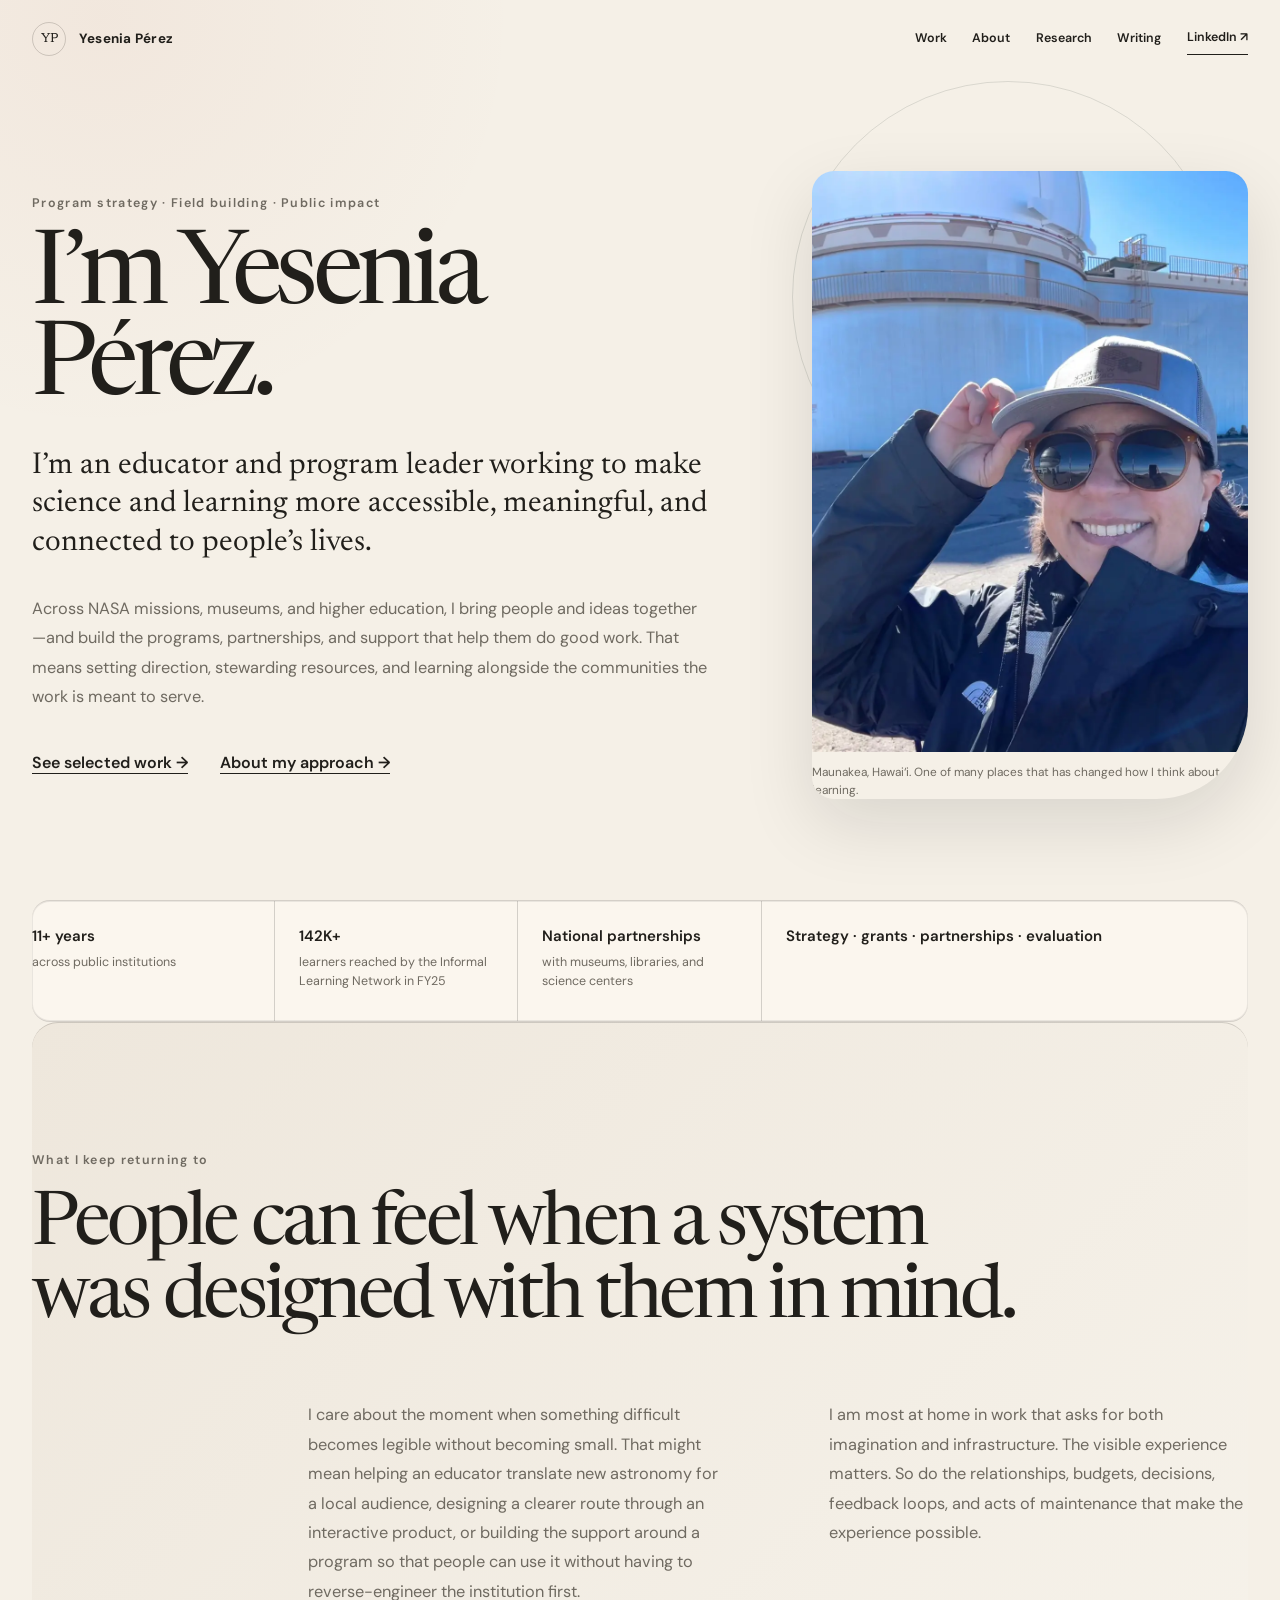
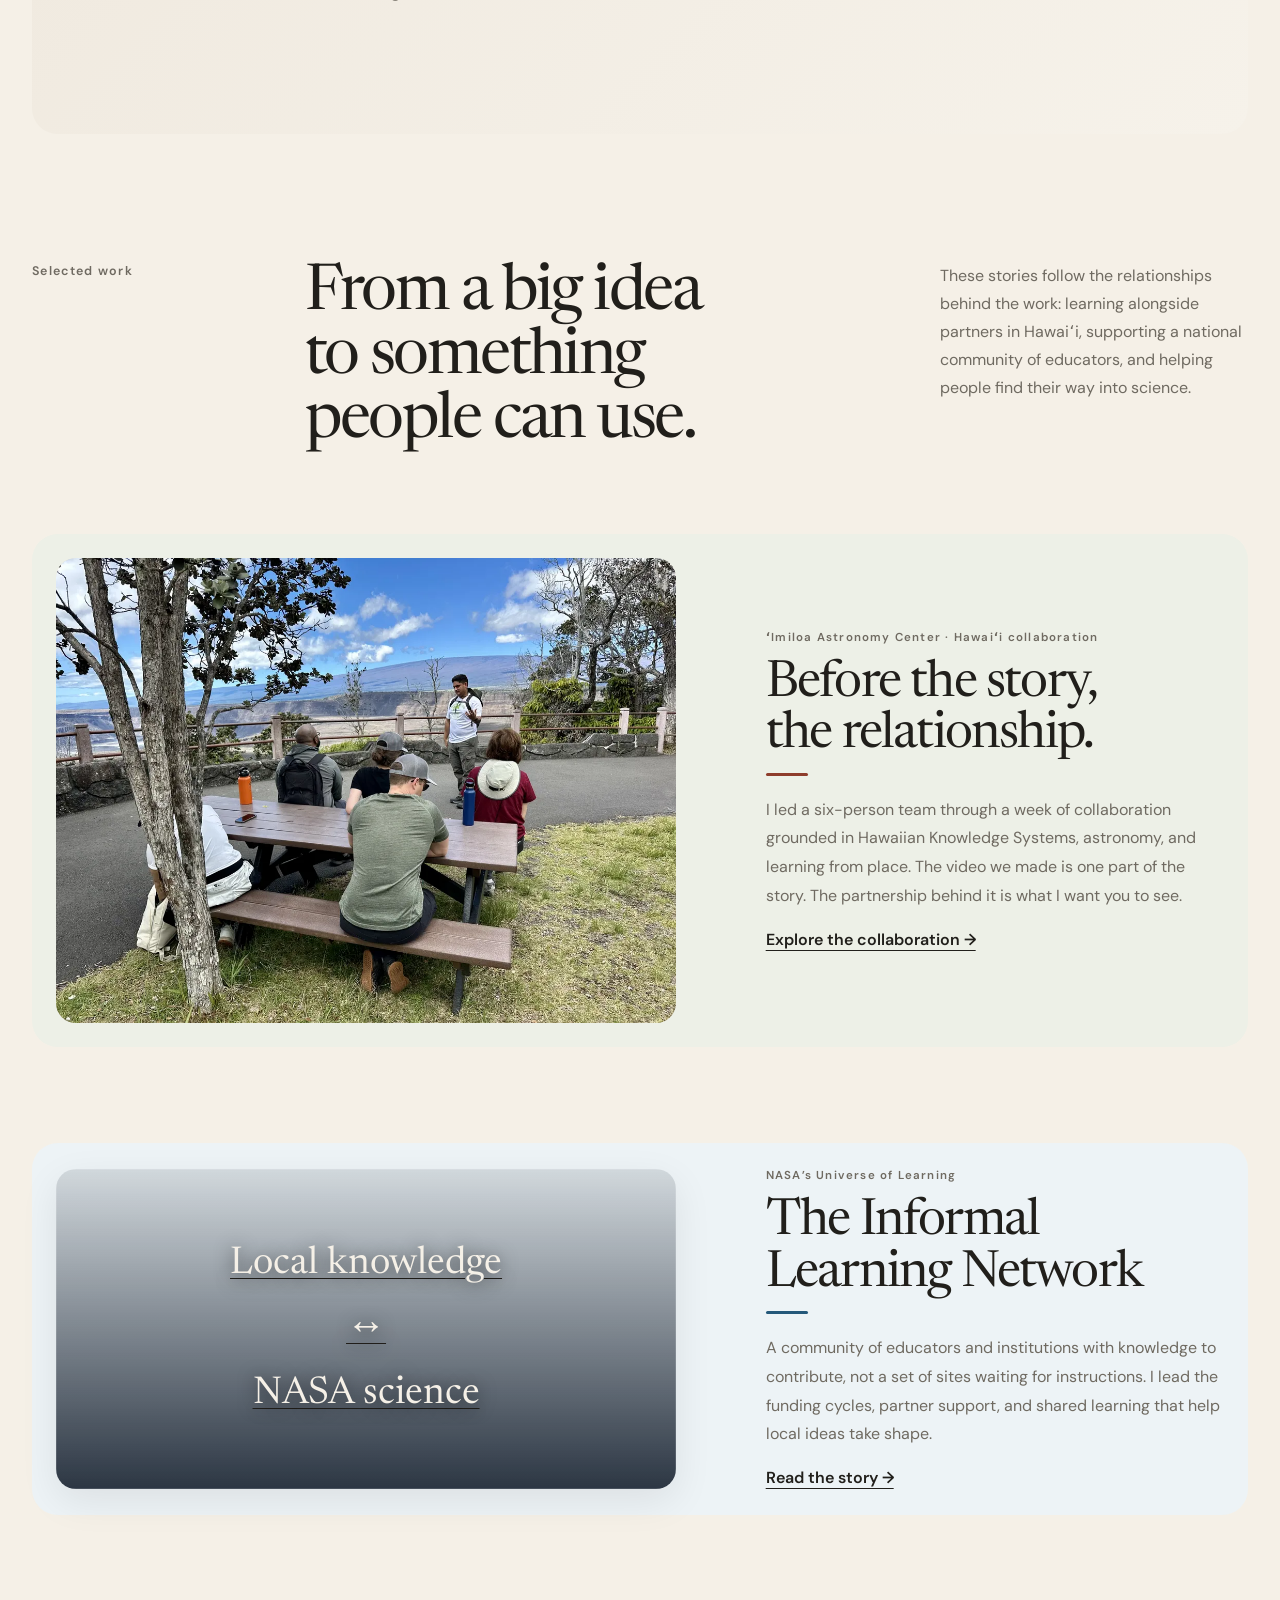
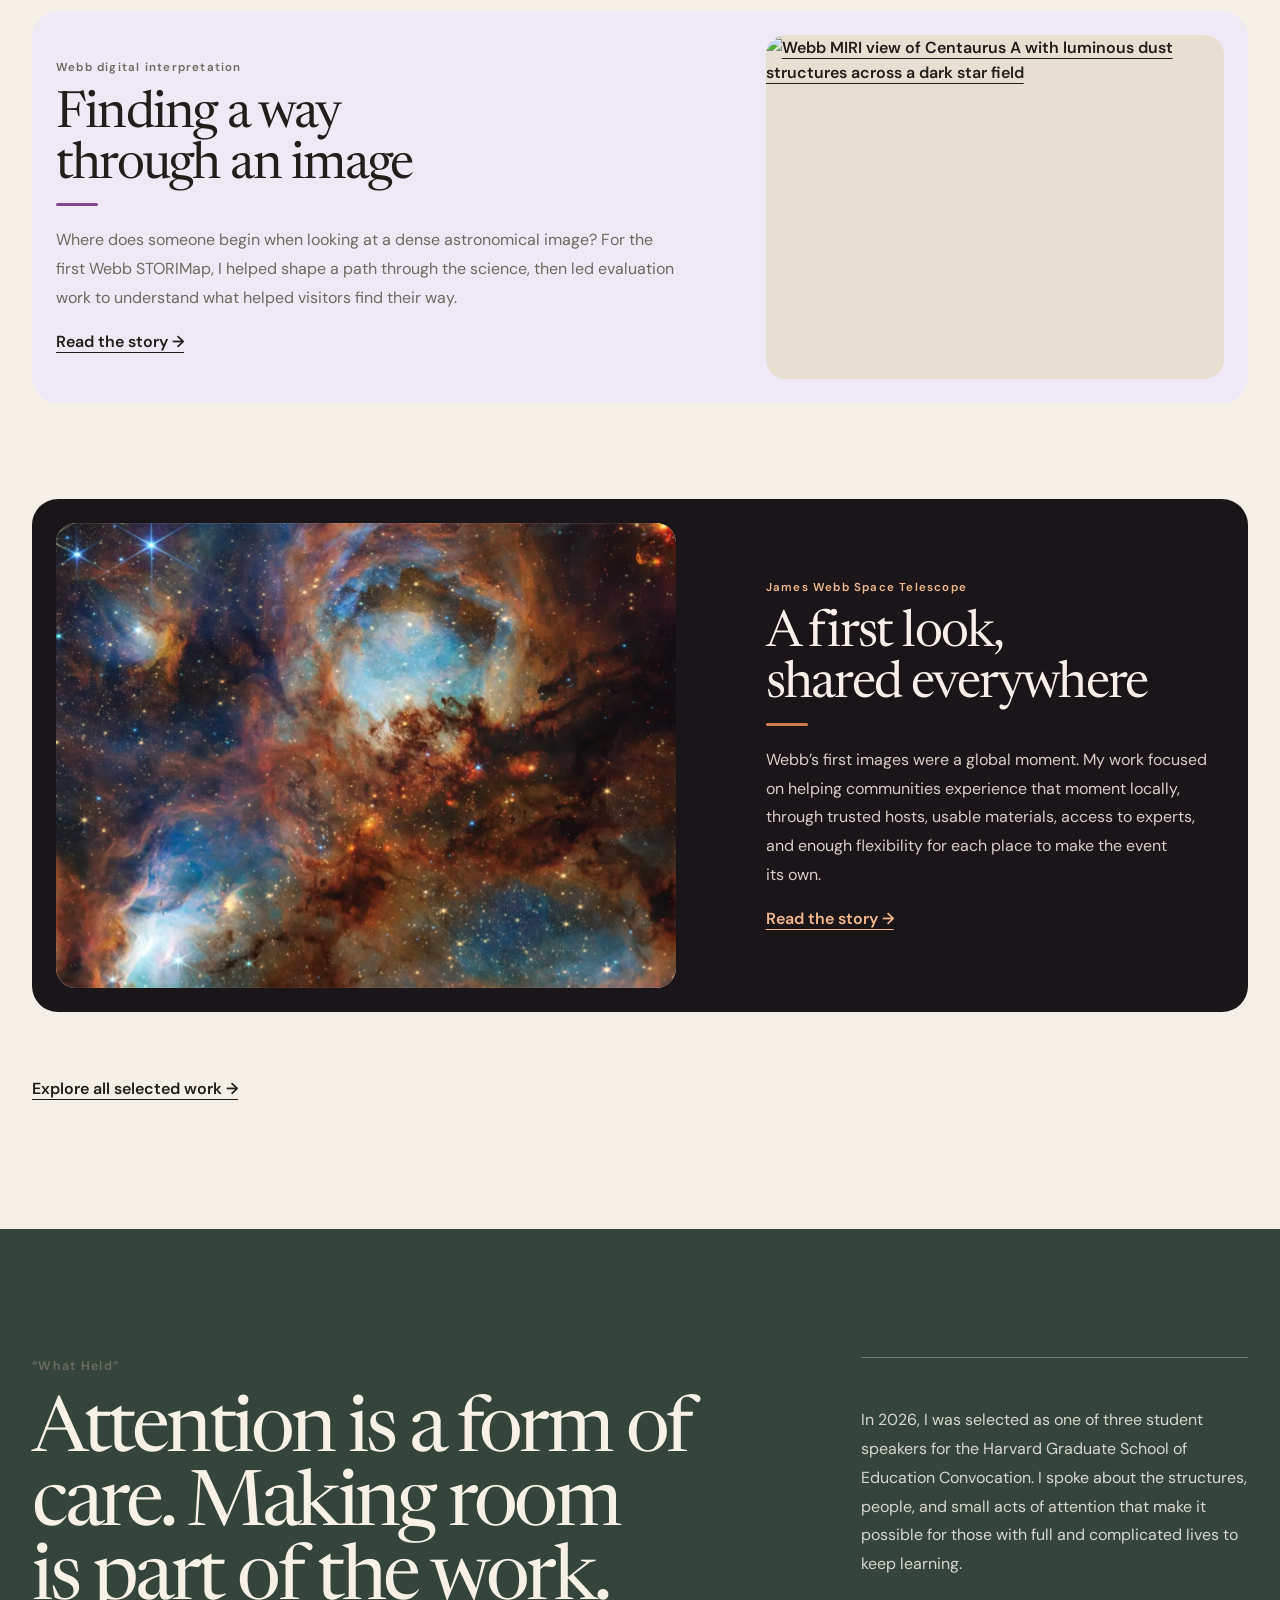
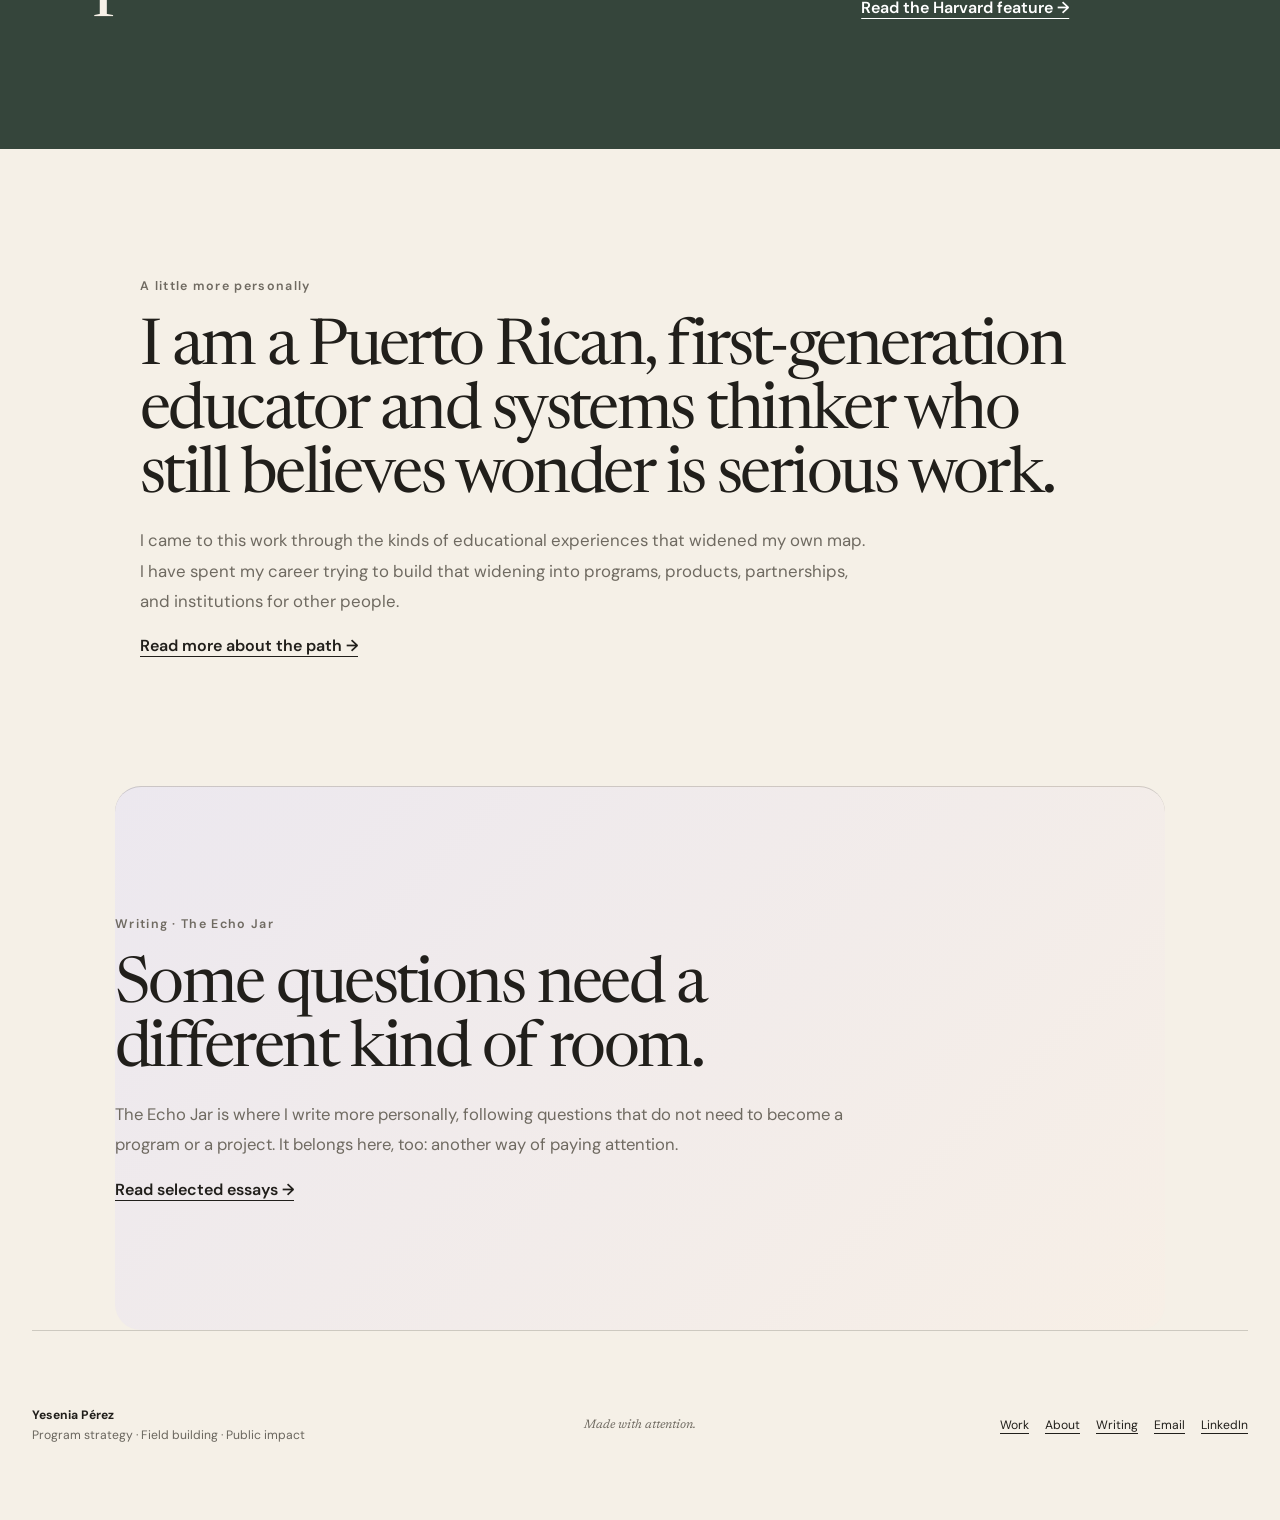
==== index.html @ 5a786170 "Align homepage project imagery with visual story system" ====
<!doctype html>
<html lang="en">
<head>
  <meta charset="utf-8">
  <meta name="viewport" content="width=device-width, initial-scale=1">
  <meta name="description" content="Yesenia Pérez is an educator, program leader, and writer connecting science, learning, and public life through programs and partnerships.">
  <meta name="theme-color" content="#f5f0e7">
  <title>Yesenia Pérez — Program strategy, field building, and public impact</title>
  <link rel="preconnect" href="https://fonts.googleapis.com">
  <link rel="preconnect" href="https://fonts.gstatic.com" crossorigin>
  <link href="https://fonts.googleapis.com/css2?family=DM+Sans:wght@400;500;600&family=Newsreader:opsz,wght@6..72,400;6..72,500&display=swap" rel="stylesheet">
  <link rel="stylesheet" href="assets/css/site.css">
  <link rel="stylesheet" href="assets/css/quiet.css">
  <link rel="stylesheet" href="assets/css/partnerships.css">
  <script src="assets/js/site.js" defer></script>
</head>
<body class="quiet-site">
  <a class="skip-link" href="#main">Skip to content</a>

  <header class="site-header" data-header>
    <a class="wordmark" href="index.html" aria-label="Yesenia Pérez, home">
      <span>YP</span><strong>Yesenia Pérez</strong>
    </a>
    <button class="menu-button" type="button" aria-expanded="false" aria-controls="site-nav">Menu</button>
    <nav id="site-nav" class="site-nav" aria-label="Primary navigation">
      <a href="work.html">Work</a>
      <a href="about.html">About</a>
      <a href="research.html">Research</a>
      <a href="writing.html">Writing</a>
      <a class="nav-cta" href="https://www.linkedin.com/in/yesenia-p%C3%A9rez-fina-xyz1031/">LinkedIn ↗</a>
    </nav>
  </header>

  <main id="main">
    <section class="quiet-hero section-shell">
      <div class="quiet-hero-copy reveal">
        <p class="quiet-kicker">Program strategy · Field building · Public impact</p>
        <h1>I’m Yesenia Pérez.</h1>
        <p class="quiet-intro">I’m an educator and program leader working to make science and learning more accessible, meaningful, and connected to people’s lives.</p>
        <p class="quiet-body">Across NASA missions, museums, and higher education, I bring people and ideas together—and build the programs, partnerships, and support that help them do good work. That means setting direction, stewarding resources, and learning alongside the communities the work is meant to serve.</p>
        <div class="quiet-links">
          <a href="work.html">See selected work →</a>
          <a href="about.html">About my approach →</a>
        </div>
      </div>

      <figure class="quiet-portrait reveal reveal-delay">
        <img src="assets/images/yesenia-maunakea.webp" alt="Yesenia Pérez smiling in front of an observatory on Maunakea" width="960" height="1280">
        <figcaption>Maunakea, Hawai‘i. One of many places that has changed how I think about learning.</figcaption>
      </figure>
    </section>

    <section class="quiet-proof section-shell reveal" aria-label="Selected career evidence">
      <span><strong>11+ years</strong> across public institutions</span>
      <span><strong>142K+</strong> learners reached by the Informal Learning Network in FY25</span>
      <span><strong>National partnerships</strong> with museums, libraries, and science centers</span>
      <span><strong>Strategy · grants · partnerships · evaluation</strong></span>
    </section>

    <section class="quiet-note section-shell section-pad reveal">
      <p class="quiet-kicker">What I keep returning to</p>
      <blockquote>People can feel when a system was designed with them in mind.</blockquote>
      <div class="quiet-columns">
        <p>I care about the moment when something difficult becomes legible without becoming small. That might mean helping an educator translate new astronomy for a local audience, designing a clearer route through an interactive product, or building the support around a program so that people can use it without having to reverse-engineer the institution first.</p>
        <p>I am most at home in work that asks for both imagination and infrastructure. The visible experience matters. So do the relationships, budgets, decisions, feedback loops, and acts of maintenance that make the experience possible.</p>
      </div>
    </section>

    <section class="quiet-selected section-shell section-pad">
      <header class="quiet-section-heading reveal">
        <p class="quiet-kicker">Selected work</p>
        <h2>From a big idea to something people can use.</h2>
        <p>These stories follow the relationships behind the work: learning alongside partners in Hawaiʻi, supporting a national community of educators, and helping people find their way into science.</p>
      </header>

      <div class="quiet-feature-list">
        <article class="quiet-feature reveal">
          <a class="quiet-feature-image" href="case-study-hawaii.html">
            <img src="assets/images/hawaii-conversation.webp" alt="The visiting team listening and learning together in Hawaiʻi" width="1200" height="900" loading="lazy">
          </a>
          <div>
            <p class="quiet-meta">ʻImiloa Astronomy Center · Hawaiʻi collaboration</p>
            <h3>Before the story, the relationship.</h3>
            <p>I led a six-person team through a week of collaboration grounded in Hawaiian Knowledge Systems, astronomy, and learning from place. The video we made is one part of the story. The partnership behind it is what I want you to see.</p>
            <a href="case-study-hawaii.html">Explore the collaboration →</a>
          </div>
        </article>

        <article class="quiet-feature reveal">
          <a href="case-study-iln.html" aria-label="Explore the Informal Learning Network">
            <div class="partnership-thumb" aria-hidden="true"><span>Local knowledge</span><span class="exchange-symbol">↔</span><span>NASA science</span></div>
          </a>
          <div>
            <p class="quiet-meta">NASA’s Universe of Learning</p>
            <h3>The Informal Learning Network</h3>
            <p>A community of educators and institutions with knowledge to contribute, not a set of sites waiting for instructions. I lead the funding cycles, partner support, and shared learning that help local ideas take shape.</p>
            <a href="case-study-iln.html">Read the story →</a>
          </div>
        </article>

        <article class="quiet-feature quiet-feature-reverse reveal">
          <a class="quiet-feature-image" href="case-study-storimap.html">
            <img src="https://cdn.esawebb.org/archives/images/wallpaper_fhd/weic2615a.jpg" alt="Webb MIRI view of Centaurus A with luminous dust structures across a dark star field" width="1920" height="1080" loading="lazy">
          </a>
          <div>
            <p class="quiet-meta">Webb digital interpretation</p>
            <h3>Finding a way through an image</h3>
            <p>Where does someone begin when looking at a dense astronomical image? For the first Webb STORIMap, I helped shape a path through the science, then led evaluation work to understand what helped visitors find their way.</p>
            <a href="case-study-storimap.html">Read the story →</a>
          </div>
        </article>

        <article class="quiet-feature reveal">
          <a class="quiet-feature-image" href="case-study-webb-community-events.html">
            <img src="assets/images/webb-cats-paw-2025.webp" alt="Webb view of the Cat’s Paw Nebula" width="1400" height="1400" loading="lazy">
          </a>
          <div>
            <p class="quiet-meta">James Webb Space Telescope</p>
            <h3>A first look, shared everywhere</h3>
            <p>Webb’s first images were a global moment. My work focused on helping communities experience that moment locally, through trusted hosts, usable materials, access to experts, and enough flexibility for each place to make the event its own.</p>
            <a href="case-study-webb-community-events.html">Read the story →</a>
          </div>
        </article>
      </div>

      <a class="quiet-all-work" href="work.html">Explore all selected work →</a>
    </section>

    <section class="quiet-voice">
      <div class="section-shell quiet-voice-grid">
        <div class="reveal">
          <p class="quiet-kicker">“What Held”</p>
          <blockquote>Attention is a form of care. Making room is part of the work.</blockquote>
        </div>
        <div class="reveal reveal-delay">
          <p>In 2026, I was selected as one of three student speakers for the Harvard Graduate School of Education Convocation. I spoke about the structures, people, and small acts of attention that make it possible for those with full and complicated lives to keep learning.</p>
          <a href="https://www.gse.harvard.edu/ideas/news/26/05/hgse-sets-stage-graduation-convocation">Read the Harvard feature →</a>
        </div>
      </div>
    </section>

    <section class="quiet-closing section-shell section-pad reveal">
      <p class="quiet-kicker">A little more personally</p>
      <h2>I am a Puerto Rican, first-generation educator and systems thinker who still believes wonder is serious work.</h2>
      <p>I came to this work through the kinds of educational experiences that widened my own map. I have spent my career trying to build that widening into programs, products, partnerships, and institutions for other people.</p>
      <a href="about.html">Read more about the path →</a>
    </section>

    <section class="quiet-now section-shell section-pad reveal">
      <p class="quiet-kicker">Writing · The Echo Jar</p>
      <h2>Some questions need a different kind of room.</h2>
      <p>The Echo Jar is where I write more personally, following questions that do not need to become a program or a project. It belongs here, too: another way of paying attention.</p>
      <a href="writing.html">Read selected essays →</a>
    </section>
  </main>

  <footer class="site-footer section-shell">
    <div><strong>Yesenia Pérez</strong><span>Program strategy · Field building · Public impact</span></div>
    <p>Made with attention.</p>
    <div class="footer-links">
      <a href="work.html">Work</a>
      <a href="about.html">About</a>
      <a href="writing.html">Writing</a>
      <a href="mailto:yperez@gse.harvard.edu">Email</a>
      <a href="https://www.linkedin.com/in/yesenia-p%C3%A9rez-fina-xyz1031/">LinkedIn</a>
    </div>
  </footer>
</body>
</html>
---- assets/css/site.css ----
:root{--ink:#171713;--paper:#f3ecdf;--bone:#fffaf1;--orange:#f05a28;--violet:#51458e;--moss:#53634e;--forest:#18231d;--blue:#8da6b5;--brass:#b88a45;--line:rgba(23,23,19,.18);--serif:"Newsreader",Georgia,serif;--sans:"DM Sans",system-ui,sans-serif;--mono:"DM Mono",monospace;--shell:min(1240px,calc(100vw - 64px));--ease:cubic-bezier(.2,.75,.2,1)}
*{box-sizing:border-box}html{scroll-behavior:smooth}body{margin:0;background:var(--paper);color:var(--ink);font-family:var(--sans);font-size:16px;line-height:1.6}img{display:block;width:100%;height:auto}a{color:inherit}.skip-link{position:fixed;left:1rem;top:-5rem;z-index:100;background:var(--bone);padding:.7rem 1rem}.skip-link:focus{top:1rem}.section-shell{width:var(--shell);margin-inline:auto}.section-pad{padding-block:clamp(6rem,10vw,10rem)}
.site-header{position:fixed;inset:0 0 auto;z-index:50;height:78px;display:flex;align-items:center;justify-content:space-between;padding-inline:max(32px,calc((100vw - 1240px)/2));border-bottom:1px solid transparent;transition:background .3s,border-color .3s,color .3s}.site-header.is-scrolled{background:rgba(243,236,223,.94);border-color:var(--line);backdrop-filter:blur(18px)}.wordmark{display:flex;align-items:center;gap:.8rem;text-decoration:none}.wordmark span{display:grid;place-items:center;width:34px;height:34px;border:1px solid currentColor;border-radius:50%;font-family:var(--serif);font-size:.82rem}.wordmark strong{font-size:.78rem;text-transform:uppercase;letter-spacing:.12em}.site-nav{display:flex;align-items:center;gap:2rem}.site-nav a{text-decoration:none;font-size:.78rem;font-weight:600}.site-nav a:not(.nav-cta):hover{text-decoration:underline;text-underline-offset:5px}.nav-cta{padding:.65rem 1rem;border:1px solid currentColor}.menu-button{display:none;background:none;border:0;font:600 .75rem var(--sans);color:inherit}.dark-header{color:var(--bone)}.dark-header.is-scrolled{color:var(--ink)}
.eyebrow{margin:0 0 1.4rem;font:500 .68rem/1.4 var(--mono);text-transform:uppercase;letter-spacing:.13em}.eyebrow.light{color:#d8cbb8}.signal-dot{display:inline-block;width:8px;height:8px;margin-right:.55rem;border-radius:50%;background:var(--orange);box-shadow:0 0 0 5px rgba(240,90,40,.14)}.hero{min-height:100svh;padding-top:130px;padding-bottom:60px;display:grid;grid-template-columns:1.15fr .85fr;gap:clamp(3rem,7vw,8rem);align-items:center;position:relative}.hero-copy h1{max-width:800px;margin:0;font:400 clamp(5rem,9vw,9.5rem)/.76 var(--serif);letter-spacing:-.065em}.hero-copy h1 em{color:var(--orange);font-style:italic}.hero-role{max-width:610px;margin:2.3rem 0 0;font:400 clamp(1.35rem,2vw,2rem)/1.35 var(--serif)}.button-row{display:flex;align-items:center;gap:2rem;margin-top:2.5rem}.button{display:inline-flex;align-items:center;justify-content:center;gap:1rem;padding:1rem 1.2rem;text-decoration:none;font-size:.75rem;font-weight:600;text-transform:uppercase;letter-spacing:.07em}.button-primary{background:var(--ink);color:var(--bone)}.button-primary:hover{background:var(--orange)}.text-link{font-weight:600;text-underline-offset:5px}.hero-visual{position:relative;margin:0;padding:0 0 2.5rem 2.5rem}.image-frame{overflow:hidden}.hero-image{height:min(68vh,760px);border-radius:50% 50% 6px 6px}.hero-image img{height:100%;object-fit:cover;object-position:52% 36%}.hero-visual figcaption{position:absolute;left:0;bottom:0;width:245px;padding:1.1rem;background:var(--violet);color:white}.hero-visual figcaption span,.hero-visual figcaption small{display:block;font:400 .62rem/1.5 var(--mono);text-transform:uppercase;letter-spacing:.08em;opacity:.76}.hero-visual figcaption strong{display:block;margin:.4rem 0;font-family:var(--serif);font-size:1.3rem;font-weight:400}.orbit-mark{position:absolute;right:-24px;top:16%;width:90px;height:90px;border:1px solid var(--orange);border-radius:50%}.orbit-mark::before,.orbit-mark::after{content:"";position:absolute;inset:11px;border:1px solid var(--orange);border-radius:50%}.orbit-mark::after{inset:27px;background:var(--orange)}.side-note{position:absolute;right:-3.5rem;bottom:8rem;transform:rotate(90deg);font:400 .6rem var(--mono);text-transform:uppercase;letter-spacing:.12em}.home-pullquote{padding-block:clamp(7rem,11vw,11rem);background:var(--violet);color:var(--bone)}.home-pullquote>div{display:grid;grid-template-columns:.35fr 1.25fr .55fr;gap:clamp(2rem,6vw,6rem);align-items:start}.home-pullquote blockquote{margin:0;font:400 clamp(3.8rem,6.5vw,7.2rem)/.9 var(--serif);letter-spacing:-.05em}.home-pullquote blockquote em{color:#f3a988;font-style:italic}.home-pullquote>div>p:last-child{margin:0;padding-top:1rem;border-top:1px solid rgba(255,255,255,.45);color:#ddd8ef}
.impact-band{display:grid;grid-template-columns:repeat(4,1fr);background:var(--ink);color:var(--bone);padding-inline:max(32px,calc((100vw - 1240px)/2))}.impact-band div{min-height:180px;padding:2.5rem 2rem;border-left:1px solid rgba(255,255,255,.16);display:flex;flex-direction:column;justify-content:center}.impact-band div:last-child{border-right:1px solid rgba(255,255,255,.16)}.impact-band strong{font:400 clamp(2.3rem,4vw,4.5rem)/1 var(--serif);color:#f3a988}.impact-band span{max-width:180px;margin-top:.75rem;font-size:.75rem;line-height:1.45;color:#d8cbb8}
.section-heading{display:grid;grid-template-columns:.55fr 1.5fr .7fr;gap:3rem;align-items:start;margin-bottom:5rem}.section-heading h2{margin:0;font:400 clamp(3rem,5vw,5.3rem)/.98 var(--serif);letter-spacing:-.04em}.section-heading>p:last-child{margin:0;border-top:1px solid var(--ink);padding-top:1rem}.feature-card{display:grid;grid-template-columns:1.25fr .75fr;background:var(--bone);border:1px solid var(--line)}.feature-image{position:relative;min-height:660px;overflow:hidden}.feature-image img{width:100%;height:100%;object-fit:cover;transition:transform .8s var(--ease)}.feature-image:hover img{transform:scale(1.025)}.image-index{position:absolute;top:1.5rem;left:1.5rem;background:var(--paper);padding:.5rem .7rem;font:500 .62rem var(--mono);text-transform:uppercase;letter-spacing:.1em}.feature-copy{padding:clamp(2rem,5vw,5.5rem);display:flex;flex-direction:column;justify-content:center}.case-meta{font:500 .64rem var(--mono);text-transform:uppercase;letter-spacing:.09em;color:var(--moss)}.feature-copy h3,.project-card h3{font:400 clamp(2.4rem,4vw,4.7rem)/.95 var(--serif);letter-spacing:-.035em;margin:1rem 0}.feature-lede{font-size:1.08rem;line-height:1.7}.tag-list{display:flex;flex-wrap:wrap;gap:.5rem;padding:0;margin:1.5rem 0 3rem;list-style:none}.tag-list li{border:1px solid var(--line);border-radius:999px;padding:.45rem .65rem;font-size:.67rem}.arrow-link{display:flex;justify-content:space-between;align-items:center;padding:1rem 0;border-top:1px solid var(--ink);text-decoration:none;font-weight:600}.arrow-link b{font-size:1.4rem;font-weight:400;transition:transform .2s}.arrow-link:hover b{transform:translate(4px,-4px)}.project-grid{display:grid;grid-template-columns:1fr 1fr;gap:2rem;margin-top:2rem}.project-card{display:grid;grid-template-columns:.9fr 1.1fr;min-height:420px;background:var(--bone);border:1px solid var(--line)}.project-image{overflow:hidden}.project-image img{height:100%;object-fit:cover}.project-card>div:last-child{padding:2rem;display:flex;flex-direction:column;justify-content:center}.project-card h3{font-size:2.2rem}.project-card p{font-size:.87rem}.project-status{margin-top:auto;padding-top:1rem;border-top:1px solid var(--line);font:500 .6rem var(--mono);text-transform:uppercase;letter-spacing:.09em;color:var(--moss)}
.approach{background:var(--forest);color:var(--bone)}.approach-grid{display:grid;grid-template-columns:.8fr 1.2fr;gap:clamp(4rem,10vw,10rem)}.approach-intro{position:sticky;top:130px;height:max-content}.approach-intro h2{font:400 clamp(3rem,5vw,5.4rem)/.95 var(--serif);letter-spacing:-.04em;margin:0}.approach-intro>p:last-child{max-width:480px;color:#cbbfad}.principles{list-style:none;margin:0;padding:0}.principles li{display:grid;grid-template-columns:60px 1fr;gap:1.5rem;padding:2rem 0;border-top:1px solid rgba(255,255,255,.2)}.principles li>span{font:400 .65rem var(--mono);color:#f3a988}.principles h3{margin:0;font:400 2.3rem var(--serif)}.principles p{margin:.5rem 0 0;color:#cbbfad}.voice{display:grid;grid-template-columns:.8fr 1.2fr;gap:clamp(4rem,9vw,10rem);align-items:center}.voice-photo{position:relative}.voice-photo img{aspect-ratio:4/4.6;object-fit:cover}.voice-photo span{position:absolute;right:-3rem;bottom:6rem;transform:rotate(90deg);font:500 .58rem var(--mono);text-transform:uppercase;letter-spacing:.1em}.voice-copy blockquote{margin:0;font:400 clamp(3rem,5.3vw,5.8rem)/.98 var(--serif);letter-spacing:-.035em}.voice-copy>p:not(.eyebrow){max-width:650px;margin:2rem 0}.about-strip{border-top:1px solid var(--line);background:#e6d8c4}.about-grid{display:grid;grid-template-columns:.45fr 1.15fr .65fr;gap:4rem}.about-grid h2{margin:0;font:400 clamp(2.7rem,4.5vw,5rem)/1 var(--serif);letter-spacing:-.035em}.about-copy p:first-child{margin-top:0}.site-footer{min-height:230px;display:grid;grid-template-columns:1fr 1fr 1fr;align-items:center;border-top:1px solid var(--line);font-size:.76rem}.site-footer>div:first-child{display:flex;flex-direction:column}.site-footer span{color:#6a665e}.site-footer>p{text-align:center;font-family:var(--serif);font-style:italic}.footer-links{display:flex;gap:1rem;justify-content:flex-end}.footer-links a{text-underline-offset:4px}
/* Case study */
.case-hero{height:100svh;position:relative;display:flex;align-items:flex-end;color:var(--bone);overflow:hidden}.case-hero-image,.case-hero-shade{position:absolute;inset:0}.case-hero-image img{height:100%;object-fit:cover;object-position:center 47%}.case-hero-shade{background:linear-gradient(90deg,rgba(10,17,13,.82),rgba(10,17,13,.18) 72%),linear-gradient(0deg,rgba(10,17,13,.66),transparent 65%)}.case-hero-copy{position:relative;padding-bottom:10vh}.case-hero-copy h1{max-width:960px;margin:0;font:400 clamp(4.3rem,8.4vw,9rem)/.86 var(--serif);letter-spacing:-.055em}.case-hero-copy>p:last-child{max-width:660px;margin:2rem 0 0;font-size:1.16rem}.case-scroll{position:absolute;right:4rem;bottom:3rem;font:500 .62rem var(--mono);text-transform:uppercase;letter-spacing:.1em}.case-scroll span{margin-left:1rem}.case-facts{background:var(--orange);color:var(--ink)}.facts-grid{display:grid;grid-template-columns:repeat(4,1fr)}.facts-grid div{padding:2rem;border-left:1px solid rgba(23,23,19,.25)}.facts-grid div:last-child{border-right:1px solid rgba(23,23,19,.25)}.facts-grid span,.facts-grid strong{display:block}.facts-grid span{font:500 .6rem var(--mono);text-transform:uppercase;letter-spacing:.1em}.facts-grid strong{margin-top:.6rem;font:400 1.45rem var(--serif)}.case-section{display:grid;grid-template-columns:.42fr 1.3fr;gap:clamp(3rem,8vw,8rem);padding-block:clamp(7rem,12vw,12rem)}.case-label{display:flex;gap:1rem;align-items:flex-start;font:500 .64rem var(--mono);text-transform:uppercase;letter-spacing:.1em}.case-label span{display:grid;place-items:center;width:32px;height:32px;border:1px solid var(--ink);border-radius:50%}.case-label p{margin:.45rem 0}.case-narrative{max-width:860px}.case-narrative h2{margin:0;font:400 clamp(3.4rem,6vw,6.4rem)/.94 var(--serif);letter-spacing:-.045em}.case-narrative>p{max-width:720px}.large-copy{font:400 clamp(1.5rem,2.3vw,2.3rem)/1.35 var(--serif)}.system-map-section{padding-block:8rem;background:var(--forest);color:var(--bone)}.map-heading{display:grid;grid-template-columns:.6fr 1.4fr;margin-bottom:6rem}.map-heading h2{margin:0;font:400 clamp(3rem,5vw,5.4rem)/.95 var(--serif)}.system-map{display:flex;align-items:center}.map-node{width:21%;min-height:230px;padding:1.4rem;border:1px solid rgba(255,255,255,.25);display:flex;flex-direction:column}.map-node.active{background:var(--orange);color:var(--ink);border-color:var(--orange)}.map-node span{font:.65rem var(--mono)}.map-node strong{margin-top:auto;font:400 1.45rem/1.05 var(--serif)}.map-node small{margin-top:.8rem;font:.55rem/1.5 var(--mono);text-transform:uppercase;letter-spacing:.06em}.map-route{flex:1;height:1px;background:rgba(255,255,255,.4);position:relative}.map-route::after{content:"";position:absolute;right:0;top:-3px;border-left:6px solid rgba(255,255,255,.5);border-top:3px solid transparent;border-bottom:3px solid transparent}.contribution-grid{display:grid;grid-template-columns:1fr 1fr;margin-top:4rem;border-top:1px solid var(--ink);border-left:1px solid var(--ink)}.contribution-grid article{padding:2rem;border-right:1px solid var(--ink);border-bottom:1px solid var(--ink)}.contribution-grid span{font:.62rem var(--mono);color:var(--orange)}.contribution-grid h3{font:400 2rem var(--serif);margin:.8rem 0}.contribution-grid p{font-size:.87rem}.field-note-section{display:grid;grid-template-columns:1fr 1fr;align-items:stretch;background:#d8c4a6}.field-note-image{max-height:820px;overflow:hidden}.field-note-image img{height:100%;object-fit:cover;object-position:center}.field-note-copy{padding:clamp(3rem,8vw,9rem);display:flex;flex-direction:column;justify-content:center}.field-note-copy blockquote{font:400 clamp(3rem,5vw,5.4rem)/.98 var(--serif);letter-spacing:-.04em;margin:0}.outcome-list{margin-top:4rem;border-top:1px solid var(--ink)}.outcome-list>div{display:grid;grid-template-columns:.7fr 1.3fr;gap:2rem;padding:1.7rem 0;border-bottom:1px solid var(--ink)}.outcome-list strong{font:400 1.8rem var(--serif)}.outcome-list p{margin:0}.case-impact{padding-block:9rem;background:var(--violet);color:var(--bone)}.impact-layout{display:grid;grid-template-columns:1fr .65fr;gap:7rem;align-items:end}.impact-layout h2{margin:0;font:400 clamp(5rem,10vw,10rem)/.78 var(--serif);letter-spacing:-.06em}.impact-layout>p{font:400 1.4rem/1.5 var(--serif);border-top:1px solid rgba(255,255,255,.5);padding-top:1.5rem}.case-reflection{max-width:950px;text-align:center}.case-reflection blockquote{margin:0;font:400 clamp(3.4rem,6vw,6.2rem)/.95 var(--serif);letter-spacing:-.045em}.case-reflection>p:not(.eyebrow){max-width:700px;margin:2rem auto}.case-reflection .button{margin-top:1rem}
.reveal{opacity:0;transform:translateY(24px);transition:opacity .8s var(--ease),transform .8s var(--ease)}.reveal-delay{transition-delay:.12s}.reveal.is-visible{opacity:1;transform:none}
@media(max-width:900px){:root{--shell:min(100% - 36px,1240px)}.site-header{height:64px;padding-inline:18px}.menu-button{display:block}.site-nav{display:none;position:absolute;top:64px;left:0;right:0;padding:1.5rem;background:var(--paper);color:var(--ink);border-bottom:1px solid var(--line);flex-direction:column;align-items:stretch}.site-nav.is-open{display:flex}.hero{grid-template-columns:1fr;padding-top:110px}.hero-copy h1{font-size:clamp(5rem,20vw,8rem)}.hero-visual{margin-left:10vw}.hero-image{height:70svh}.side-note,.orbit-mark{display:none}.home-pullquote>div{grid-template-columns:1fr}.home-pullquote blockquote{max-width:900px}.home-pullquote>div>p:last-child{max-width:620px}.impact-band{grid-template-columns:1fr 1fr;padding-inline:18px}.section-heading,.about-grid{grid-template-columns:1fr;gap:2rem}.feature-card,.project-card,.voice,.approach-grid,.field-note-section{grid-template-columns:1fr}.feature-image{min-height:55svh}.project-grid{grid-template-columns:1fr}.approach-intro{position:static}.voice-photo{max-width:72vw}.site-footer{grid-template-columns:1fr;gap:1rem;padding-block:3rem}.site-footer>p{text-align:left}.footer-links{justify-content:flex-start}.facts-grid{grid-template-columns:1fr 1fr}.case-section{grid-template-columns:1fr;gap:2rem}.case-hero-copy h1{font-size:clamp(4rem,14vw,7rem)}.case-scroll{display:none}.map-heading{grid-template-columns:1fr}.system-map{display:grid;grid-template-columns:1fr}.map-node{width:100%;min-height:160px}.map-route{height:50px;width:1px;margin-left:50%;background:rgba(255,255,255,.4)}.map-route::after{bottom:0;top:auto;right:-3px;border-left:3px solid transparent;border-right:3px solid transparent;border-top:6px solid rgba(255,255,255,.5)}.impact-layout{grid-template-columns:1fr;gap:4rem}.impact-layout h2{font-size:clamp(4.5rem,18vw,8rem)}}
@media(max-width:560px){.hero-visual{margin-left:0;padding-left:1.5rem}.hero-image{height:58svh}.button-row{align-items:flex-start;flex-direction:column}.impact-band{grid-template-columns:1fr}.impact-band div{min-height:130px;border-right:1px solid rgba(255,255,255,.16);border-bottom:1px solid rgba(255,255,255,.16)}.feature-card{grid-template-columns:1fr}.feature-copy{padding:2rem}.project-card{grid-template-columns:1fr}.project-image{height:350px}.about-grid{gap:1.5rem}.facts-grid{grid-template-columns:1fr}.contribution-grid{grid-template-columns:1fr}.outcome-list>div{grid-template-columns:1fr;gap:.5rem}.field-note-image{height:70svh}.case-hero-image img{object-position:63% center}.voice-photo{max-width:none}}
@media(prefers-reduced-motion:reduce){html{scroll-behavior:auto}.reveal{opacity:1;transform:none;transition:none}.feature-image img{transition:none}}

/* 2026 experience and evidence layer */
.experience{border-top:1px solid var(--line)}
.experience-heading{display:grid;grid-template-columns:.45fr 1.2fr .65fr;gap:3rem;margin-bottom:6rem}
.experience-heading h2{margin:0;font:400 clamp(3.2rem,5.5vw,5.8rem)/.95 var(--serif);letter-spacing:-.045em}
.experience-heading>p:last-child{margin:0;border-top:1px solid var(--ink);padding-top:1rem}
.experience-current{display:grid;grid-template-columns:.7fr 1.3fr;border-top:1px solid var(--ink);border-bottom:1px solid var(--ink)}
.experience-role{padding:3rem 4rem 3rem 0;border-right:1px solid var(--ink)}
.experience-role h3{margin:1rem 0;font:400 clamp(2.8rem,4vw,4.8rem)/.95 var(--serif)}
.role-thesis{font:400 1.25rem/1.5 var(--serif)}
.experience-scope article{display:grid;grid-template-columns:52px 1fr;gap:1.5rem;padding:2rem;border-bottom:1px solid var(--ink)}
.experience-scope article:last-child{border-bottom:0}
.experience-scope span{font:.62rem var(--mono);color:var(--orange)}
.experience-scope h4{margin:0;font:400 1.85rem var(--serif)}
.experience-scope p{margin:.5rem 0 0;font-size:.88rem}
.trajectory{display:grid;grid-template-columns:repeat(4,1fr);margin-top:4rem;border-top:1px solid var(--line);border-left:1px solid var(--line)}
.trajectory>div{min-height:210px;padding:1.5rem;border-right:1px solid var(--line);border-bottom:1px solid var(--line);display:flex;flex-direction:column}
.trajectory time{font:.62rem var(--mono);color:var(--orange)}
.trajectory strong{margin-top:auto;font:400 1.35rem/1.1 var(--serif)}
.trajectory span{margin-top:.75rem;font-size:.72rem;line-height:1.45;color:#625f57}
.recognition{display:flex;flex-wrap:wrap;align-items:center;gap:1rem 2rem;margin-top:2rem;padding:1.4rem 0;border-block:1px solid var(--line)}
.recognition p{margin:0 auto 0 0;font:500 .62rem var(--mono);text-transform:uppercase;letter-spacing:.1em}
.recognition span{font-size:.72rem}
.evidence-section{padding-block:9rem;background:#24352a;color:var(--bone)}
.evidence-grid{display:grid;grid-template-columns:.8fr 1.2fr;gap:clamp(4rem,9vw,9rem)}
.evidence-grid header h2{margin:0;font:400 clamp(3.4rem,5.4vw,5.8rem)/.95 var(--serif);letter-spacing:-.045em}
.evidence-grid header>p:last-child{max-width:520px;color:#cbbfad}
.evidence-metrics{display:grid;grid-template-columns:1fr 1fr;border-top:1px solid rgba(255,255,255,.28);border-left:1px solid rgba(255,255,255,.28)}
.evidence-metrics article{min-height:240px;padding:2rem;border-right:1px solid rgba(255,255,255,.28);border-bottom:1px solid rgba(255,255,255,.28);display:flex;flex-direction:column}
.evidence-metrics strong{font:400 clamp(3.2rem,5vw,5.4rem)/1 var(--serif);color:#f3a988}
.evidence-metrics p{margin-top:auto;font-size:.8rem;color:#d8cbb8}
@media(max-width:900px){.experience-heading,.experience-current,.evidence-grid{grid-template-columns:1fr}.experience-role{padding:2rem 0;border-right:0;border-bottom:1px solid var(--ink)}.trajectory{grid-template-columns:1fr 1fr}.recognition{align-items:flex-start;flex-direction:column}.recognition p{margin-right:0}}
@media(max-width:560px){.trajectory,.evidence-metrics{grid-template-columns:1fr}.experience-scope article{grid-template-columns:38px 1fr;padding:1.5rem 0}.evidence-metrics article{min-height:190px}}

/* Webb Community Events */
.webb-hero .case-hero-image img{object-position:center}.webb-hero .case-hero-shade{background:linear-gradient(90deg,rgba(3,3,3,.88),rgba(3,3,3,.08) 75%),linear-gradient(0deg,rgba(3,3,3,.7),transparent 60%)}
.webb-facts{background:#f0a12f}.webb-system-section{padding-block:9rem;background:#080808;color:var(--bone)}
.webb-system-grid{display:grid;grid-template-columns:repeat(4,1fr);border-top:1px solid rgba(255,255,255,.25);border-left:1px solid rgba(255,255,255,.25)}
.webb-system-grid article{min-height:320px;padding:2rem;border-right:1px solid rgba(255,255,255,.25);border-bottom:1px solid rgba(255,255,255,.25);display:flex;flex-direction:column}
.webb-system-grid span{font:.62rem var(--mono);color:#f3a988}.webb-system-grid h3{margin:auto 0 .6rem;font:400 2.4rem var(--serif)}.webb-system-grid p{font-size:.82rem;color:#cbbfad}
.webb-contributions article:nth-child(2),.webb-contributions article:nth-child(3){background:rgba(240,161,47,.1)}
.attribution-note{margin-top:2rem;padding-left:1rem;border-left:3px solid var(--orange);font:.72rem/1.6 var(--mono)!important;color:#5e5a52}
.webb-image-break{min-height:80svh;position:relative;overflow:hidden;background:#080808}.webb-image-break>img{position:absolute;inset:0;width:100%;height:100%;object-fit:cover}.webb-image-break::after{content:"";position:absolute;inset:0;background:linear-gradient(90deg,transparent 40%,rgba(0,0,0,.82))}.webb-image-caption{position:absolute;right:max(5vw,calc((100vw - 1240px)/2));top:50%;z-index:2;width:min(420px,38vw);transform:translateY(-50%);color:var(--bone)}.webb-image-caption span{font:.62rem var(--mono);text-transform:uppercase;letter-spacing:.1em;color:#f3a988}.webb-image-caption p{font:400 clamp(1.8rem,3vw,3.2rem)/1.08 var(--serif)}
.webb-evidence{padding-block:9rem;background:#18130d;color:var(--bone)}.webb-evidence header{display:grid;grid-template-columns:.5fr 1.5fr;gap:3rem}.webb-evidence h2{margin:0;font:400 clamp(4rem,7vw,7.5rem)/.86 var(--serif);letter-spacing:-.05em}.webb-metrics{display:grid;grid-template-columns:repeat(4,1fr);margin-top:6rem;border-top:1px solid rgba(255,255,255,.25);border-left:1px solid rgba(255,255,255,.25)}.webb-metrics article{min-height:250px;padding:1.7rem;border-right:1px solid rgba(255,255,255,.25);border-bottom:1px solid rgba(255,255,255,.25);display:flex;flex-direction:column}.webb-metrics strong{font:400 clamp(3.3rem,5vw,5.8rem)/1 var(--serif);color:#f3a988}.webb-metrics p{margin-top:auto;font-size:.78rem;color:#d8cbb8}.evidence-source{margin:1.5rem 0 0;font:.6rem/1.6 var(--mono);color:#a9a095}.webb-impact{background:#9b3d26}.webb-impact .impact-layout{align-items:center}.webb-impact h2{font-size:clamp(3.7rem,6vw,6.7rem);line-height:.9}.case-buttons{justify-content:center}

/* About */
.about-hero{min-height:100svh;padding-top:130px;padding-bottom:70px;display:grid;grid-template-columns:1.15fr .65fr;gap:clamp(4rem,10vw,10rem);align-items:center}.about-hero-copy h1{margin:0;font:400 clamp(4rem,7.5vw,8rem)/.89 var(--serif);letter-spacing:-.055em}.about-hero-copy>p:last-child{max-width:680px;font-size:1.15rem;margin-top:2rem}.about-portrait{margin:0;position:relative}.about-portrait img{height:min(70svh,760px);object-fit:cover;border-radius:50% 50% 0 0}.about-portrait figcaption{padding:.7rem 0;border-bottom:1px solid var(--ink);font:.6rem var(--mono);text-transform:uppercase;letter-spacing:.1em}
.origin-section{padding-block:10rem;background:var(--forest);color:var(--bone)}.origin-grid{display:grid;grid-template-columns:.45fr 1.3fr;gap:clamp(4rem,10vw,10rem)}.origin-grid h2{margin:0;font:400 clamp(3.7rem,6vw,6.6rem)/.94 var(--serif);letter-spacing:-.045em}.origin-grid>div>p:not(.large-copy){max-width:760px;color:#cbbfad}
.about-practice>header{display:grid;grid-template-columns:.4fr 1.4fr;gap:3rem;margin-bottom:5rem}.about-practice h2{margin:0;font:400 clamp(3.5rem,6vw,6.5rem)/.94 var(--serif)}.practice-grid{display:grid;grid-template-columns:repeat(4,1fr);border-top:1px solid var(--ink);border-left:1px solid var(--ink)}.practice-grid article{min-height:310px;padding:1.7rem;border-right:1px solid var(--ink);border-bottom:1px solid var(--ink);display:flex;flex-direction:column}.practice-grid span{font:.62rem var(--mono);color:var(--orange)}.practice-grid h3{margin:auto 0 .5rem;font:400 2.3rem var(--serif)}.practice-grid p{font-size:.8rem}
.education-spread{display:grid;grid-template-columns:1fr 1fr;background:#e6d8c4}.education-photo{max-height:900px;overflow:hidden}.education-photo img{height:100%;object-fit:cover}.education-copy{padding:clamp(3rem,8vw,9rem);display:flex;flex-direction:column;justify-content:center}.education-copy h2{margin:0;font:400 clamp(3rem,5vw,5.4rem)/.98 var(--serif);letter-spacing:-.04em}.education-copy p{font-size:.9rem}.education-copy .arrow-link{margin-top:2rem}
.values-section>header{display:grid;grid-template-columns:.45fr 1.2fr;gap:3rem;margin-bottom:5rem}.values-section h2{margin:0;font:400 clamp(3.5rem,6vw,6.5rem)/.94 var(--serif)}.values-list{border-top:1px solid var(--ink)}.values-list>div{display:grid;grid-template-columns:.6fr 1.4fr;padding:2rem 0;border-bottom:1px solid var(--ink)}.values-list strong{font:400 2rem var(--serif)}.values-list p{margin:0;max-width:620px}
.about-landscape{min-height:80svh;display:grid;grid-template-columns:1fr 1fr;background:#252c20;color:var(--bone)}.about-landscape>img{width:100%;height:100%;object-fit:cover}.about-landscape>div{padding:clamp(3rem,8vw,9rem);display:flex;flex-direction:column;justify-content:center}.about-landscape blockquote{margin:0;font:400 clamp(3rem,5vw,5.4rem)/.98 var(--serif)}.about-landscape>div>p:last-child{color:#cbbfad}.about-closing{max-width:1000px;text-align:center}.about-closing h2{margin:0;font:400 clamp(3.8rem,6vw,6.6rem)/.94 var(--serif);letter-spacing:-.045em}.about-closing>p:not(.eyebrow){max-width:720px;margin:2rem auto}.compact-link{margin-top:auto}.project-card-linked>div:last-child{justify-content:flex-start}.project-card-linked h3{margin-top:auto}
@media(max-width:900px){.webb-system-grid,.webb-metrics,.practice-grid{grid-template-columns:1fr 1fr}.webb-evidence header,.about-hero,.origin-grid,.about-practice>header,.education-spread,.values-section>header,.about-landscape{grid-template-columns:1fr}.webb-image-caption{right:2rem;width:min(440px,70vw)}.about-hero{padding-top:100px}.about-portrait{max-width:70vw;margin-left:auto}.education-photo{height:70svh}.about-landscape>img{height:70svh}}
@media(max-width:560px){.webb-system-grid,.webb-metrics,.practice-grid{grid-template-columns:1fr}.webb-image-break::after{background:linear-gradient(0deg,rgba(0,0,0,.9),transparent)}.webb-image-caption{left:1.2rem;right:1.2rem;top:auto;bottom:2rem;width:auto;transform:none}.about-portrait{max-width:none}.values-list>div{grid-template-columns:1fr;gap:.7rem}.about-landscape>img{height:55svh}}

/* Complete Work index */
.work-index-hero{min-height:86svh;padding-top:150px;padding-bottom:8rem;display:grid;grid-template-columns:1.25fr .65fr;gap:clamp(4rem,10vw,10rem);align-items:end}.work-index-hero h1{margin:0;font:400 clamp(4.5rem,8vw,8.6rem)/.86 var(--serif);letter-spacing:-.06em}.work-index-intro{border-top:1px solid var(--ink);padding-top:1.2rem}.work-index-intro p{font-size:.95rem}.value-map{padding-bottom:2rem}.value-map header{display:grid;grid-template-columns:.45fr 1.2fr;gap:3rem;margin-bottom:3rem}.value-map h2{margin:0;font:400 clamp(3.3rem,5vw,5.4rem)/.95 var(--serif)}
.work-filters{display:grid;grid-template-columns:repeat(4,1fr);border-top:1px solid var(--ink);border-left:1px solid var(--ink)}.work-filter{min-height:115px;padding:1rem;border:0;border-right:1px solid var(--ink);border-bottom:1px solid var(--ink);background:transparent;color:var(--ink);text-align:left;font:500 .72rem/1.35 var(--sans);cursor:pointer;transition:background .2s,color .2s}.work-filter span{display:block;margin-bottom:1rem;font:.58rem var(--mono);color:var(--orange)}.work-filter:hover,.work-filter:focus-visible{background:var(--bone)}.work-filter.is-active{background:var(--ink);color:var(--bone)}.work-filter.is-active span{color:#f3a988}
.work-catalog{padding-top:5rem}.catalog-card{background:var(--bone);border:1px solid var(--line)}.catalog-card[hidden]{display:none}.catalog-feature{display:grid;grid-template-columns:1.05fr .95fr;min-height:600px;margin-bottom:2rem}.catalog-reverse .catalog-visual{order:2}.catalog-visual,.catalog-graphic{position:relative;min-height:420px;overflow:hidden}.catalog-visual img{width:100%;height:100%;object-fit:cover;transition:transform .7s var(--ease)}a.catalog-visual:hover img{transform:scale(1.025)}.catalog-visual>span,.catalog-graphic>span{position:absolute;top:1rem;left:1rem;z-index:2;display:grid;place-items:center;width:34px;height:34px;border-radius:50%;background:var(--paper);color:var(--ink);font:.6rem var(--mono)}.catalog-copy{padding:clamp(2rem,4vw,4.5rem);display:flex;flex-direction:column}.catalog-copy h2{margin:.7rem 0 1rem;font:400 clamp(2.6rem,4vw,4.8rem)/.94 var(--serif);letter-spacing:-.04em}.catalog-copy>p:not(.case-meta){font-size:.9rem}.catalog-copy .arrow-link{margin-top:auto}.value-tags{display:flex;flex-wrap:wrap;gap:.4rem;margin:1.5rem 0;padding:0;list-style:none}.value-tags li{padding:.35rem .55rem;border:1px solid var(--line);border-radius:999px;font-size:.6rem}.catalog-grid{display:grid;grid-template-columns:1fr 1fr;gap:2rem}.catalog-grid .catalog-card{display:grid;grid-template-rows:400px 1fr}.catalog-grid .catalog-copy{min-height:420px;padding:2rem}.catalog-grid .catalog-copy h2{font-size:2.7rem}.catalog-wide{grid-column:1/-1;grid-template-columns:1fr 1fr!important;grid-template-rows:none!important}.catalog-next{margin-top:auto;padding-top:1rem;border-top:1px solid var(--line);font:.58rem var(--mono);text-transform:uppercase;letter-spacing:.08em;color:var(--moss)}
.catalog-graphic{background:var(--ink);color:var(--bone)}.catalog-graphic b,.catalog-graphic>i{position:absolute;font:400 .6rem var(--mono);text-transform:uppercase;letter-spacing:.12em}.graphic-roman{background:radial-gradient(circle at 68% 38%,rgba(141,166,181,.8),transparent 6%),radial-gradient(circle at 68% 38%,transparent 0 21%,rgba(141,166,181,.45) 21.3% 21.7%,transparent 22%),linear-gradient(135deg,#171713,#273c47)}.graphic-roman strong{position:absolute;right:8%;bottom:-12%;font:400 25rem/.8 var(--serif);color:rgba(255,255,255,.08)}.graphic-roman>i{left:2rem;bottom:2rem;color:#aac3cf}.graphic-storimap{background:linear-gradient(145deg,#272033,#10100f)}.map-rings{position:absolute;inset:50% auto auto 50%;width:230px;height:230px;transform:translate(-50%,-50%)}.map-rings i{position:absolute;inset:0;border:1px solid rgba(240,90,40,.7);border-radius:48% 52% 43% 57%;transform:rotate(18deg)}.map-rings i:nth-child(2){inset:34px;transform:rotate(78deg);border-color:rgba(141,166,181,.8)}.map-rings i:nth-child(3){inset:78px;background:var(--orange);border:0}.graphic-storimap b{left:2rem;bottom:2rem;color:#c9badf}.graphic-blackhole{background:radial-gradient(circle at center,#f05a28 0 2%,#f1b16c 3%,rgba(240,90,40,.3) 5%,transparent 20%),radial-gradient(ellipse at center,transparent 0 22%,rgba(81,69,142,.5) 22.5% 23%,transparent 24%),#070707}.blackhole-mark{position:absolute;inset:50% auto auto 50%;width:170px;height:170px;border:1px solid rgba(255,255,255,.25);border-radius:50%;transform:translate(-50%,-50%)}.graphic-blackhole b{left:2rem;bottom:2rem;color:#d7c7ba}.graphic-research{background:#e5d7c5;color:var(--ink)}.recognition-chain{position:absolute;inset:50% 8% auto;display:flex;align-items:center;transform:translateY(-50%)}.recognition-chain i{flex:1;padding:1.4rem .4rem;border:1px solid var(--ink);font:500 .58rem var(--mono);text-align:center;text-transform:uppercase}.recognition-chain i+ i{border-left:0}.recognition-chain i:last-child{background:var(--orange)}
.work-thesis{padding-block:10rem;background:var(--violet);color:var(--bone);text-align:center}.work-thesis>div{max-width:1040px}.work-thesis blockquote{margin:0;font:400 clamp(4rem,7vw,7.6rem)/.9 var(--serif);letter-spacing:-.05em}.work-thesis p:not(.eyebrow){max-width:700px;margin:2rem auto}.light-button{background:var(--bone);color:var(--ink)}.all-work-cta{margin-top:4rem;padding:2rem 0;border-block:1px solid var(--ink);display:flex;align-items:center;justify-content:space-between;gap:2rem}.all-work-cta p{font:400 1.5rem var(--serif)}.empty-state{text-align:center;font:400 2rem var(--serif)}
@media(max-width:900px){.work-index-hero,.value-map header,.catalog-feature{grid-template-columns:1fr}.work-index-hero{padding-top:110px}.work-filters{grid-template-columns:1fr 1fr}.catalog-reverse .catalog-visual{order:0}.catalog-grid{grid-template-columns:1fr}.catalog-wide{grid-column:auto;grid-template-columns:1fr!important;grid-template-rows:400px 1fr!important}.all-work-cta{align-items:flex-start;flex-direction:column}}
@media(max-width:560px){.work-filters{grid-template-columns:1fr}.catalog-grid .catalog-card{grid-template-rows:320px 1fr}.catalog-feature{min-height:0}.catalog-visual,.catalog-graphic{min-height:320px}.catalog-grid .catalog-copy{min-height:380px}.recognition-chain{inset:50% 5% auto;flex-direction:column}.recognition-chain i{width:100%;padding:.6rem}.recognition-chain i+i{border-left:1px solid var(--ink);border-top:0}}

/* STORIMap + Roman paired case studies */
.storimap-hero .case-hero-image img{object-position:center}.storimap-hero .case-hero-shade{background:linear-gradient(90deg,rgba(5,3,10,.9),rgba(5,3,10,.18) 76%),linear-gradient(0deg,rgba(5,3,10,.72),transparent 62%)}.storimap-facts{background:#b7a3d4}.storimap-principles{padding-block:9rem;background:#08060d;color:var(--bone)}.storimap-principle-grid{display:grid;grid-template-columns:repeat(4,1fr);border-top:1px solid rgba(255,255,255,.25);border-left:1px solid rgba(255,255,255,.25)}.storimap-principle-grid article{min-height:300px;padding:2rem;border-right:1px solid rgba(255,255,255,.25);border-bottom:1px solid rgba(255,255,255,.25);display:flex;flex-direction:column}.storimap-principle-grid span{font:.62rem var(--mono);color:#f0a12f}.storimap-principle-grid h3{margin:auto 0 .6rem;font:400 2.5rem var(--serif)}.storimap-principle-grid p{font-size:.82rem;color:#cbbfad}.storimap-contributions article:nth-child(1),.storimap-contributions article:nth-child(4){background:rgba(183,163,212,.16)}.storimap-architecture{padding-block:9rem;background:#251d32;color:var(--bone)}.storimap-arc{display:grid;grid-template-columns:1fr 1fr;margin-top:3rem;border-top:1px solid rgba(255,255,255,.3);border-left:1px solid rgba(255,255,255,.3)}.storimap-arc>div{padding:clamp(2rem,5vw,5rem);border-right:1px solid rgba(255,255,255,.3);border-bottom:1px solid rgba(255,255,255,.3)}.storimap-arc span{font:.62rem var(--mono);text-transform:uppercase;letter-spacing:.1em;color:#f3a988}.storimap-arc h2{font:400 clamp(2.6rem,4.7vw,5rem)/.95 var(--serif);letter-spacing:-.04em}.storimap-arc li{padding:.75rem 0;border-bottom:1px solid rgba(255,255,255,.2)}.storimap-arc blockquote{margin:3rem 0 0;font:400 2rem/1.2 var(--serif)}.storimap-evaluation{padding-block:9rem;background:#6d4a86;color:var(--bone)}.storimap-evaluation h2{font-size:clamp(3.6rem,6vw,6.7rem);line-height:.9}.storimap-evaluation dl{border-top:1px solid rgba(255,255,255,.35)}.storimap-evaluation dt{margin-top:1.4rem;font:.62rem var(--mono);text-transform:uppercase;letter-spacing:.1em;color:#f3c184}.storimap-evaluation dd{margin:.5rem 0 1.4rem;font-size:.86rem}
.roman-hero .case-hero-image img{object-position:center}.roman-hero .case-hero-shade{background:linear-gradient(90deg,rgba(3,19,31,.9),rgba(3,19,31,.14) 75%),linear-gradient(0deg,rgba(3,19,31,.7),transparent 60%)}.roman-facts{background:#8bc6d8}.roman-mission-spread{display:grid;grid-template-columns:1fr 1fr;min-height:80svh;background:#0b2436;color:var(--bone)}.roman-mission-spread>img{width:100%;height:100%;object-fit:cover}.roman-mission-spread>div{padding:clamp(3rem,8vw,9rem);display:flex;flex-direction:column;justify-content:center}.roman-mission-spread h2{margin:0;font:400 clamp(3rem,5.2vw,5.7rem)/.95 var(--serif);letter-spacing:-.045em}.roman-mission-spread p:not(.eyebrow){color:#c4d9e1}.roman-contributions article:nth-child(2),.roman-contributions article:nth-child(3){background:rgba(139,198,216,.15)}.roman-pathways{padding-block:9rem;background:#081a27;color:var(--bone)}.roman-pathway-grid{display:grid;grid-template-columns:repeat(3,1fr);border-top:1px solid rgba(255,255,255,.25);border-left:1px solid rgba(255,255,255,.25)}.roman-pathway-grid article{min-height:350px;padding:2rem;border-right:1px solid rgba(255,255,255,.25);border-bottom:1px solid rgba(255,255,255,.25);display:flex;flex-direction:column}.roman-pathway-grid span{font:.62rem var(--mono);color:#8bc6d8}.roman-pathway-grid h3{margin:auto 0 .7rem;font:400 2.7rem var(--serif)}.roman-pathway-grid p{font-size:.84rem;color:#c4d9e1}.roman-hardware-grid{display:grid;grid-template-columns:1fr 1fr;background:#091c2b}.roman-hardware-grid figure{margin:0;position:relative;min-height:70svh;overflow:hidden}.roman-hardware-grid img{width:100%;height:100%;object-fit:cover}.roman-hardware-grid figcaption{position:absolute;left:1.5rem;right:1.5rem;bottom:1.5rem;padding:1rem;background:rgba(7,20,31,.84);color:var(--bone);font:.65rem var(--mono);text-transform:uppercase;letter-spacing:.08em}.roman-impact{background:#17647a}.roman-impact h2{font-size:clamp(3.7rem,6vw,6.8rem);line-height:.9}
@media(max-width:900px){.storimap-principle-grid{grid-template-columns:1fr 1fr}.storimap-arc,.roman-mission-spread{grid-template-columns:1fr}.roman-mission-spread>img{height:70svh}.roman-pathway-grid{grid-template-columns:1fr}.roman-hardware-grid figure{min-height:55svh}}
@media(max-width:560px){.storimap-principle-grid,.roman-hardware-grid{grid-template-columns:1fr}.storimap-arc{grid-template-columns:1fr}.roman-mission-spread>img{height:55svh}.roman-hardware-grid figure{min-height:60svh}.storimap-case .case-hero-image img{object-position:55% center}.roman-case .case-hero-image img{object-position:62% center}}

/* Harvard Research & Ideas */
.research-hero{min-height:100svh;padding-top:150px;padding-bottom:8rem;display:grid;grid-template-columns:1.25fr .65fr;gap:clamp(4rem,10vw,10rem);align-items:end}.research-hero h1{margin:0;font:400 clamp(5rem,9vw,9.7rem)/.84 var(--serif);letter-spacing:-.065em}.research-hero-note{border-top:1px solid var(--ink);padding-top:1.2rem}.research-hero-note>p{font:400 1.25rem/1.5 var(--serif)}.research-hero-note dl{display:grid;grid-template-columns:auto 1fr;gap:.5rem 1rem;margin-top:2rem}.research-hero-note dt{font:.58rem var(--mono);text-transform:uppercase;letter-spacing:.08em}.research-hero-note dd{margin:0;font-size:.75rem}.research-thesis{padding-block:10rem;background:#171713;color:var(--bone)}.research-thesis-grid{display:grid;grid-template-columns:1.2fr .65fr;gap:clamp(4rem,9vw,9rem);margin-top:3rem}.research-thesis h2{margin:0;font:400 clamp(4rem,7vw,7.4rem)/.88 var(--serif);letter-spacing:-.055em}.research-thesis h2 em{color:#f3a988}.research-thesis-grid>div:last-child>p{color:#d8cbb8}.research-thesis blockquote{margin:3rem 0 0;padding-top:1.5rem;border-top:1px solid rgba(255,255,255,.35);font:400 2rem/1.2 var(--serif)}.research-chain>header{display:grid;grid-template-columns:.4fr 1.1fr .55fr;gap:3rem;margin-bottom:5rem}.research-chain h2{margin:0;font:400 clamp(3.4rem,5.5vw,5.9rem)/.94 var(--serif)}.recognition-path{display:grid;grid-template-columns:repeat(7,1fr);padding:0;margin:0;list-style:none;border-top:1px solid var(--ink);border-left:1px solid var(--ink)}.recognition-path li{min-height:200px;padding:1rem;border-right:1px solid var(--ink);border-bottom:1px solid var(--ink);display:flex;flex-direction:column}.recognition-path span{font:.58rem var(--mono);color:var(--orange)}.recognition-path strong{margin-top:auto;font:400 1.25rem var(--serif)}.recognition-path small{margin-top:.5rem;font-size:.6rem}.research-rule{display:flex;align-items:center;gap:1.5rem;margin-top:3rem;padding:2rem;border:1px solid var(--ink)}.research-rule span{font:.58rem var(--mono);text-transform:uppercase;letter-spacing:.08em;color:var(--orange)}.research-rule p{margin:0;font:400 1.35rem var(--serif)}.research-rule b{font-weight:400}.research-cases{padding-block:10rem;background:#343a2c;color:var(--bone)}.research-case-grid{display:grid;grid-template-columns:1fr 1fr;border-top:1px solid rgba(255,255,255,.3);border-left:1px solid rgba(255,255,255,.3)}.research-case-grid article{padding:clamp(2rem,5vw,5rem);border-right:1px solid rgba(255,255,255,.3);border-bottom:1px solid rgba(255,255,255,.3)}.research-case-grid span,.research-case-grid strong{display:block;font:.6rem var(--mono);text-transform:uppercase;letter-spacing:.09em;color:#f3a988}.research-case-grid h3{margin:1rem 0 2rem;font:400 clamp(3rem,5vw,5.2rem)/.92 var(--serif)}.research-case-grid strong{margin-top:2rem;color:#c8dbc0}.research-case-grid p{color:#d5d5ca}.ideas-constellation{padding-block:10rem;background:#171713;color:var(--bone)}.ideas-constellation header{display:grid;grid-template-columns:.4fr 1.3fr;gap:3rem;margin-bottom:5rem}.ideas-constellation h2{margin:0;font:400 clamp(4rem,7vw,7.4rem)/.88 var(--serif)}.ideas-grid{display:grid;grid-template-columns:repeat(3,1fr);border-top:1px solid rgba(255,255,255,.27);border-left:1px solid rgba(255,255,255,.27)}.ideas-grid article{min-height:350px;padding:2rem;border-right:1px solid rgba(255,255,255,.27);border-bottom:1px solid rgba(255,255,255,.27);display:flex;flex-direction:column}.ideas-grid span{font:.6rem var(--mono);text-transform:uppercase;letter-spacing:.08em;color:#f3a988}.ideas-grid h3{margin:auto 0 .8rem;font:400 2.4rem/1 var(--serif)}.ideas-grid p{font-size:.82rem;color:#d5cdbf}.ideas-grid small{margin-top:1rem;font:.55rem/1.5 var(--mono);color:#9f988c}.career-map-spread{display:grid;grid-template-columns:1.35fr .65fr;min-height:80svh;background:#0d1016;color:var(--bone)}.career-map-spread img{width:100%;height:100%;object-fit:cover}.career-map-spread>div{padding:clamp(3rem,7vw,8rem);display:flex;flex-direction:column;justify-content:center}.career-map-spread h2{margin:0;font:400 clamp(3.5rem,5.6vw,6rem)/.94 var(--serif)}.career-map-spread p:not(.eyebrow){color:#d7caba}.research-principles>header{display:grid;grid-template-columns:.4fr 1.2fr;gap:3rem;margin-bottom:5rem}.research-principles h2{margin:0;font:400 clamp(3.5rem,6vw,6.4rem)/.94 var(--serif)}.research-close{padding-block:11rem;background:#7d2136;color:var(--bone);text-align:center}.research-close>div{max-width:1000px}.research-close blockquote{margin:0;font:400 clamp(3.8rem,6.5vw,7rem)/.92 var(--serif);letter-spacing:-.045em}.research-close p:not(.eyebrow){max-width:700px;margin:2rem auto;color:#f0d8d8}.light-link{color:var(--bone);border-color:var(--bone)}
@media(max-width:900px){.research-hero,.research-thesis-grid,.research-chain>header,.research-cases .map-heading,.ideas-constellation header,.career-map-spread,.research-principles>header{grid-template-columns:1fr}.recognition-path{grid-template-columns:repeat(2,1fr)}.research-rule{align-items:flex-start;flex-direction:column}.ideas-grid{grid-template-columns:1fr 1fr}.career-map-spread img{min-height:60svh}.research-case-grid{grid-template-columns:1fr}}
@media(max-width:560px){.research-hero{padding-top:110px}.recognition-path,.ideas-grid{grid-template-columns:1fr}.career-map-spread img{min-height:0}.research-rule b{transform:rotate(90deg)}}

/* Expanded Harvard scholarship collection */
.ideas-intro{max-width:780px;margin:-2rem 0 4rem auto;color:#d5cdbf;font:400 1.2rem/1.6 var(--serif)}
.ideas-grid .idea-feature{grid-column:span 2;background:#24241f}
@media(max-width:900px){.ideas-intro{margin:0 0 4rem}}
@media(max-width:560px){.ideas-grid .idea-feature{grid-column:span 1}}

/* Curated Webb imagery */
.project-image,.catalog-visual{position:relative}.visual-credit{position:absolute;right:.75rem;bottom:.75rem;z-index:2;max-width:calc(100% - 1.5rem);padding:.4rem .55rem;background:rgba(8,8,8,.72);color:#fffaf1;font:400 .5rem/1.35 var(--mono);letter-spacing:.03em;text-transform:none}.webb-thumbnail img{object-position:center}.case-image-credit{position:absolute;left:max(32px,calc((100vw - 1240px)/2));bottom:2rem;z-index:2;margin:0;max-width:52vw;color:rgba(255,250,241,.72);font:400 .52rem/1.5 var(--mono);letter-spacing:.035em}.webb-image-caption small{display:block;margin-top:1.5rem;padding-top:.8rem;border-top:1px solid rgba(255,255,255,.35);font:400 .54rem/1.5 var(--mono);color:#cbbfad}
@media(max-width:900px){.case-image-credit{left:18px;bottom:1rem;max-width:72vw}}
@media(max-width:560px){.case-image-credit{max-width:calc(100vw - 36px)}.webb-case .case-hero-image img{object-position:58% center}.visual-credit{font-size:.46rem}}
---- assets/css/quiet.css ----
/* A quieter, more personal layer for the portfolio.
   Loaded after site.css so existing case studies remain untouched. */

.quiet-site{
  --quiet-paper:#f5f0e7;
  --quiet-ink:#211f1b;
  --quiet-muted:#6f6a61;
  --quiet-line:rgba(33,31,27,.18);
  --quiet-warm:#b44f35;
  --quiet-green:#35453b;
  background:var(--quiet-paper);
  color:var(--quiet-ink);
}

.quiet-site .site-header.is-scrolled{
  background:rgba(245,240,231,.94);
}

.quiet-site .site-nav{gap:1.6rem}
.quiet-site .nav-cta{border:0;padding:.35rem 0;border-bottom:1px solid currentColor}
.quiet-site .wordmark span{border-color:var(--quiet-line)}
.quiet-site .wordmark strong{text-transform:none;letter-spacing:.02em;font-size:.84rem}

.quiet-kicker{
  margin:0 0 1.25rem;
  color:var(--quiet-muted);
  font-size:.78rem;
  font-weight:600;
  letter-spacing:.02em;
}

.quiet-hero{
  min-height:100svh;
  padding-top:150px;
  padding-bottom:80px;
  display:grid;
  grid-template-columns:1.12fr .72fr;
  gap:clamp(3rem,8vw,9rem);
  align-items:center;
}

.quiet-hero h1,
.quiet-page-hero h1,
.quiet-about-hero h1{
  margin:0;
  font:400 clamp(4.8rem,8vw,8.5rem)/.88 var(--serif);
  letter-spacing:-.055em;
}

.quiet-intro{
  max-width:760px;
  margin:2rem 0 0;
  font:400 clamp(1.55rem,2.35vw,2.35rem)/1.28 var(--serif);
}

.quiet-body{
  max-width:690px;
  margin:2rem 0 0;
  color:var(--quiet-muted);
  font-size:1.02rem;
  line-height:1.8;
}

.quiet-links{display:flex;gap:2rem;margin-top:2.4rem;flex-wrap:wrap}
.quiet-links a,
.quiet-site main a:not(.button){
  text-underline-offset:5px;
  text-decoration-thickness:1px;
  font-weight:600;
}

.quiet-portrait{margin:0}
.quiet-portrait img{
  aspect-ratio:3/4;
  object-fit:cover;
  object-position:52% 36%;
  border-radius:2px;
}
.quiet-portrait figcaption,
.quiet-about-hero figcaption{
  margin-top:.75rem;
  color:var(--quiet-muted);
  font-size:.74rem;
  line-height:1.5;
}

.quiet-proof{
  display:grid;
  grid-template-columns:.8fr .8fr .8fr 1.6fr;
  border-top:1px solid var(--quiet-line);
  border-bottom:1px solid var(--quiet-line);
}
.quiet-proof span{
  display:flex;
  flex-direction:column;
  gap:.35rem;
  min-height:120px;
  padding:1.5rem;
  border-right:1px solid var(--quiet-line);
  color:var(--quiet-muted);
  font-size:.78rem;
  line-height:1.5;
}
.quiet-proof span:first-child{padding-left:0}
.quiet-proof span:last-child{border-right:0}
.quiet-proof strong{color:var(--quiet-ink);font-size:.94rem;font-weight:600}

.quiet-note{
  border-top:1px solid var(--quiet-line);
}
.quiet-note blockquote,
.quiet-work-note blockquote{
  max-width:1050px;
  margin:0;
  font:400 clamp(3.1rem,5.8vw,6.2rem)/.98 var(--serif);
  letter-spacing:-.045em;
}
.quiet-columns{
  display:grid;
  grid-template-columns:1fr 1fr;
  gap:clamp(3rem,8vw,8rem);
  max-width:940px;
  margin:4rem 0 0 auto;
}
.quiet-columns p{margin:0;color:var(--quiet-muted);font-size:1.02rem;line-height:1.8}

.quiet-section-heading{
  display:grid;
  grid-template-columns:.35fr 1fr .55fr;
  gap:clamp(2rem,6vw,6rem);
  align-items:start;
  margin-bottom:5rem;
}
.quiet-section-heading h2,
.quiet-closing h2,
.quiet-beliefs h2,
.quiet-now h2{
  margin:0;
  font:400 clamp(2.8rem,5vw,5.2rem)/1 var(--serif);
  letter-spacing:-.04em;
}
.quiet-section-heading>p:last-child{margin:0;color:var(--quiet-muted);line-height:1.75}

.quiet-feature-list{display:grid;gap:6rem}
.quiet-feature{
  display:grid;
  grid-template-columns:1.15fr .85fr;
  gap:clamp(2.5rem,7vw,7rem);
  align-items:center;
}
.quiet-feature-reverse .quiet-feature-image{order:2}
.quiet-feature-reverse>div{order:1}
.quiet-feature-image{display:block;overflow:hidden;background:#e7dfd2}
.quiet-feature-image img{aspect-ratio:4/3;object-fit:cover;transition:transform .7s var(--ease)}
.quiet-feature-image:hover img{transform:scale(1.018)}
.quiet-feature h3{
  margin:.75rem 0 1.25rem;
  font:400 clamp(2.5rem,4vw,4.4rem)/1 var(--serif);
  letter-spacing:-.035em;
}
.quiet-feature p:not(.quiet-meta){color:var(--quiet-muted);line-height:1.8}
.quiet-meta{margin:0;color:var(--quiet-muted);font-size:.72rem;font-weight:600}
.quiet-all-work{display:inline-block;margin-top:4rem}

.quiet-voice{background:var(--quiet-green);color:#f7f1e8;padding-block:clamp(6rem,10vw,10rem)}
.quiet-voice-grid{display:grid;grid-template-columns:1.2fr .65fr;gap:clamp(3rem,9vw,9rem);align-items:start}
.quiet-voice blockquote{
  margin:0;
  font:400 clamp(3.2rem,6vw,6.4rem)/.96 var(--serif);
  letter-spacing:-.045em;
}
.quiet-voice-grid>div:last-child{padding-top:2rem;border-top:1px solid rgba(255,255,255,.3)}
.quiet-voice-grid>div:last-child p{color:#d8d5ce;line-height:1.8}
.quiet-voice a{color:#fff}

.quiet-closing{max-width:1000px}
.quiet-closing p:not(.quiet-kicker){max-width:730px;color:var(--quiet-muted);font-size:1.05rem;line-height:1.8}

.quiet-page-hero{
  padding-top:180px;
  padding-bottom:70px;
  display:grid;
  grid-template-columns:.35fr 1.1fr .55fr;
  gap:clamp(2rem,6vw,6rem);
  align-items:start;
  border-bottom:1px solid var(--quiet-line);
}
.quiet-page-hero h1{grid-column:2}
.quiet-page-hero>p:last-child{grid-column:3;margin:0;color:var(--quiet-muted);line-height:1.8}

.quiet-capabilities{padding-block:clamp(5rem,8vw,8rem);border-bottom:1px solid var(--quiet-line)}
.quiet-capabilities>h2{max-width:980px;margin:0 0 3.5rem;font:400 clamp(2.6rem,4.7vw,4.8rem)/1 var(--serif);letter-spacing:-.04em}
.quiet-capability-grid{display:grid;grid-template-columns:repeat(4,1fr);border-top:1px solid var(--quiet-line)}
.quiet-capability-grid article{padding:1.7rem 1.4rem 0;border-right:1px solid var(--quiet-line)}
.quiet-capability-grid article:first-child{padding-left:0}
.quiet-capability-grid article:last-child{border-right:0}
.quiet-capability-grid span{color:var(--quiet-warm);font-size:.72rem;font-weight:600}
.quiet-capability-grid h3{min-height:4.3rem;margin:1rem 0;font:400 1.55rem/1.15 var(--serif)}
.quiet-capability-grid p{min-height:8rem;color:var(--quiet-muted);font-size:.9rem;line-height:1.7}
.quiet-capability-grid a{font-size:.8rem}

.quiet-projects{display:grid;gap:8rem}
.quiet-project{
  display:grid;
  grid-template-columns:.95fr 1.05fr;
  gap:clamp(2.5rem,7vw,7rem);
  align-items:center;
  padding-bottom:6rem;
  border-bottom:1px solid var(--quiet-line);
}
.quiet-project:nth-child(even)>:first-child{order:2}
.quiet-project img,
.quiet-project-placeholder{width:100%;aspect-ratio:4/3;object-fit:cover;background:#e6ded1}
.quiet-project h2{
  margin:.75rem 0 1.2rem;
  font:400 clamp(2.7rem,4.5vw,4.8rem)/.98 var(--serif);
  letter-spacing:-.04em;
}
.quiet-project p:not(.quiet-meta){color:var(--quiet-muted);line-height:1.8}
.quiet-status{display:block;margin-top:1.4rem;color:var(--quiet-muted);font-size:.75rem;font-weight:600}
.quiet-project-placeholder{display:grid;place-items:center;padding:2rem;text-align:center}
.quiet-project-placeholder span{max-width:420px;font:400 clamp(2rem,4vw,4rem)/1.05 var(--serif)}
.quiet-space-art{background:#1f2321;color:#eee7dc}
.quiet-paper-art{background:#dfd3c3;color:#2b2823}

.quiet-work-note{padding-block:clamp(7rem,12vw,12rem);background:#ded4c5}
.quiet-work-note>div{display:grid;grid-template-columns:.35fr 1fr .5fr;gap:clamp(2rem,6vw,6rem);align-items:start}
.quiet-work-note blockquote{font-size:clamp(3rem,5vw,5.4rem)}
.quiet-work-note>div>p:last-child{margin:0;color:var(--quiet-muted);line-height:1.8}

.quiet-about-hero{
  min-height:100svh;
  padding-top:150px;
  padding-bottom:80px;
  display:grid;
  grid-template-columns:1.15fr .65fr;
  gap:clamp(3rem,8vw,9rem);
  align-items:center;
}
.quiet-about-hero h1{font-size:clamp(4rem,7vw,7.4rem)}
.quiet-about-hero figure{margin:0}
.quiet-about-hero img{aspect-ratio:3/4;object-fit:cover;object-position:52% 36%}

.quiet-story{display:grid;grid-template-columns:.35fr 1fr;gap:clamp(3rem,8vw,8rem);border-top:1px solid var(--quiet-line)}
.quiet-story-copy{max-width:800px}
.quiet-story-copy p{margin:0 0 1.6rem;color:var(--quiet-muted);font-size:1.04rem;line-height:1.85}
.quiet-story-copy .quiet-lede{color:var(--quiet-ink);font:400 clamp(1.7rem,2.8vw,2.8rem)/1.35 var(--serif)}

.quiet-beliefs{padding-block:clamp(7rem,12vw,12rem);background:#dcd1c1}
.quiet-beliefs>div{display:grid;grid-template-columns:1.05fr .75fr;gap:clamp(3rem,9vw,9rem)}
.quiet-beliefs-copy{padding-top:1rem}
.quiet-beliefs-copy p{margin:0;padding:1.25rem 0;border-top:1px solid var(--quiet-line);color:#504b44;line-height:1.7}

.quiet-education{display:grid;grid-template-columns:.8fr 1.05fr;gap:clamp(3rem,8vw,8rem);align-items:center}
.quiet-education-image img{aspect-ratio:4/4.4;object-fit:cover}
.quiet-education h2{margin:0;font:400 clamp(3.3rem,5.5vw,5.8rem)/1 var(--serif)}
.quiet-education p{color:var(--quiet-muted);line-height:1.8}
.quiet-education blockquote{margin:2rem 0;font:400 clamp(1.7rem,2.8vw,2.8rem)/1.35 var(--serif)}

.quiet-now{max-width:1050px;border-top:1px solid var(--quiet-line)}
.quiet-now>p:not(.quiet-kicker){max-width:760px;color:var(--quiet-muted);line-height:1.8;font-size:1.04rem}

.quiet-writing-hero{padding-top:clamp(8rem,14vw,12rem);padding-bottom:4rem}
.quiet-writing-hero h1{margin:1rem 0 2rem;font:400 clamp(3.6rem,9vw,8rem)/1 var(--serif);letter-spacing:-.04em}
.quiet-writing-hero .quiet-intro{max-width:850px}
.quiet-writing-hero .quiet-body{max-width:740px}
.quiet-writing-hero>a{display:inline-block;margin-top:1rem}
.quiet-essays{border-top:1px solid var(--quiet-line)}
.quiet-essays h2{font:400 clamp(2.5rem,5vw,4rem)/1.1 var(--serif);margin:1rem 0}
.quiet-essays header>p:last-child{color:var(--quiet-muted);font-size:1rem}
.quiet-essay-list{list-style:none;margin:2.5rem 0;padding:0}
.quiet-essay-list li{border-top:1px solid var(--quiet-line)}
.quiet-essay-list li:last-child{border-bottom:1px solid var(--quiet-line)}
.quiet-essay-list h3{margin:0;font:400 clamp(1.8rem,3.5vw,3rem)/1.25 var(--serif)}
.quiet-essay-list a{display:block;padding:1.8rem 0;text-decoration:none}
.quiet-essay-list a:hover{text-decoration:underline;text-underline-offset:.15em}
.quiet-essay-list a:focus-visible{outline:2px solid currentColor;outline-offset:5px}

.quiet-site .site-footer{min-height:190px}
.quiet-site .site-footer>p{color:var(--quiet-muted)}

@media (max-width:900px){
  .quiet-hero,
  .quiet-feature,
  .quiet-page-hero,
  .quiet-project,
  .quiet-about-hero,
  .quiet-story,
  .quiet-beliefs>div,
  .quiet-education,
  .quiet-work-note>div,
  .quiet-voice-grid,
  .quiet-section-heading{
    grid-template-columns:1fr;
  }
  .quiet-proof{grid-template-columns:1fr 1fr}
  .quiet-proof span:nth-child(2){border-right:0}
  .quiet-capability-grid{grid-template-columns:1fr 1fr}
  .quiet-capability-grid article:nth-child(2){border-right:0}
  .quiet-capability-grid article:nth-child(n+3){border-top:1px solid var(--quiet-line)}
  .quiet-capability-grid h3,.quiet-capability-grid p{min-height:auto}
  .quiet-hero{padding-top:120px;min-height:auto}
  .quiet-page-hero{padding-top:140px}
  .quiet-page-hero h1,
  .quiet-page-hero>p:last-child{grid-column:auto}
  .quiet-feature-reverse .quiet-feature-image,
  .quiet-feature-reverse>div,
  .quiet-project:nth-child(even)>:first-child{order:initial}
  .quiet-columns{grid-template-columns:1fr;margin-left:0}
  .quiet-project{gap:2rem;padding-bottom:4rem}
  .quiet-feature-list,.quiet-projects{gap:5rem}
}

@media (max-width:620px){
  .quiet-hero h1,
  .quiet-page-hero h1,
  .quiet-about-hero h1{font-size:clamp(3.6rem,18vw,5.2rem)}
  .quiet-links{flex-direction:column;gap:1rem}
  .quiet-site .site-footer{grid-template-columns:1fr;gap:1.5rem;padding-block:3rem}
  .quiet-site .site-footer>p{text-align:left}
  .quiet-site .footer-links{justify-content:flex-start;flex-wrap:wrap}
  .quiet-proof,.quiet-capability-grid{grid-template-columns:1fr}
  .quiet-proof span,.quiet-proof span:nth-child(2),.quiet-capability-grid article,.quiet-capability-grid article:nth-child(2){border-right:0}
  .quiet-proof span,.quiet-capability-grid article{padding-left:0;border-top:1px solid var(--quiet-line)}
  .quiet-proof span:first-child,.quiet-capability-grid article:first-child{border-top:0}
}
---- assets/css/partnerships.css ----
/* Documentary case studies: photographs retain their full frame. */
.partnership-hero{padding-top:clamp(8rem,13vw,12rem);padding-bottom:4rem}
.partnership-hero h1{max-width:1100px;margin:0;font:400 clamp(3rem,7vw,7rem)/1.04 var(--serif);letter-spacing:-.035em;overflow-wrap:break-word}
.partnership-hero>p:not(.quiet-kicker){max-width:780px;line-height:1.8}
.partnership-hero .partnership-lede{font:400 clamp(1.5rem,2.5vw,2.4rem)/1.35 var(--serif);margin:2rem 0}
.partnership-hero>a{display:inline-block;margin-top:1rem}
.partnership-cover{margin:0 auto;padding-block:1rem 4rem}
.partnership-cover img{display:block;width:100%;height:auto;max-height:850px;object-fit:contain;background:#e4e2dc}
.partnership-cover figcaption,.partnership-caption{font-size:.875rem;line-height:1.6;color:var(--quiet-muted)}
.partnership-cover figcaption{margin-top:1rem}
.partnership-portrait-frame{max-width:760px;padding-top:4rem}
.partnership-facts{display:grid;grid-template-columns:repeat(3,minmax(0,1fr));gap:2rem;margin:0 auto;padding-block:2rem;border-block:1px solid var(--quiet-line)}
.partnership-facts dt,.partnership-section>.quiet-kicker,.partnership-band .quiet-kicker,.partnership-film .quiet-kicker{font-size:.875rem}
.partnership-facts dt{color:var(--quiet-muted);margin-bottom:.6rem}
.partnership-facts dd{margin:0;font-size:1rem;line-height:1.6}
.partnership-section{display:grid;grid-template-columns:1fr 3fr;gap:3rem;padding-block:clamp(3.5rem,7vw,7rem)}
.partnership-section>div{max-width:800px;min-width:0}
.partnership-section h2,.partnership-band h2,.partnership-film h2{margin:0 0 1.8rem;font:400 clamp(2.1rem,4vw,4rem)/1.13 var(--serif);letter-spacing:-.02em}
.partnership-section p,.partnership-band p,.partnership-film p{font-size:1.04rem;line-height:1.85}
.partnership-section h3{font-size:1.15rem;margin-top:2rem}
.partnership-band,.partnership-film{background:#172c34;color:#f5f0e7;padding-block:clamp(3.5rem,7vw,6rem)}
.partnership-band .quiet-kicker,.partnership-film .quiet-kicker,.partnership-film .partnership-caption{color:#cfdbde}
.partnership-journey{display:grid;grid-template-columns:repeat(2,minmax(0,1fr));gap:2rem 4rem;list-style:none;padding:0;margin:3rem 0 0}
.partnership-journey li{border-top:1px solid #718289;padding-top:1rem}
.partnership-journey h3{font-size:1.2rem;line-height:1.5}
.partnership-exchange{display:grid;grid-template-columns:repeat(3,minmax(0,1fr));gap:2rem;margin-top:3rem;border-block:1px solid #718289;padding-block:1.5rem}
.partnership-exchange h3{font-size:1.15rem}
.exchange-center span{font-size:2rem}
.partnership-band-note,.partnership-result>p{max-width:760px}
.partnership-film-grid{display:grid;grid-template-columns:1.2fr 1fr;gap:3rem;align-items:start}
.partnership-film img{width:100%;height:auto}
.partnership-film a{color:inherit}
.partnership-result h2{font-size:clamp(3.5rem,8vw,7rem)}
.partnership-sources{border-top:1px solid var(--quiet-line);padding-block:2rem 4rem}
.partnership-sources h2{font-size:1rem}
.partnership-sources p{max-width:850px;font-size:.875rem;line-height:1.8;color:var(--quiet-muted)}
.partnership-thumb{display:flex;flex-direction:column;justify-content:center;gap:1rem;min-height:300px;padding:2rem;background:#172c34;color:#f5f0e7;text-align:center}
.partnership-thumb span{font:400 clamp(1.7rem,3vw,2.6rem)/1.25 var(--serif)}
.partnership-thumb .exchange-symbol{font-size:2.5rem}
.partnership-gallery,.partnership-map{padding-block:clamp(3rem,6vw,6rem)}
.partnership-gallery header,.partnership-map header{max-width:760px;margin-bottom:2.5rem}
.partnership-gallery h2,.partnership-map h2{font:400 clamp(2.1rem,4vw,4rem)/1.13 var(--serif);margin:0 0 1.5rem;letter-spacing:-.02em}
.partnership-gallery header>p:last-child,.partnership-map header>p:last-child{font-size:1.04rem;line-height:1.85}
.partnership-photo-grid{display:grid;grid-template-columns:repeat(2,minmax(0,1fr));gap:2.5rem 2rem;align-items:start}
.partnership-photo-grid figure{margin:0;min-width:0}
.partnership-photo-grid a{display:block;background:#172c34}
.partnership-photo-grid a:focus-visible{outline:3px solid var(--quiet-warm);outline-offset:5px}
.partnership-photo-grid img{display:block;width:100%;height:auto;max-height:640px;object-fit:contain}
.partnership-photo-grid figcaption{margin-top:.8rem;font-size:.875rem;line-height:1.6;color:var(--quiet-muted)}
.partnership-map iframe{display:block;width:100%;height:clamp(420px,55vw,640px);border:1px solid var(--quiet-line);background:#e4e2dc}
.partnership-map>p{margin-top:1.3rem;font-size:1rem;line-height:1.7}
@media(max-width:600px){.partnership-photo-grid{grid-template-columns:1fr;gap:2rem}.partnership-photo-grid img{max-height:none}}
@media(max-width:800px){.partnership-section,.partnership-film-grid{grid-template-columns:1fr;gap:1.5rem}.partnership-facts{grid-template-columns:1fr;gap:1.5rem}.partnership-exchange,.partnership-journey{grid-template-columns:1fr}.partnership-hero h1{font-size:clamp(2.8rem,10vw,5rem)}.partnership-cover{padding-bottom:2rem}}
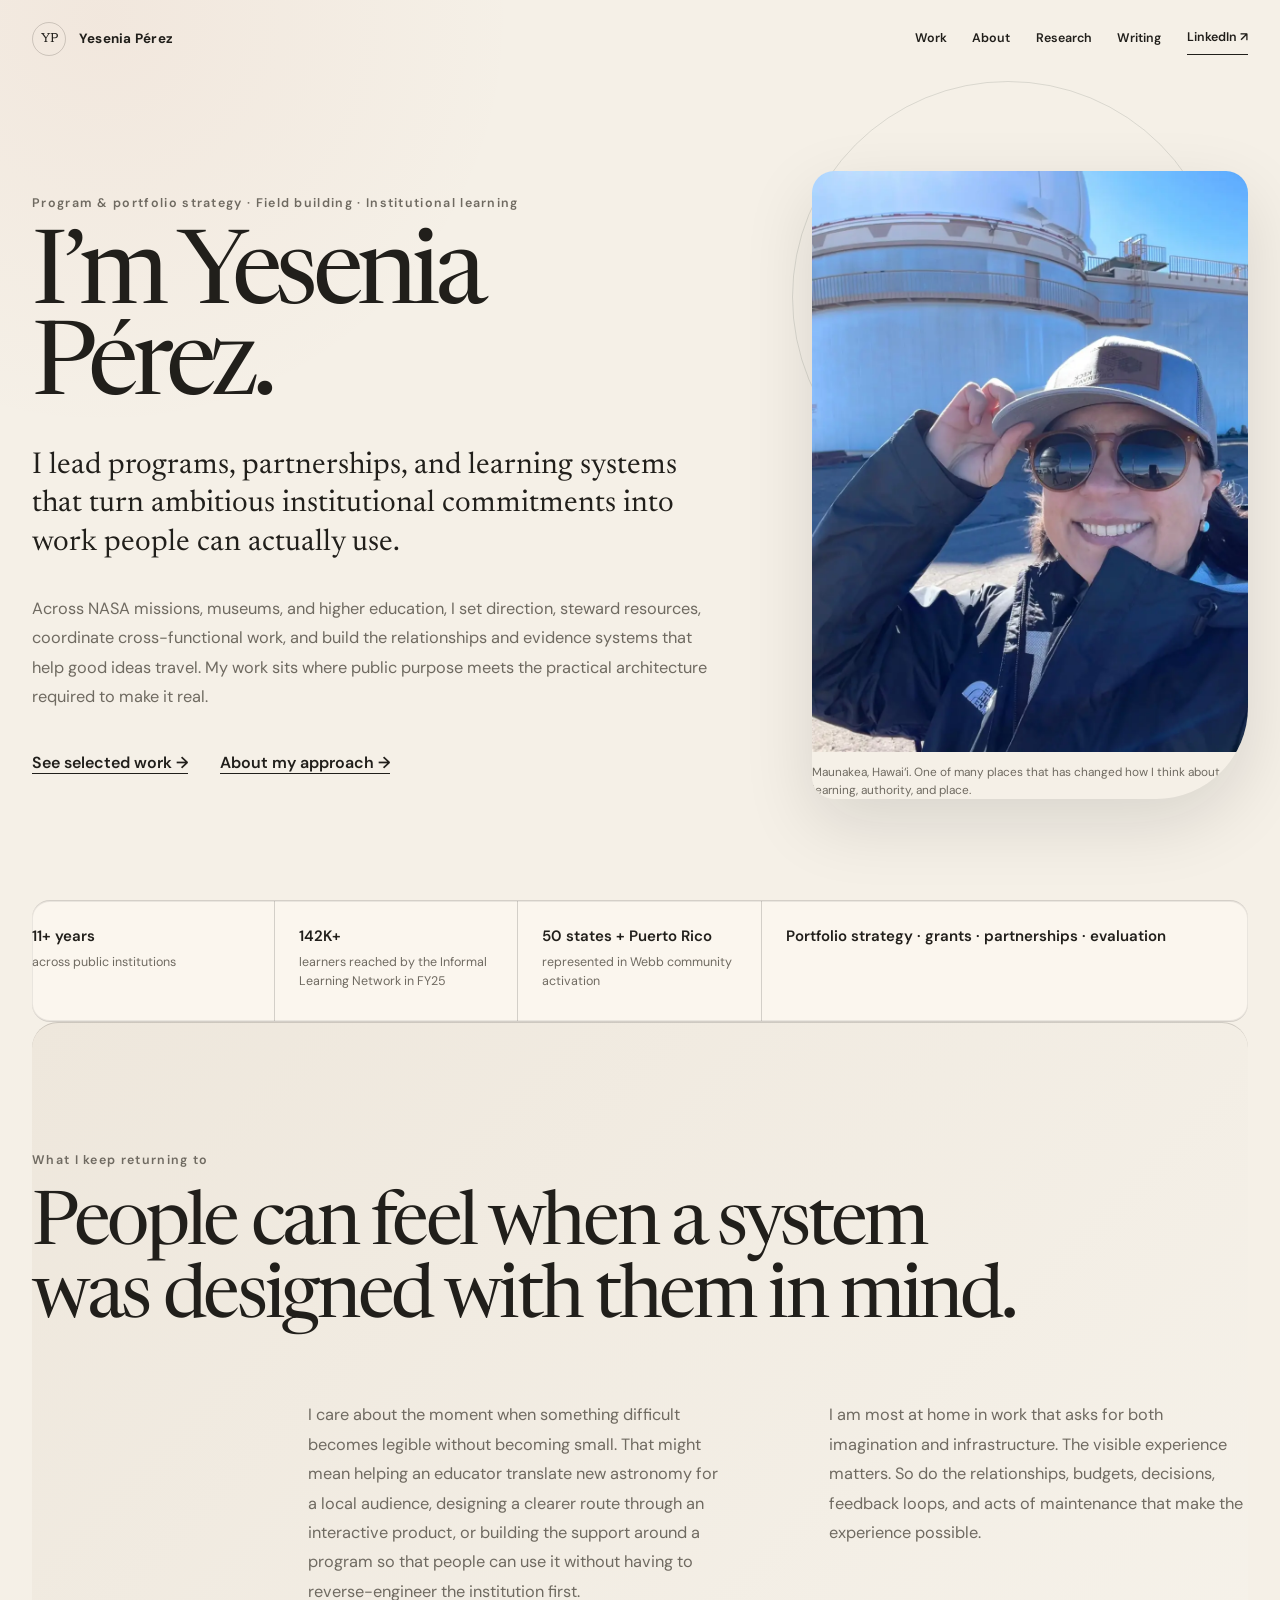
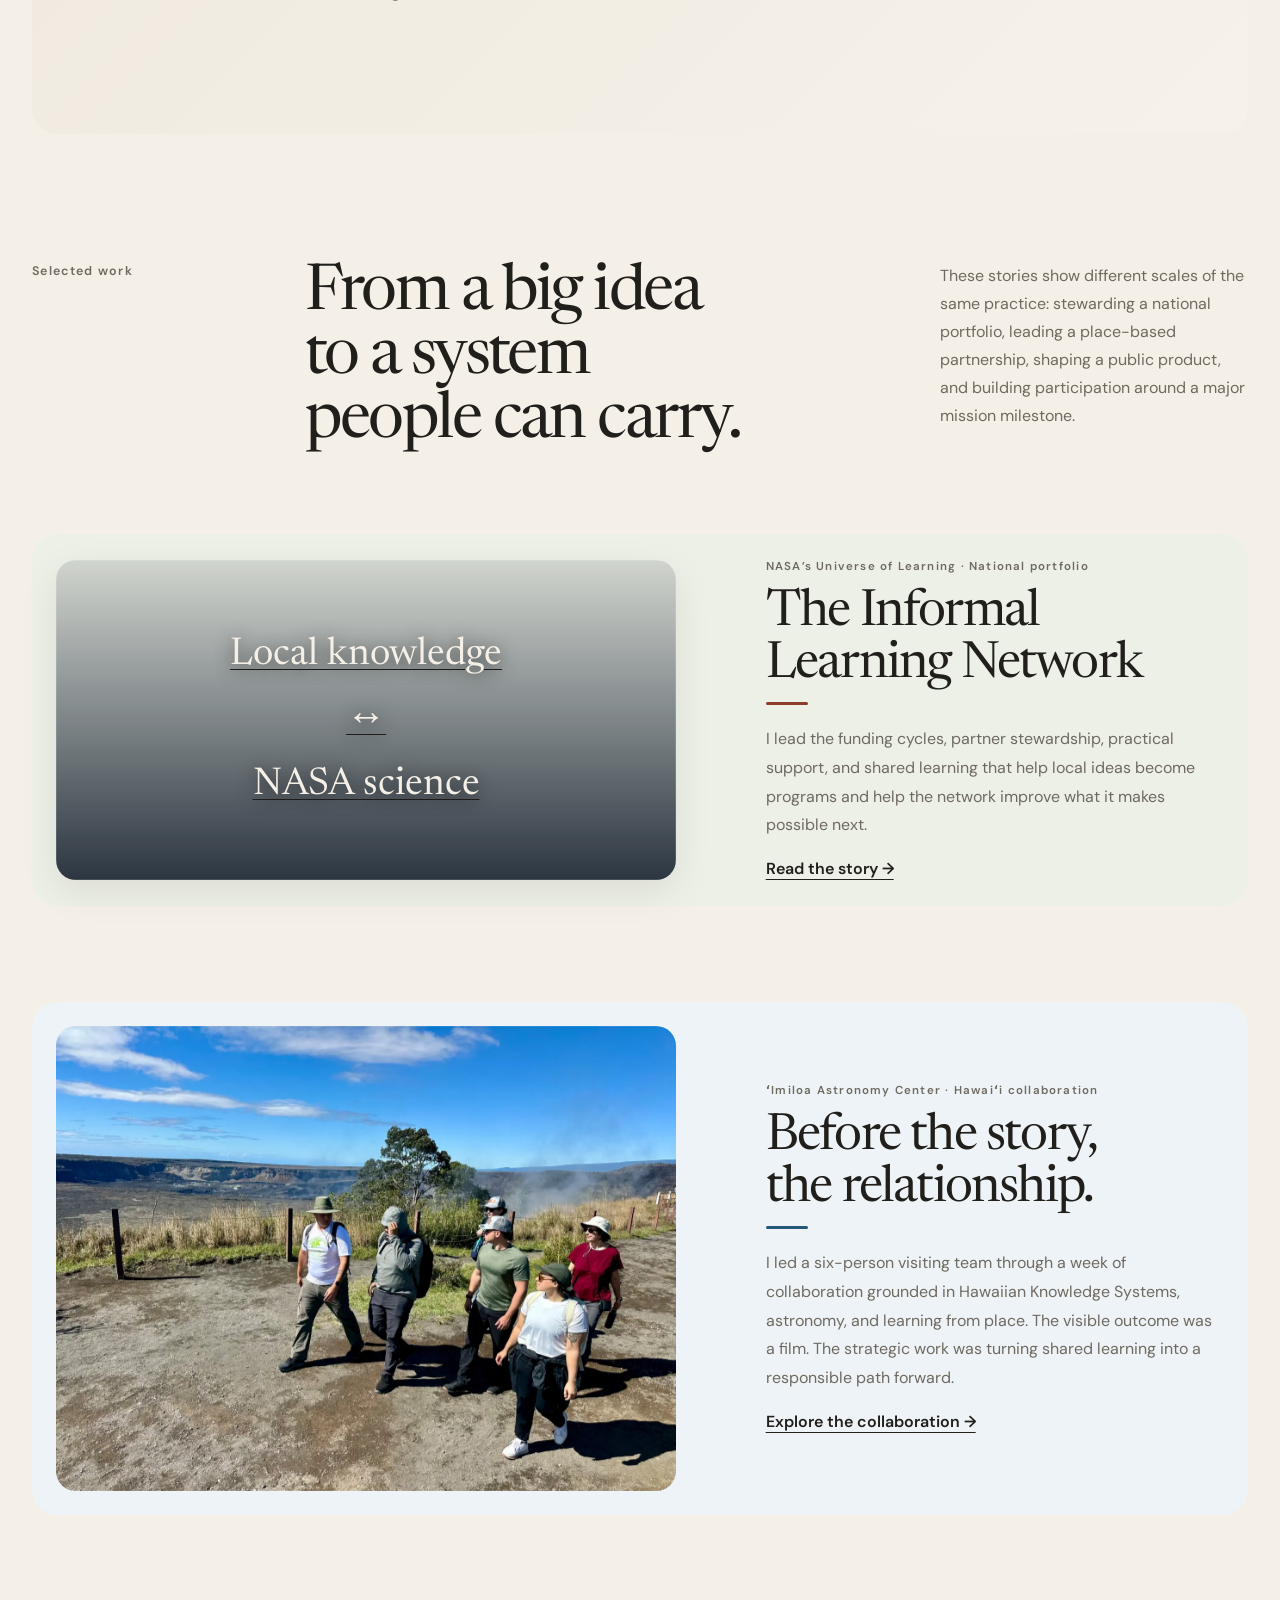
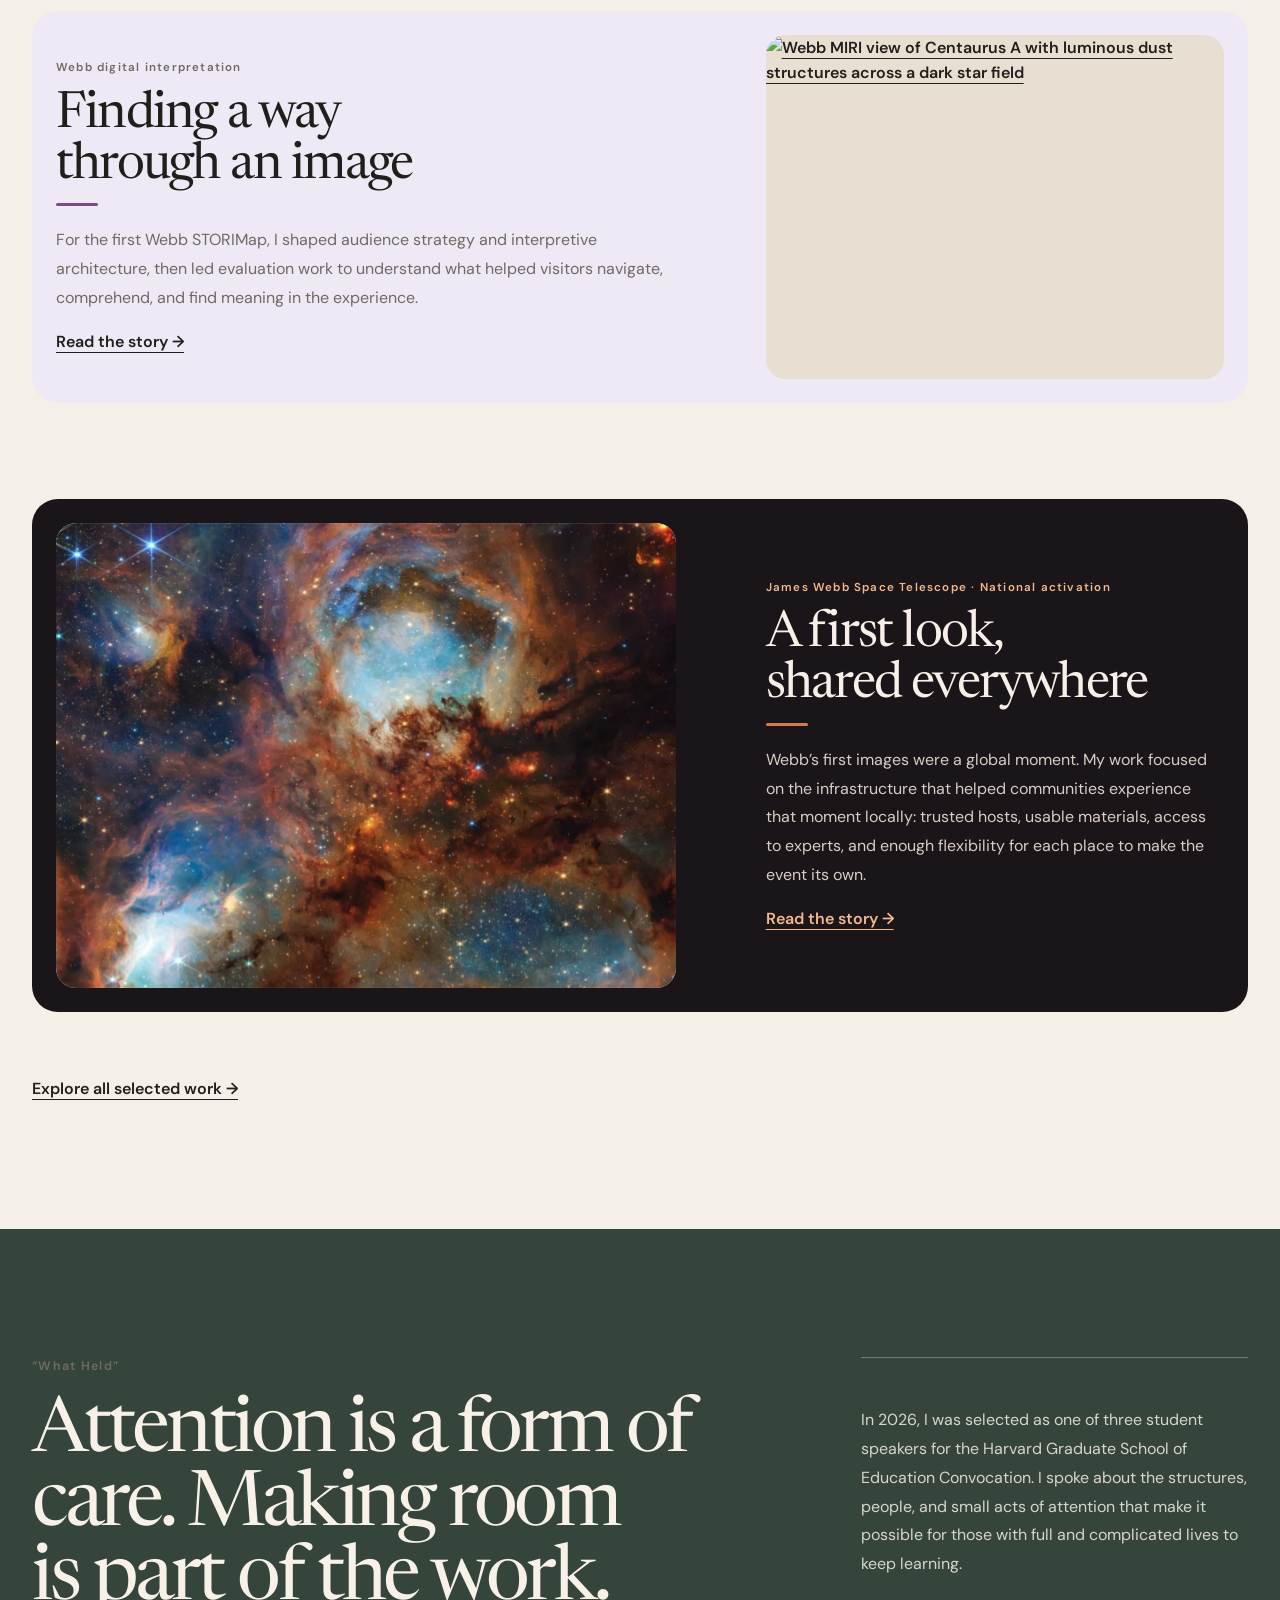
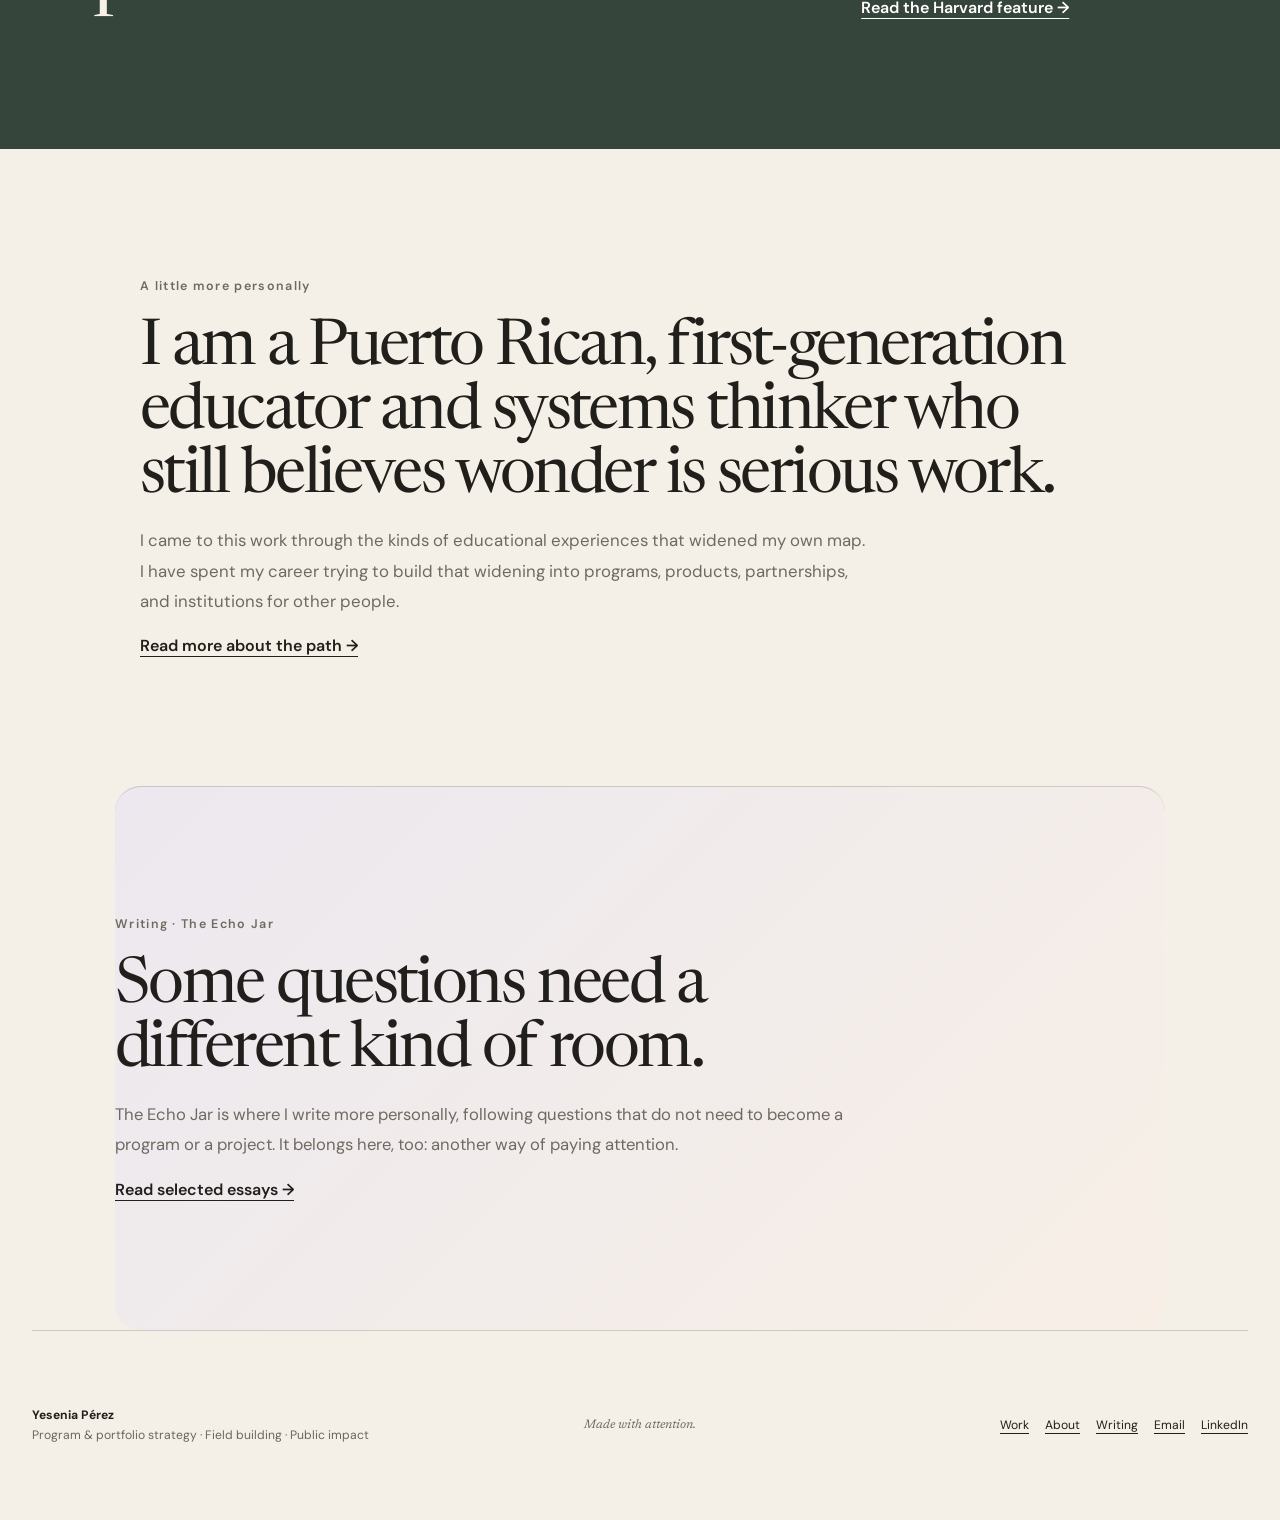
==== commit 15340b49: "Sharpen homepage senior strategy positioning" ====
--- a/index.html
+++ b/index.html
@@ -3,9 +3,9 @@
 <head>
   <meta charset="utf-8">
   <meta name="viewport" content="width=device-width, initial-scale=1">
-  <meta name="description" content="Yesenia Pérez is an educator, program leader, and writer connecting science, learning, and public life through programs and partnerships.">
+  <meta name="description" content="Yesenia Pérez is a program and portfolio strategist working across science, learning, public institutions, and cross-sector partnerships.">
   <meta name="theme-color" content="#f5f0e7">
-  <title>Yesenia Pérez — Program strategy, field building, and public impact</title>
+  <title>Yesenia Pérez — Program and portfolio strategy, field building, and public impact</title>
   <link rel="preconnect" href="https://fonts.googleapis.com">
   <link rel="preconnect" href="https://fonts.gstatic.com" crossorigin>
   <link href="https://fonts.googleapis.com/css2?family=DM+Sans:wght@400;500;600&family=Newsreader:opsz,wght@6..72,400;6..72,500&display=swap" rel="stylesheet">
@@ -34,10 +34,10 @@
   <main id="main">
     <section class="quiet-hero section-shell">
       <div class="quiet-hero-copy reveal">
-        <p class="quiet-kicker">Program strategy · Field building · Public impact</p>
+        <p class="quiet-kicker">Program &amp; portfolio strategy · Field building · Institutional learning</p>
         <h1>I’m Yesenia Pérez.</h1>
-        <p class="quiet-intro">I’m an educator and program leader working to make science and learning more accessible, meaningful, and connected to people’s lives.</p>
-        <p class="quiet-body">Across NASA missions, museums, and higher education, I bring people and ideas together—and build the programs, partnerships, and support that help them do good work. That means setting direction, stewarding resources, and learning alongside the communities the work is meant to serve.</p>
+        <p class="quiet-intro">I lead programs, partnerships, and learning systems that turn ambitious institutional commitments into work people can actually use.</p>
+        <p class="quiet-body">Across NASA missions, museums, and higher education, I set direction, steward resources, coordinate cross-functional work, and build the relationships and evidence systems that help good ideas travel. My work sits where public purpose meets the practical architecture required to make it real.</p>
         <div class="quiet-links">
           <a href="work.html">See selected work →</a>
           <a href="about.html">About my approach →</a>
@@ -45,16 +45,16 @@
       </div>
 
       <figure class="quiet-portrait reveal reveal-delay">
-        <img src="assets/images/yesenia-maunakea.webp" alt="Yesenia Pérez smiling in front of an observatory on Maunakea" width="960" height="1280">
-        <figcaption>Maunakea, Hawai‘i. One of many places that has changed how I think about learning.</figcaption>
+        <img src="assets/images/yesenia-maunakea.webp" alt="Yesenia Pérez in front of an observatory on Maunakea" width="960" height="1280">
+        <figcaption>Maunakea, Hawai‘i. One of many places that has changed how I think about learning, authority, and place.</figcaption>
       </figure>
     </section>
 
     <section class="quiet-proof section-shell reveal" aria-label="Selected career evidence">
       <span><strong>11+ years</strong> across public institutions</span>
       <span><strong>142K+</strong> learners reached by the Informal Learning Network in FY25</span>
-      <span><strong>National partnerships</strong> with museums, libraries, and science centers</span>
-      <span><strong>Strategy · grants · partnerships · evaluation</strong></span>
+      <span><strong>50 states + Puerto Rico</strong> represented in Webb community activation</span>
+      <span><strong>Portfolio strategy · grants · partnerships · evaluation</strong></span>
     </section>
 
     <section class="quiet-note section-shell section-pad reveal">
@@ -69,32 +69,32 @@
     <section class="quiet-selected section-shell section-pad">
       <header class="quiet-section-heading reveal">
         <p class="quiet-kicker">Selected work</p>
-        <h2>From a big idea to something people can use.</h2>
-        <p>These stories follow the relationships behind the work: learning alongside partners in Hawaiʻi, supporting a national community of educators, and helping people find their way into science.</p>
+        <h2>From a big idea to a system people can carry.</h2>
+        <p>These stories show different scales of the same practice: stewarding a national portfolio, leading a place-based partnership, shaping a public product, and building participation around a major mission milestone.</p>
       </header>
 
       <div class="quiet-feature-list">
-        <article class="quiet-feature reveal">
-          <a class="quiet-feature-image" href="case-study-hawaii.html">
-            <img src="assets/images/hawaii-conversation.webp" alt="The visiting team listening and learning together in Hawaiʻi" width="1200" height="900" loading="lazy">
-          </a>
-          <div>
-            <p class="quiet-meta">ʻImiloa Astronomy Center · Hawaiʻi collaboration</p>
-            <h3>Before the story, the relationship.</h3>
-            <p>I led a six-person team through a week of collaboration grounded in Hawaiian Knowledge Systems, astronomy, and learning from place. The video we made is one part of the story. The partnership behind it is what I want you to see.</p>
-            <a href="case-study-hawaii.html">Explore the collaboration →</a>
-          </div>
-        </article>
-
         <article class="quiet-feature reveal">
           <a href="case-study-iln.html" aria-label="Explore the Informal Learning Network">
             <div class="partnership-thumb" aria-hidden="true"><span>Local knowledge</span><span class="exchange-symbol">↔</span><span>NASA science</span></div>
           </a>
           <div>
-            <p class="quiet-meta">NASA’s Universe of Learning</p>
+            <p class="quiet-meta">NASA’s Universe of Learning · National portfolio</p>
             <h3>The Informal Learning Network</h3>
-            <p>A community of educators and institutions with knowledge to contribute, not a set of sites waiting for instructions. I lead the funding cycles, partner support, and shared learning that help local ideas take shape.</p>
+            <p>I lead the funding cycles, partner stewardship, practical support, and shared learning that help local ideas become programs and help the network improve what it makes possible next.</p>
             <a href="case-study-iln.html">Read the story →</a>
+          </div>
+        </article>
+
+        <article class="quiet-feature reveal">
+          <a class="quiet-feature-image" href="case-study-hawaii.html">
+            <img src="assets/images/maunakea-field-team.webp" alt="A field team walking near a volcanic crater in Hawaiʻi" width="1440" height="1080" loading="lazy">
+          </a>
+          <div>
+            <p class="quiet-meta">ʻImiloa Astronomy Center · Hawaiʻi collaboration</p>
+            <h3>Before the story, the relationship.</h3>
+            <p>I led a six-person visiting team through a week of collaboration grounded in Hawaiian Knowledge Systems, astronomy, and learning from place. The visible outcome was a film. The strategic work was turning shared learning into a responsible path forward.</p>
+            <a href="case-study-hawaii.html">Explore the collaboration →</a>
           </div>
         </article>
 
@@ -105,7 +105,7 @@
           <div>
             <p class="quiet-meta">Webb digital interpretation</p>
             <h3>Finding a way through an image</h3>
-            <p>Where does someone begin when looking at a dense astronomical image? For the first Webb STORIMap, I helped shape a path through the science, then led evaluation work to understand what helped visitors find their way.</p>
+            <p>For the first Webb STORIMap, I shaped audience strategy and interpretive architecture, then led evaluation work to understand what helped visitors navigate, comprehend, and find meaning in the experience.</p>
             <a href="case-study-storimap.html">Read the story →</a>
           </div>
         </article>
@@ -115,9 +115,9 @@
             <img src="assets/images/webb-cats-paw-2025.webp" alt="Webb view of the Cat’s Paw Nebula" width="1400" height="1400" loading="lazy">
           </a>
           <div>
-            <p class="quiet-meta">James Webb Space Telescope</p>
+            <p class="quiet-meta">James Webb Space Telescope · National activation</p>
             <h3>A first look, shared everywhere</h3>
-            <p>Webb’s first images were a global moment. My work focused on helping communities experience that moment locally, through trusted hosts, usable materials, access to experts, and enough flexibility for each place to make the event its own.</p>
+            <p>Webb’s first images were a global moment. My work focused on the infrastructure that helped communities experience that moment locally: trusted hosts, usable materials, access to experts, and enough flexibility for each place to make the event its own.</p>
             <a href="case-study-webb-community-events.html">Read the story →</a>
           </div>
         </article>
@@ -155,7 +155,7 @@
   </main>
 
   <footer class="site-footer section-shell">
-    <div><strong>Yesenia Pérez</strong><span>Program strategy · Field building · Public impact</span></div>
+    <div><strong>Yesenia Pérez</strong><span>Program &amp; portfolio strategy · Field building · Public impact</span></div>
     <p>Made with attention.</p>
     <div class="footer-links">
       <a href="work.html">Work</a>
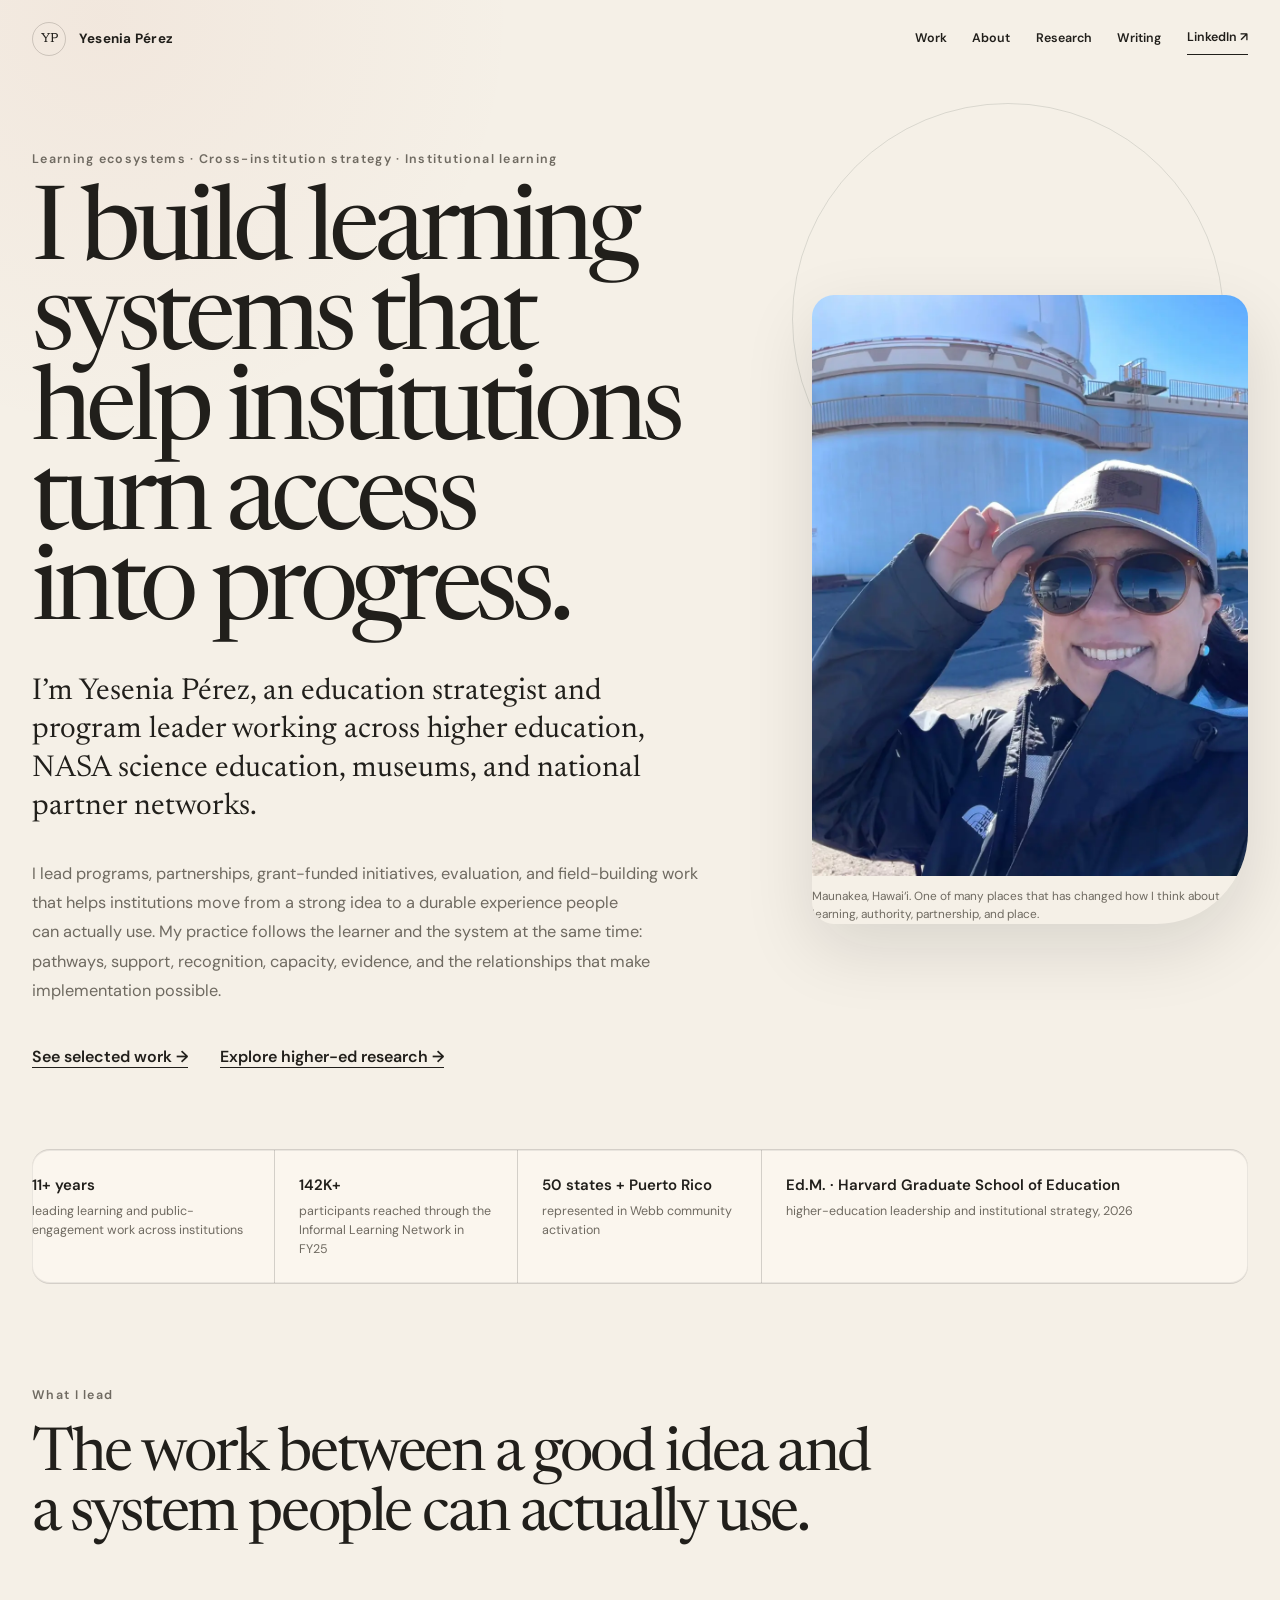
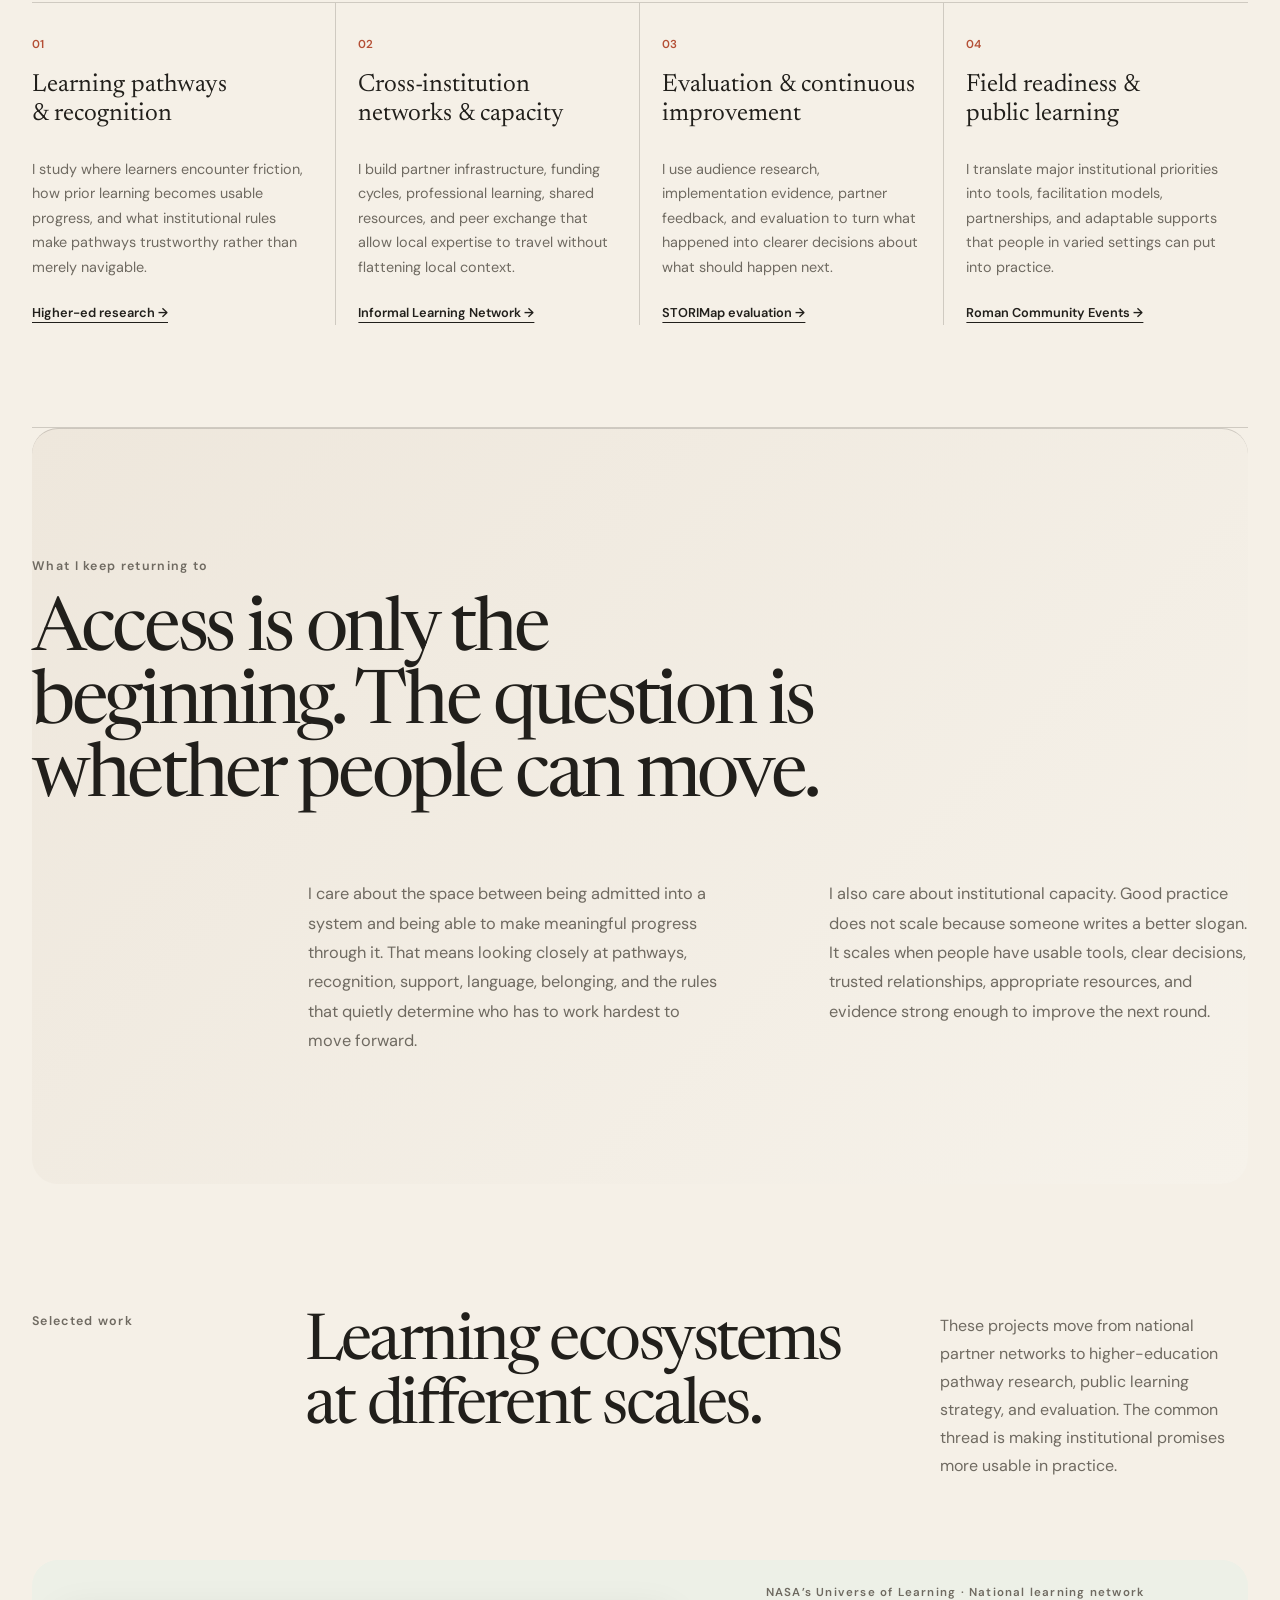
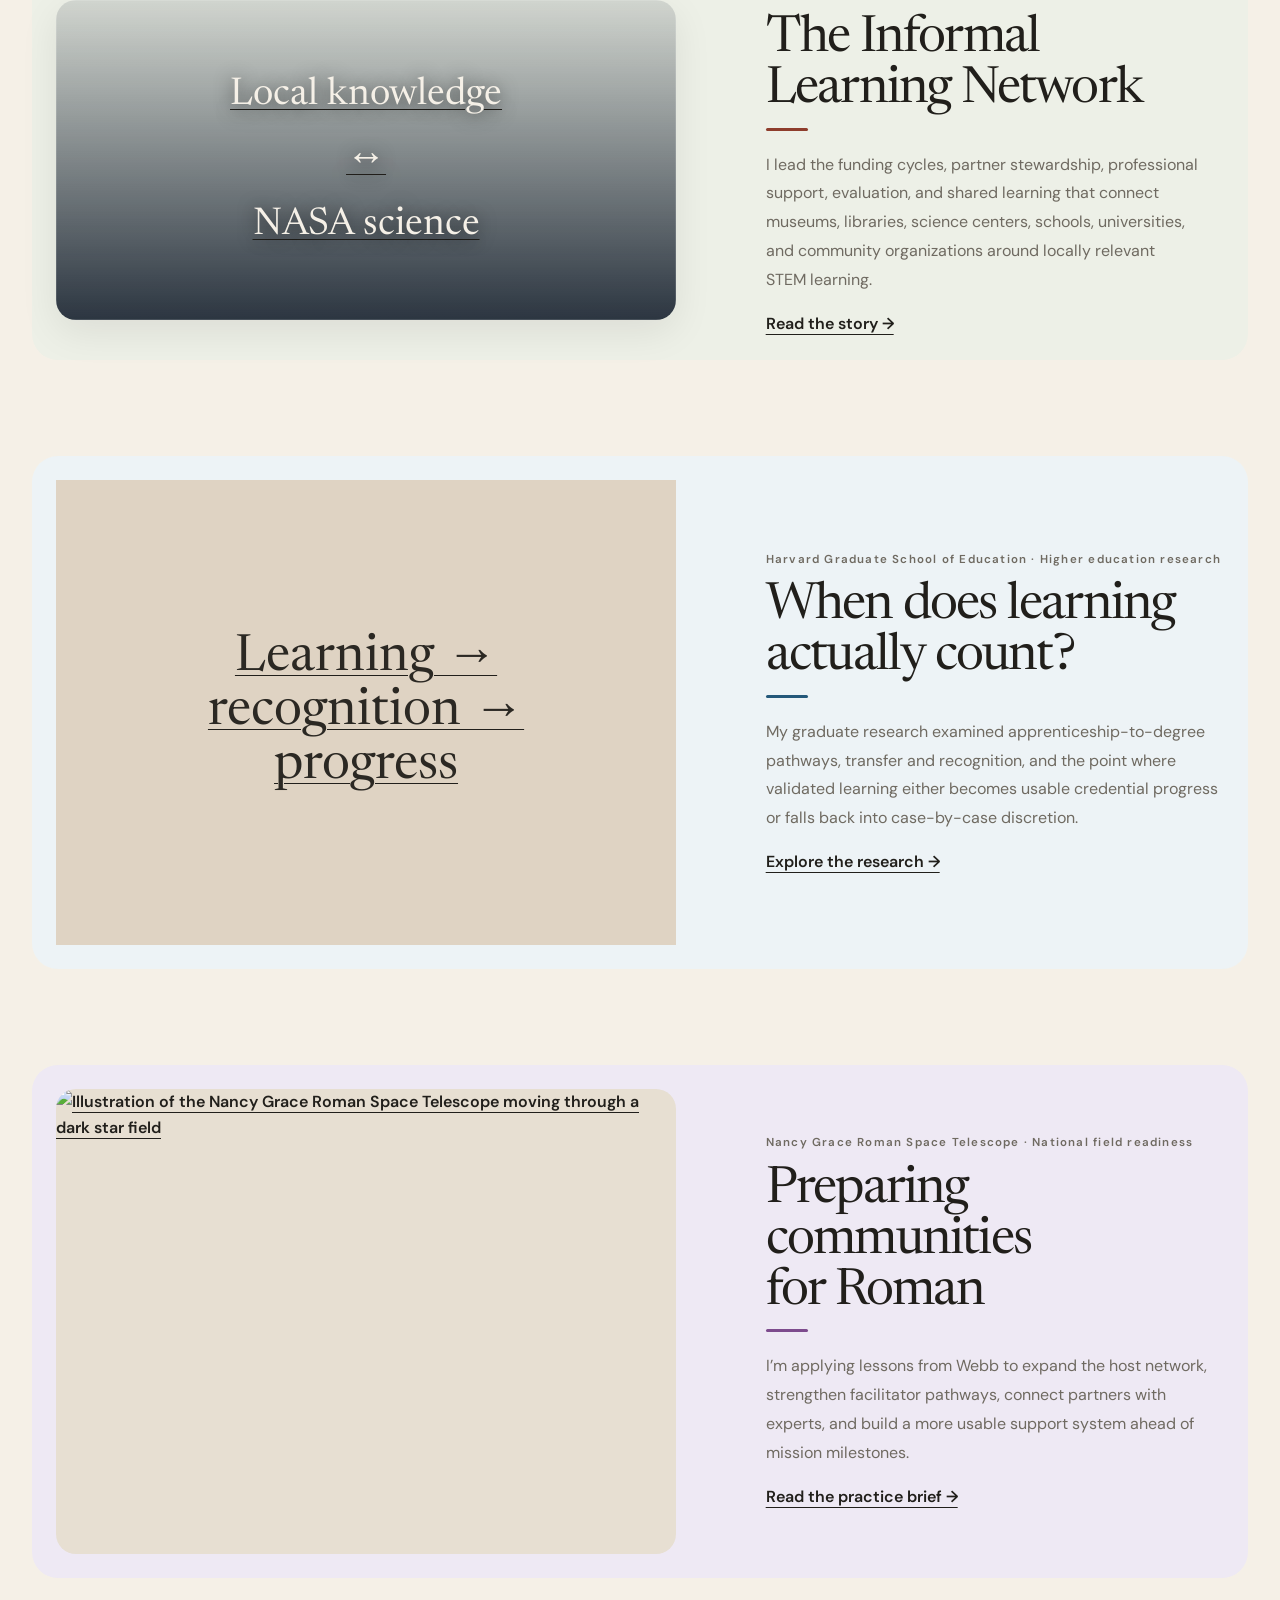
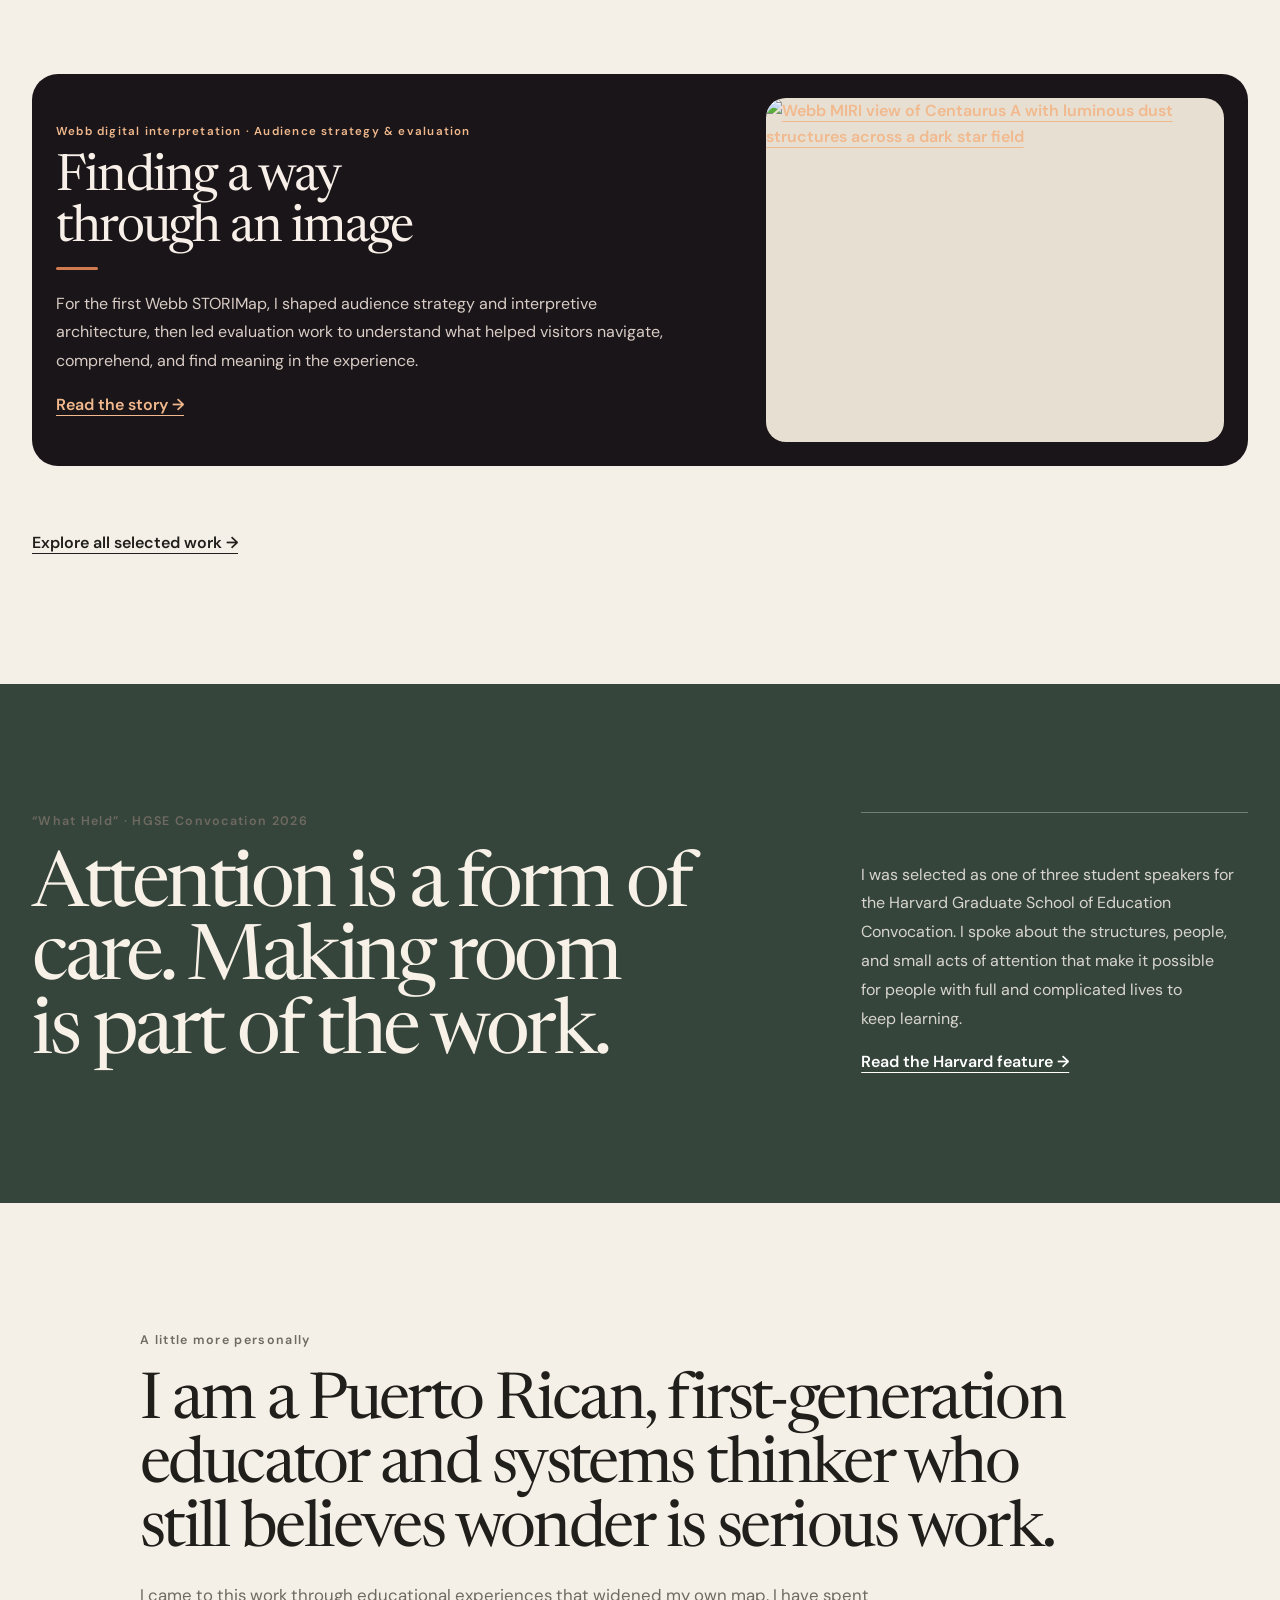
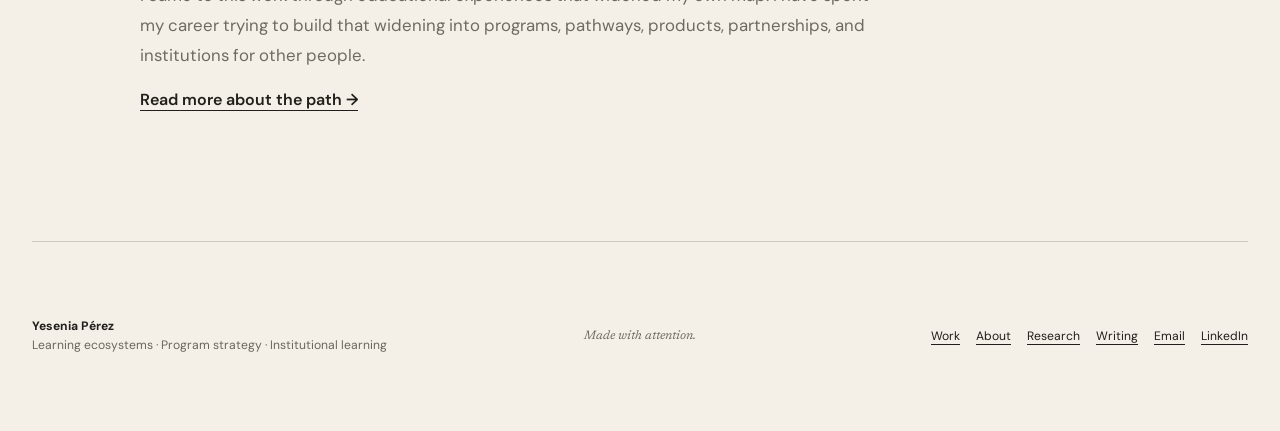
==== commit 54e68f53: "Refocus homepage on learning ecosystems and institutional strategy" ====
--- a/index.html
+++ b/index.html
@@ -3,9 +3,9 @@
 <head>
   <meta charset="utf-8">
   <meta name="viewport" content="width=device-width, initial-scale=1">
-  <meta name="description" content="Yesenia Pérez is a program and portfolio strategist working across science, learning, public institutions, and cross-sector partnerships.">
+  <meta name="description" content="Yesenia Pérez is an education strategist and program leader working across learning ecosystems, cross-institution partnerships, higher education, evaluation, and public learning.">
   <meta name="theme-color" content="#f5f0e7">
-  <title>Yesenia Pérez — Program and portfolio strategy, field building, and public impact</title>
+  <title>Yesenia Pérez — Learning ecosystems, institutional strategy, and public impact</title>
   <link rel="preconnect" href="https://fonts.googleapis.com">
   <link rel="preconnect" href="https://fonts.gstatic.com" crossorigin>
   <link href="https://fonts.googleapis.com/css2?family=DM+Sans:wght@400;500;600&family=Newsreader:opsz,wght@6..72,400;6..72,500&display=swap" rel="stylesheet">
@@ -34,43 +34,74 @@
   <main id="main">
     <section class="quiet-hero section-shell">
       <div class="quiet-hero-copy reveal">
-        <p class="quiet-kicker">Program &amp; portfolio strategy · Field building · Institutional learning</p>
-        <h1>I’m Yesenia Pérez.</h1>
-        <p class="quiet-intro">I lead programs, partnerships, and learning systems that turn ambitious institutional commitments into work people can actually use.</p>
-        <p class="quiet-body">Across NASA missions, museums, and higher education, I set direction, steward resources, coordinate cross-functional work, and build the relationships and evidence systems that help good ideas travel. My work sits where public purpose meets the practical architecture required to make it real.</p>
+        <p class="quiet-kicker">Learning ecosystems · Cross-institution strategy · Institutional learning</p>
+        <h1>I build learning systems that help institutions turn access into progress.</h1>
+        <p class="quiet-intro">I’m Yesenia Pérez, an education strategist and program leader working across higher education, NASA science education, museums, and national partner networks.</p>
+        <p class="quiet-body">I lead programs, partnerships, grant-funded initiatives, evaluation, and field-building work that helps institutions move from a strong idea to a durable experience people can actually use. My practice follows the learner and the system at the same time: pathways, support, recognition, capacity, evidence, and the relationships that make implementation possible.</p>
         <div class="quiet-links">
           <a href="work.html">See selected work →</a>
-          <a href="about.html">About my approach →</a>
+          <a href="research.html">Explore higher-ed research →</a>
         </div>
       </div>
 
       <figure class="quiet-portrait reveal reveal-delay">
         <img src="assets/images/yesenia-maunakea.webp" alt="Yesenia Pérez in front of an observatory on Maunakea" width="960" height="1280">
-        <figcaption>Maunakea, Hawai‘i. One of many places that has changed how I think about learning, authority, and place.</figcaption>
+        <figcaption>Maunakea, Hawai‘i. One of many places that has changed how I think about learning, authority, partnership, and place.</figcaption>
       </figure>
     </section>
 
     <section class="quiet-proof section-shell reveal" aria-label="Selected career evidence">
-      <span><strong>11+ years</strong> across public institutions</span>
-      <span><strong>142K+</strong> learners reached by the Informal Learning Network in FY25</span>
+      <span><strong>11+ years</strong> leading learning and public-engagement work across institutions</span>
+      <span><strong>142K+</strong> participants reached through the Informal Learning Network in FY25</span>
       <span><strong>50 states + Puerto Rico</strong> represented in Webb community activation</span>
-      <span><strong>Portfolio strategy · grants · partnerships · evaluation</strong></span>
+      <span><strong>Ed.M. · Harvard Graduate School of Education</strong> higher-education leadership and institutional strategy, 2026</span>
+    </section>
+
+    <section class="quiet-capabilities section-shell" aria-labelledby="home-capabilities-title">
+      <p class="quiet-kicker reveal">What I lead</p>
+      <h2 id="home-capabilities-title" class="reveal">The work between a good idea and a system people can actually use.</h2>
+      <div class="quiet-capability-grid">
+        <article class="reveal">
+          <span>01</span>
+          <h3>Learning pathways &amp; recognition</h3>
+          <p>I study where learners encounter friction, how prior learning becomes usable progress, and what institutional rules make pathways trustworthy rather than merely navigable.</p>
+          <a href="research.html">Higher-ed research →</a>
+        </article>
+        <article class="reveal">
+          <span>02</span>
+          <h3>Cross-institution networks &amp; capacity</h3>
+          <p>I build partner infrastructure, funding cycles, professional learning, shared resources, and peer exchange that allow local expertise to travel without flattening local context.</p>
+          <a href="case-study-iln.html">Informal Learning Network →</a>
+        </article>
+        <article class="reveal">
+          <span>03</span>
+          <h3>Evaluation &amp; continuous improvement</h3>
+          <p>I use audience research, implementation evidence, partner feedback, and evaluation to turn what happened into clearer decisions about what should happen next.</p>
+          <a href="case-study-storimap.html">STORIMap evaluation →</a>
+        </article>
+        <article class="reveal">
+          <span>04</span>
+          <h3>Field readiness &amp; public learning</h3>
+          <p>I translate major institutional priorities into tools, facilitation models, partnerships, and adaptable supports that people in varied settings can put into practice.</p>
+          <a href="case-study-roman.html">Roman Community Events →</a>
+        </article>
+      </div>
     </section>
 
     <section class="quiet-note section-shell section-pad reveal">
       <p class="quiet-kicker">What I keep returning to</p>
-      <blockquote>People can feel when a system was designed with them in mind.</blockquote>
+      <blockquote>Access is only the beginning. The question is whether people can move.</blockquote>
       <div class="quiet-columns">
-        <p>I care about the moment when something difficult becomes legible without becoming small. That might mean helping an educator translate new astronomy for a local audience, designing a clearer route through an interactive product, or building the support around a program so that people can use it without having to reverse-engineer the institution first.</p>
-        <p>I am most at home in work that asks for both imagination and infrastructure. The visible experience matters. So do the relationships, budgets, decisions, feedback loops, and acts of maintenance that make the experience possible.</p>
+        <p>I care about the space between being admitted into a system and being able to make meaningful progress through it. That means looking closely at pathways, recognition, support, language, belonging, and the rules that quietly determine who has to work hardest to move forward.</p>
+        <p>I also care about institutional capacity. Good practice does not scale because someone writes a better slogan. It scales when people have usable tools, clear decisions, trusted relationships, appropriate resources, and evidence strong enough to improve the next round.</p>
       </div>
     </section>
 
     <section class="quiet-selected section-shell section-pad">
       <header class="quiet-section-heading reveal">
         <p class="quiet-kicker">Selected work</p>
-        <h2>From a big idea to a system people can carry.</h2>
-        <p>These stories show different scales of the same practice: stewarding a national portfolio, leading a place-based partnership, shaping a public product, and building participation around a major mission milestone.</p>
+        <h2>Learning ecosystems at different scales.</h2>
+        <p>These projects move from national partner networks to higher-education pathway research, public learning strategy, and evaluation. The common thread is making institutional promises more usable in practice.</p>
       </header>
 
       <div class="quiet-feature-list">
@@ -79,22 +110,34 @@
             <div class="partnership-thumb" aria-hidden="true"><span>Local knowledge</span><span class="exchange-symbol">↔</span><span>NASA science</span></div>
           </a>
           <div>
-            <p class="quiet-meta">NASA’s Universe of Learning · National portfolio</p>
+            <p class="quiet-meta">NASA’s Universe of Learning · National learning network</p>
             <h3>The Informal Learning Network</h3>
-            <p>I lead the funding cycles, partner stewardship, practical support, and shared learning that help local ideas become programs and help the network improve what it makes possible next.</p>
+            <p>I lead the funding cycles, partner stewardship, professional support, evaluation, and shared learning that connect museums, libraries, science centers, schools, universities, and community organizations around locally relevant STEM learning.</p>
             <a href="case-study-iln.html">Read the story →</a>
           </div>
         </article>
 
-        <article class="quiet-feature reveal">
-          <a class="quiet-feature-image" href="case-study-hawaii.html">
-            <img src="assets/images/maunakea-field-team.webp" alt="A field team walking near a volcanic crater in Hawaiʻi" width="1440" height="1080" loading="lazy">
+        <article class="quiet-feature quiet-feature-reverse reveal">
+          <a href="research.html">
+            <div class="quiet-project-placeholder quiet-paper-art" aria-hidden="true"><span>Learning → recognition → progress</span></div>
           </a>
           <div>
-            <p class="quiet-meta">ʻImiloa Astronomy Center · Hawaiʻi collaboration</p>
-            <h3>Before the story, the relationship.</h3>
-            <p>I led a six-person visiting team through a week of collaboration grounded in Hawaiian Knowledge Systems, astronomy, and learning from place. The visible outcome was a film. The strategic work was turning shared learning into a responsible path forward.</p>
-            <a href="case-study-hawaii.html">Explore the collaboration →</a>
+            <p class="quiet-meta">Harvard Graduate School of Education · Higher education research</p>
+            <h3>When does learning actually count?</h3>
+            <p>My graduate research examined apprenticeship-to-degree pathways, transfer and recognition, and the point where validated learning either becomes usable credential progress or falls back into case-by-case discretion.</p>
+            <a href="research.html">Explore the research →</a>
+          </div>
+        </article>
+
+        <article class="quiet-feature reveal">
+          <a class="quiet-feature-image" href="case-study-roman.html">
+            <img src="https://assets.science.nasa.gov/dynamicimage/assets/science/missions/rst/spacecraft-illustrations/RST_Slew_shots_4k_60_ProRes.00703_print.jpg" alt="Illustration of the Nancy Grace Roman Space Telescope moving through a dark star field" width="1600" height="900" loading="lazy">
+          </a>
+          <div>
+            <p class="quiet-meta">Nancy Grace Roman Space Telescope · National field readiness</p>
+            <h3>Preparing communities for Roman</h3>
+            <p>I’m applying lessons from Webb to expand the host network, strengthen facilitator pathways, connect partners with experts, and build a more usable support system ahead of mission milestones.</p>
+            <a href="case-study-roman.html">Read the practice brief →</a>
           </div>
         </article>
 
@@ -103,22 +146,10 @@
             <img src="https://cdn.esawebb.org/archives/images/wallpaper_fhd/weic2615a.jpg" alt="Webb MIRI view of Centaurus A with luminous dust structures across a dark star field" width="1920" height="1080" loading="lazy">
           </a>
           <div>
-            <p class="quiet-meta">Webb digital interpretation</p>
+            <p class="quiet-meta">Webb digital interpretation · Audience strategy &amp; evaluation</p>
             <h3>Finding a way through an image</h3>
             <p>For the first Webb STORIMap, I shaped audience strategy and interpretive architecture, then led evaluation work to understand what helped visitors navigate, comprehend, and find meaning in the experience.</p>
             <a href="case-study-storimap.html">Read the story →</a>
-          </div>
-        </article>
-
-        <article class="quiet-feature reveal">
-          <a class="quiet-feature-image" href="case-study-webb-community-events.html">
-            <img src="assets/images/webb-cats-paw-2025.webp" alt="Webb view of the Cat’s Paw Nebula" width="1400" height="1400" loading="lazy">
-          </a>
-          <div>
-            <p class="quiet-meta">James Webb Space Telescope · National activation</p>
-            <h3>A first look, shared everywhere</h3>
-            <p>Webb’s first images were a global moment. My work focused on the infrastructure that helped communities experience that moment locally: trusted hosts, usable materials, access to experts, and enough flexibility for each place to make the event its own.</p>
-            <a href="case-study-webb-community-events.html">Read the story →</a>
           </div>
         </article>
       </div>
@@ -129,11 +160,11 @@
     <section class="quiet-voice">
       <div class="section-shell quiet-voice-grid">
         <div class="reveal">
-          <p class="quiet-kicker">“What Held”</p>
+          <p class="quiet-kicker">“What Held” · HGSE Convocation 2026</p>
           <blockquote>Attention is a form of care. Making room is part of the work.</blockquote>
         </div>
         <div class="reveal reveal-delay">
-          <p>In 2026, I was selected as one of three student speakers for the Harvard Graduate School of Education Convocation. I spoke about the structures, people, and small acts of attention that make it possible for those with full and complicated lives to keep learning.</p>
+          <p>I was selected as one of three student speakers for the Harvard Graduate School of Education Convocation. I spoke about the structures, people, and small acts of attention that make it possible for people with full and complicated lives to keep learning.</p>
           <a href="https://www.gse.harvard.edu/ideas/news/26/05/hgse-sets-stage-graduation-convocation">Read the Harvard feature →</a>
         </div>
       </div>
@@ -142,28 +173,22 @@
     <section class="quiet-closing section-shell section-pad reveal">
       <p class="quiet-kicker">A little more personally</p>
       <h2>I am a Puerto Rican, first-generation educator and systems thinker who still believes wonder is serious work.</h2>
-      <p>I came to this work through the kinds of educational experiences that widened my own map. I have spent my career trying to build that widening into programs, products, partnerships, and institutions for other people.</p>
+      <p>I came to this work through educational experiences that widened my own map. I have spent my career trying to build that widening into programs, pathways, products, partnerships, and institutions for other people.</p>
       <a href="about.html">Read more about the path →</a>
-    </section>
-
-    <section class="quiet-now section-shell section-pad reveal">
-      <p class="quiet-kicker">Writing · The Echo Jar</p>
-      <h2>Some questions need a different kind of room.</h2>
-      <p>The Echo Jar is where I write more personally, following questions that do not need to become a program or a project. It belongs here, too: another way of paying attention.</p>
-      <a href="writing.html">Read selected essays →</a>
     </section>
   </main>
 
   <footer class="site-footer section-shell">
-    <div><strong>Yesenia Pérez</strong><span>Program &amp; portfolio strategy · Field building · Public impact</span></div>
+    <div><strong>Yesenia Pérez</strong><span>Learning ecosystems · Program strategy · Institutional learning</span></div>
     <p>Made with attention.</p>
     <div class="footer-links">
       <a href="work.html">Work</a>
       <a href="about.html">About</a>
+      <a href="research.html">Research</a>
       <a href="writing.html">Writing</a>
       <a href="mailto:yperez@gse.harvard.edu">Email</a>
       <a href="https://www.linkedin.com/in/yesenia-p%C3%A9rez-fina-xyz1031/">LinkedIn</a>
     </div>
   </footer>
 </body>
-</html>
+</html>
--- a/assets/css/partnerships.css
+++ b/assets/css/partnerships.css
@@ -1,13 +1,14 @@
 /* Documentary case studies: photographs retain their full frame. */
 .partnership-hero{padding-top:clamp(8rem,13vw,12rem);padding-bottom:4rem}
 .partnership-hero h1{max-width:1100px;margin:0;font:400 clamp(3rem,7vw,7rem)/1.04 var(--serif);letter-spacing:-.035em;overflow-wrap:break-word}
-.partnership-hero>p:not(.quiet-kicker){max-width:780px;line-height:1.8}
+.partnership-hero>p:not(.quiet-kicker),.partnership-hero>div>p:not(.quiet-kicker){max-width:780px;line-height:1.8}
 .partnership-hero .partnership-lede{font:400 clamp(1.5rem,2.5vw,2.4rem)/1.35 var(--serif);margin:2rem 0}
 .partnership-hero>a{display:inline-block;margin-top:1rem}
 .partnership-cover{margin:0 auto;padding-block:1rem 4rem}
 .partnership-cover img{display:block;width:100%;height:auto;max-height:850px;object-fit:contain;background:#e4e2dc}
 .partnership-cover figcaption,.partnership-caption{font-size:.875rem;line-height:1.6;color:var(--quiet-muted)}
 .partnership-cover figcaption{margin-top:1rem}
+.partnership-cover-feature img{max-height:none;aspect-ratio:16/9;object-fit:cover}
 .partnership-portrait-frame{max-width:760px;padding-top:4rem}
 .partnership-facts{display:grid;grid-template-columns:repeat(3,minmax(0,1fr));gap:2rem;margin:0 auto;padding-block:2rem;border-block:1px solid var(--quiet-line)}
 .partnership-facts dt,.partnership-section>.quiet-kicker,.partnership-band .quiet-kicker,.partnership-film .quiet-kicker{font-size:.875rem}
@@ -37,17 +38,13 @@
 .partnership-thumb{display:flex;flex-direction:column;justify-content:center;gap:1rem;min-height:300px;padding:2rem;background:#172c34;color:#f5f0e7;text-align:center}
 .partnership-thumb span{font:400 clamp(1.7rem,3vw,2.6rem)/1.25 var(--serif)}
 .partnership-thumb .exchange-symbol{font-size:2.5rem}
-.partnership-gallery,.partnership-map{padding-block:clamp(3rem,6vw,6rem)}
-.partnership-gallery header,.partnership-map header{max-width:760px;margin-bottom:2.5rem}
-.partnership-gallery h2,.partnership-map h2{font:400 clamp(2.1rem,4vw,4rem)/1.13 var(--serif);margin:0 0 1.5rem;letter-spacing:-.02em}
-.partnership-gallery header>p:last-child,.partnership-map header>p:last-child{font-size:1.04rem;line-height:1.85}
-.partnership-photo-grid{display:grid;grid-template-columns:repeat(2,minmax(0,1fr));gap:2.5rem 2rem;align-items:start}
-.partnership-photo-grid figure{margin:0;min-width:0}
-.partnership-photo-grid a{display:block;background:#172c34}
-.partnership-photo-grid a:focus-visible{outline:3px solid var(--quiet-warm);outline-offset:5px}
-.partnership-photo-grid img{display:block;width:100%;height:auto;max-height:640px;object-fit:contain}
-.partnership-photo-grid figcaption{margin-top:.8rem;font-size:.875rem;line-height:1.6;color:var(--quiet-muted)}
-.partnership-map iframe{display:block;width:100%;height:clamp(420px,55vw,640px);border:1px solid var(--quiet-line);background:#e4e2dc}
-.partnership-map>p{margin-top:1.3rem;font-size:1rem;line-height:1.7}
-@media(max-width:600px){.partnership-photo-grid{grid-template-columns:1fr;gap:2rem}.partnership-photo-grid img{max-height:none}}
-@media(max-width:800px){.partnership-section,.partnership-film-grid{grid-template-columns:1fr;gap:1.5rem}.partnership-facts{grid-template-columns:1fr;gap:1.5rem}.partnership-exchange,.partnership-journey{grid-template-columns:1fr}.partnership-hero h1{font-size:clamp(2.8rem,10vw,5rem)}.partnership-cover{padding-bottom:2rem}}
+
+/* A documentary contact sheet for field-based partnership stories. */
+.partnership-photo-story{display:grid;grid-template-columns:repeat(2,minmax(0,1fr));gap:clamp(1rem,2.4vw,2rem);padding-block:clamp(4rem,8vw,7rem)}
+.partnership-photo-story figure{margin:0;display:flex;flex-direction:column;gap:.75rem}
+.partnership-photo-story img{display:block;width:100%;height:clamp(320px,42vw,620px);object-fit:cover;border-radius:22px;background:#dedbd2}
+.partnership-photo-story .partnership-photo-wide{grid-column:1/-1}
+.partnership-photo-story .partnership-photo-wide img{height:clamp(360px,56vw,760px);aspect-ratio:16/9}
+.partnership-photo-story figcaption{max-width:70ch;color:var(--quiet-muted);font-size:.82rem;line-height:1.6}
+
+@media(max-width:800px){.partnership-section,.partnership-film-grid{grid-template-columns:1fr;gap:1.5rem}.partnership-facts{grid-template-columns:1fr;gap:1.5rem}.partnership-exchange,.partnership-journey,.partnership-photo-story{grid-template-columns:1fr}.partnership-photo-story .partnership-photo-wide{grid-column:auto}.partnership-photo-story img,.partnership-photo-story .partnership-photo-wide img{height:auto;aspect-ratio:auto;max-height:720px;object-fit:contain}.partnership-hero h1{font-size:clamp(2.8rem,10vw,5rem)}.partnership-cover{padding-bottom:2rem}}
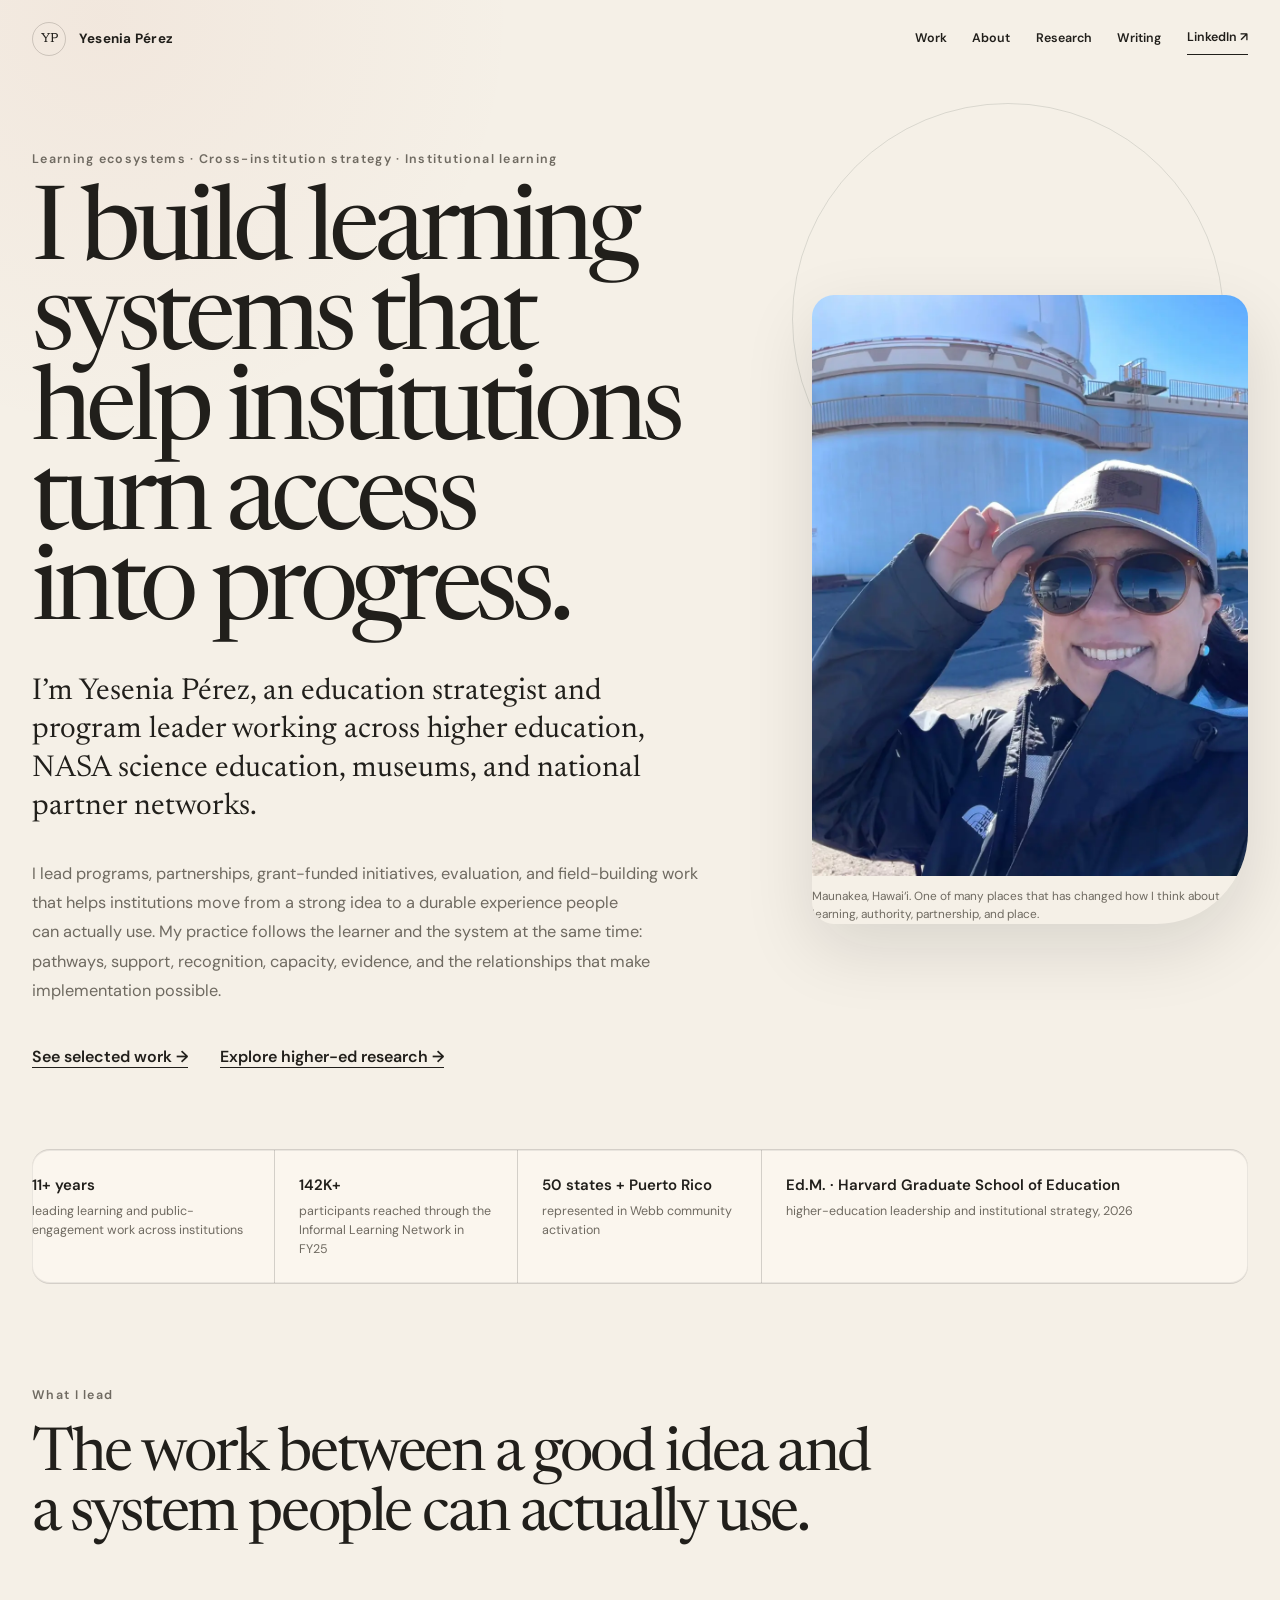
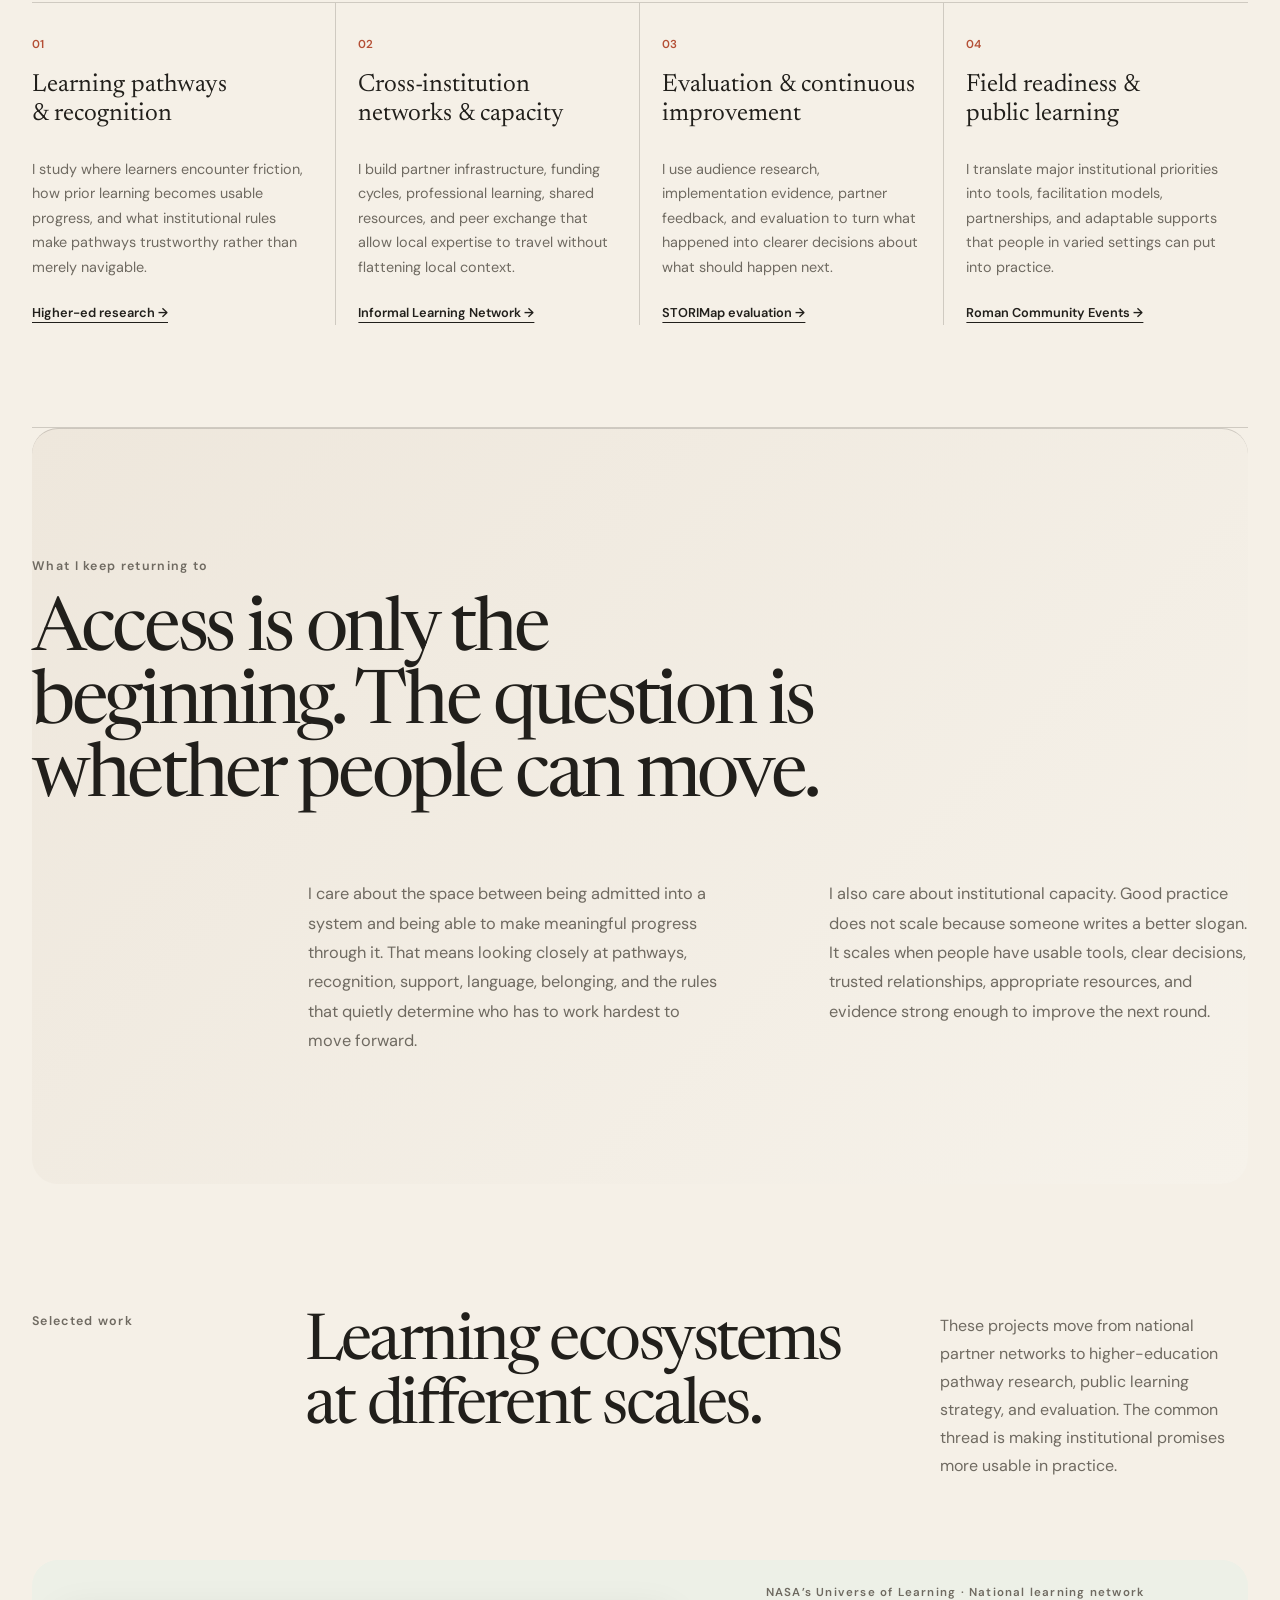
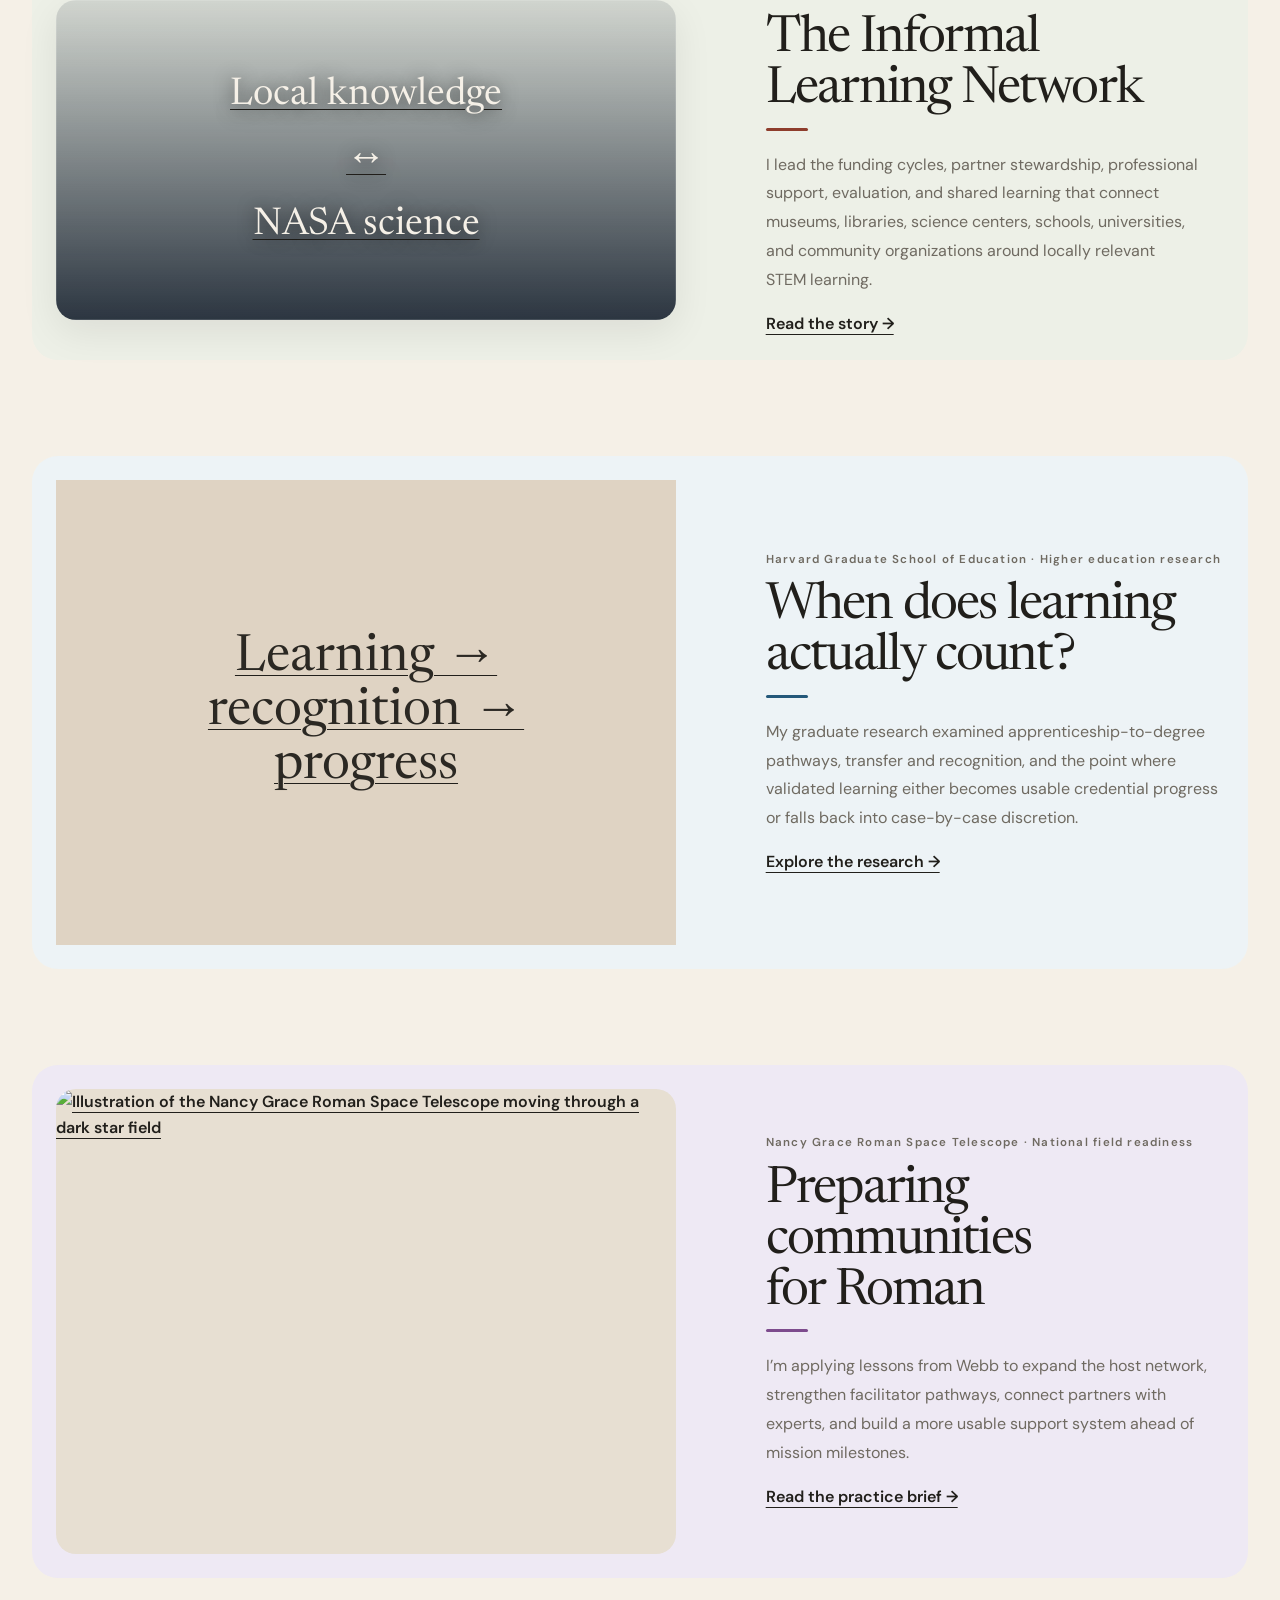
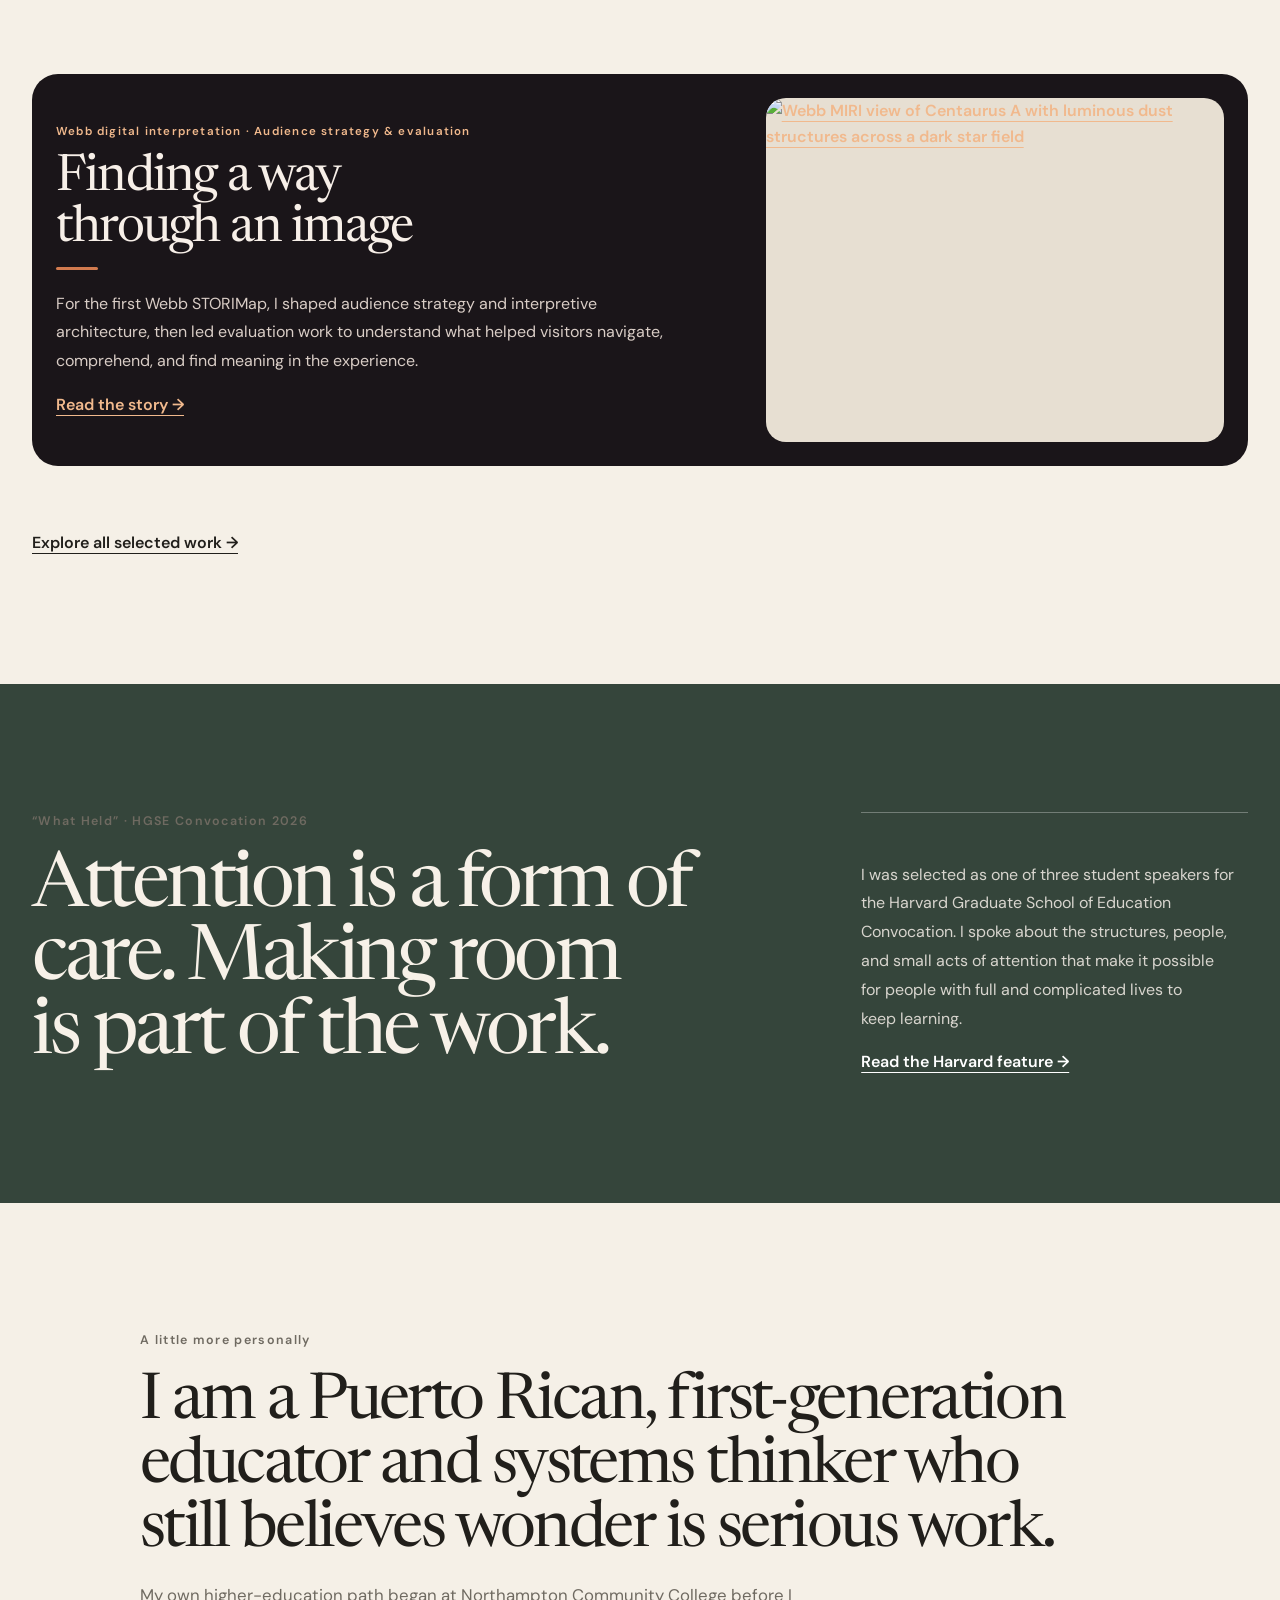
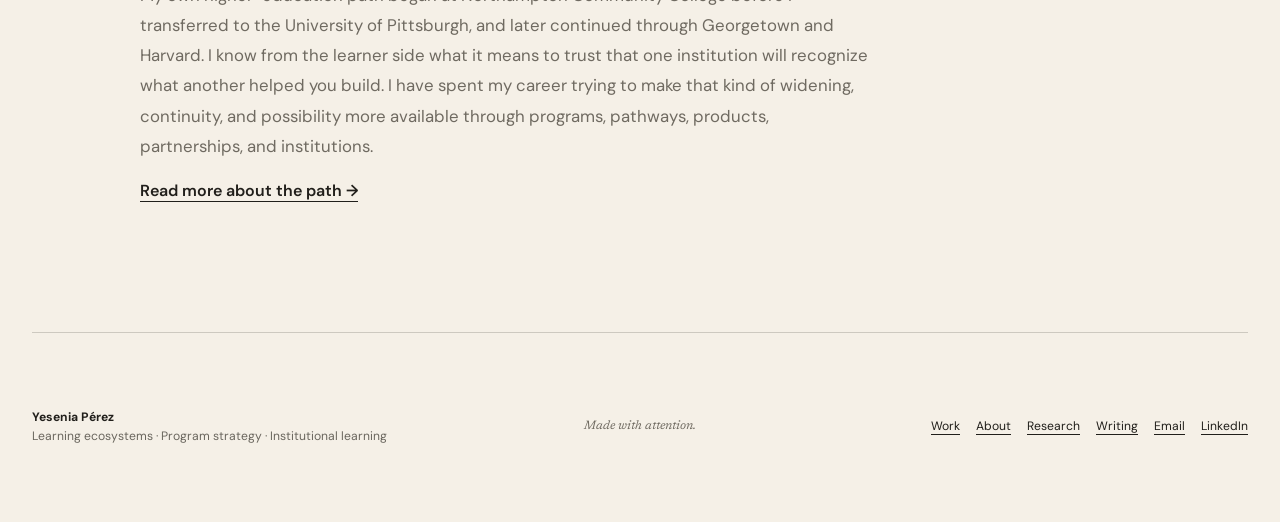
==== commit 6ee1838d: "Add transfer-student perspective to homepage" ====
--- a/index.html
+++ b/index.html
@@ -173,7 +173,7 @@
     <section class="quiet-closing section-shell section-pad reveal">
       <p class="quiet-kicker">A little more personally</p>
       <h2>I am a Puerto Rican, first-generation educator and systems thinker who still believes wonder is serious work.</h2>
-      <p>I came to this work through educational experiences that widened my own map. I have spent my career trying to build that widening into programs, pathways, products, partnerships, and institutions for other people.</p>
+      <p>My own higher-education path began at Northampton Community College before I transferred to the University of Pittsburgh, and later continued through Georgetown and Harvard. I know from the learner side what it means to trust that one institution will recognize what another helped you build. I have spent my career trying to make that kind of widening, continuity, and possibility more available through programs, pathways, products, partnerships, and institutions.</p>
       <a href="about.html">Read more about the path →</a>
     </section>
   </main>
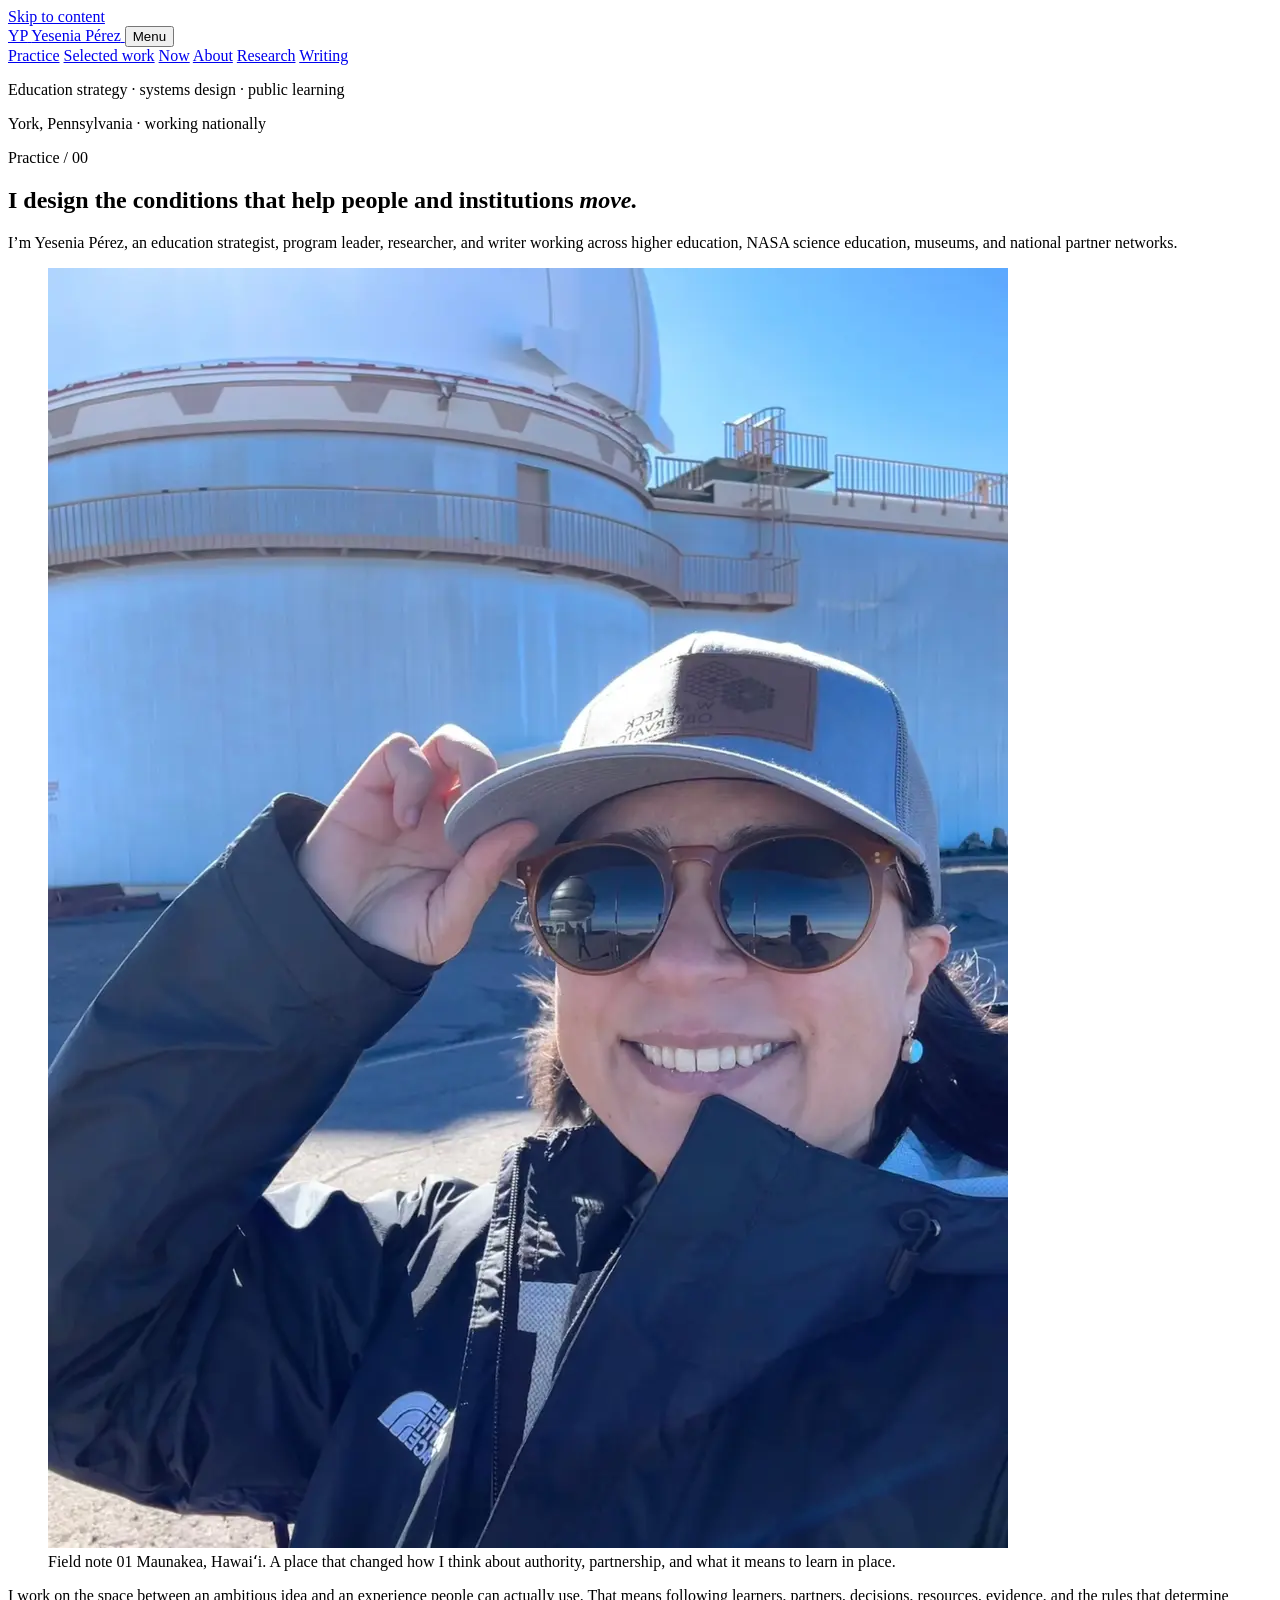
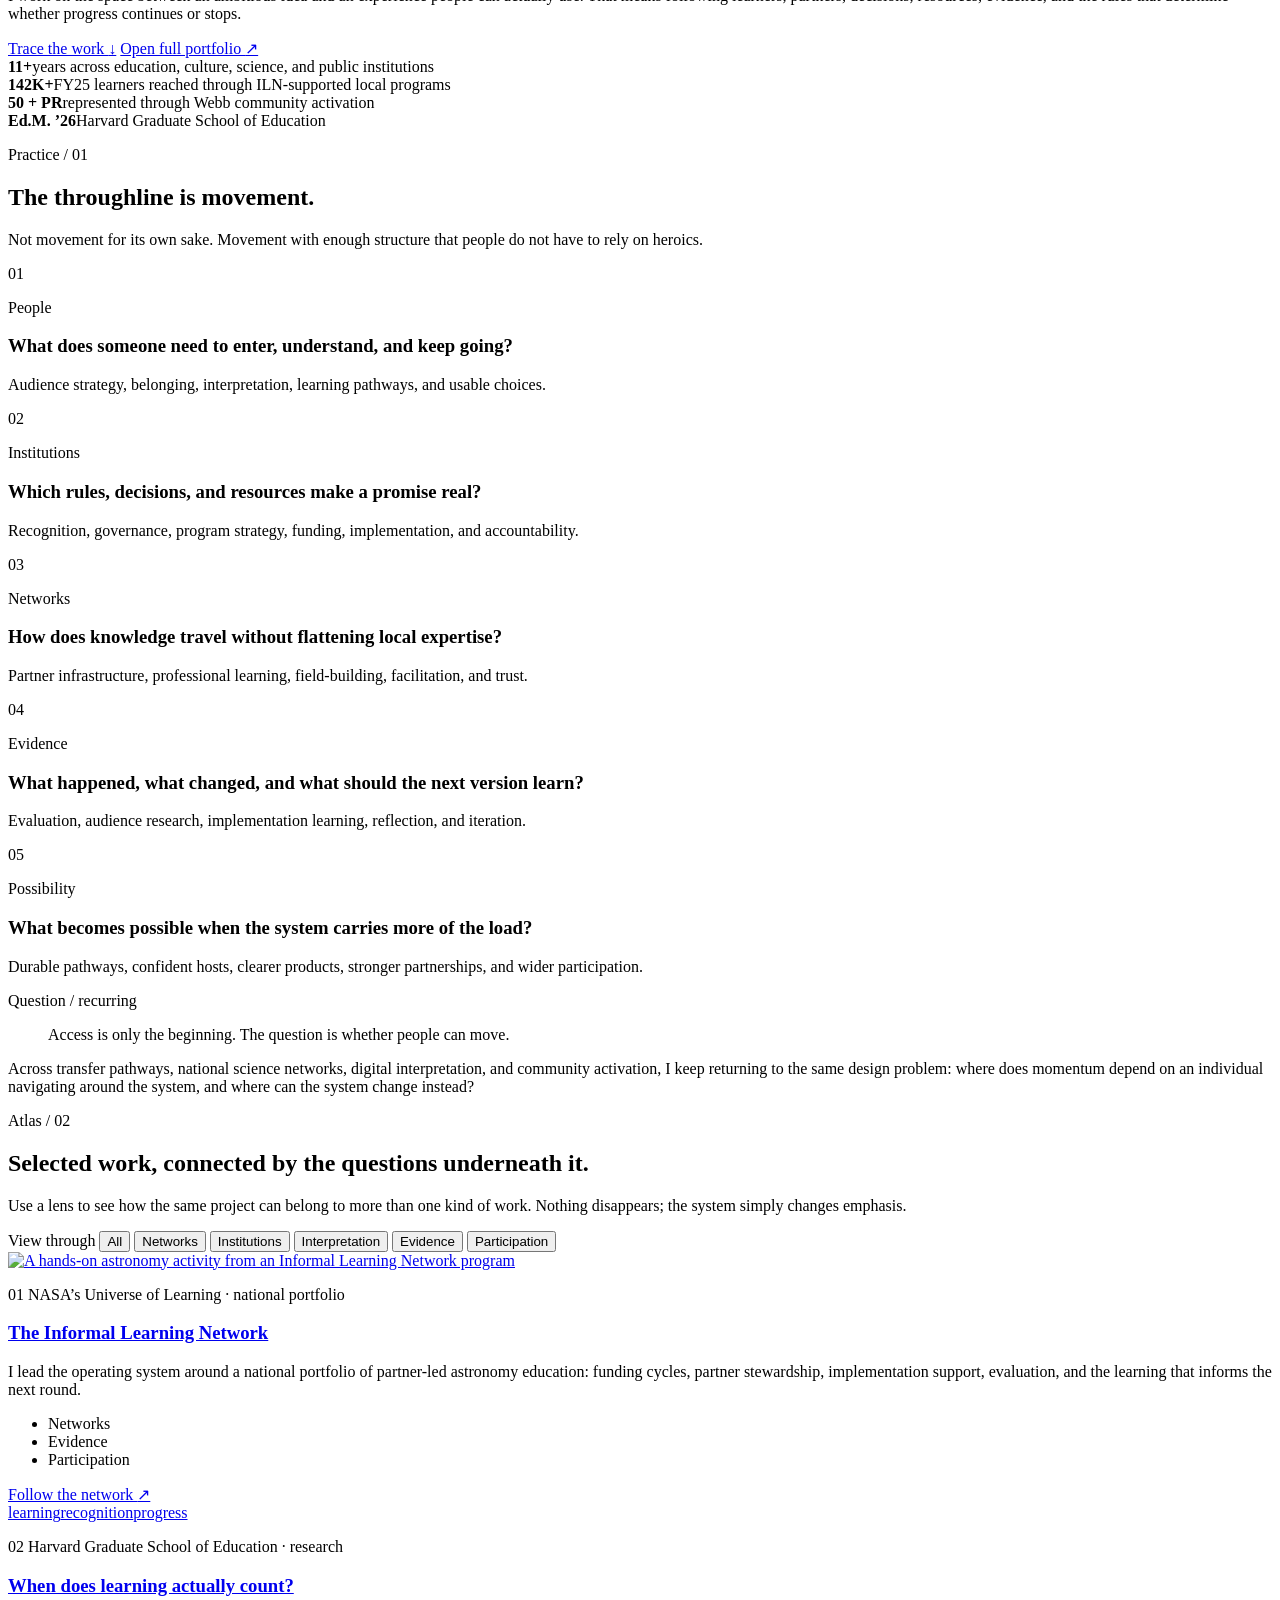
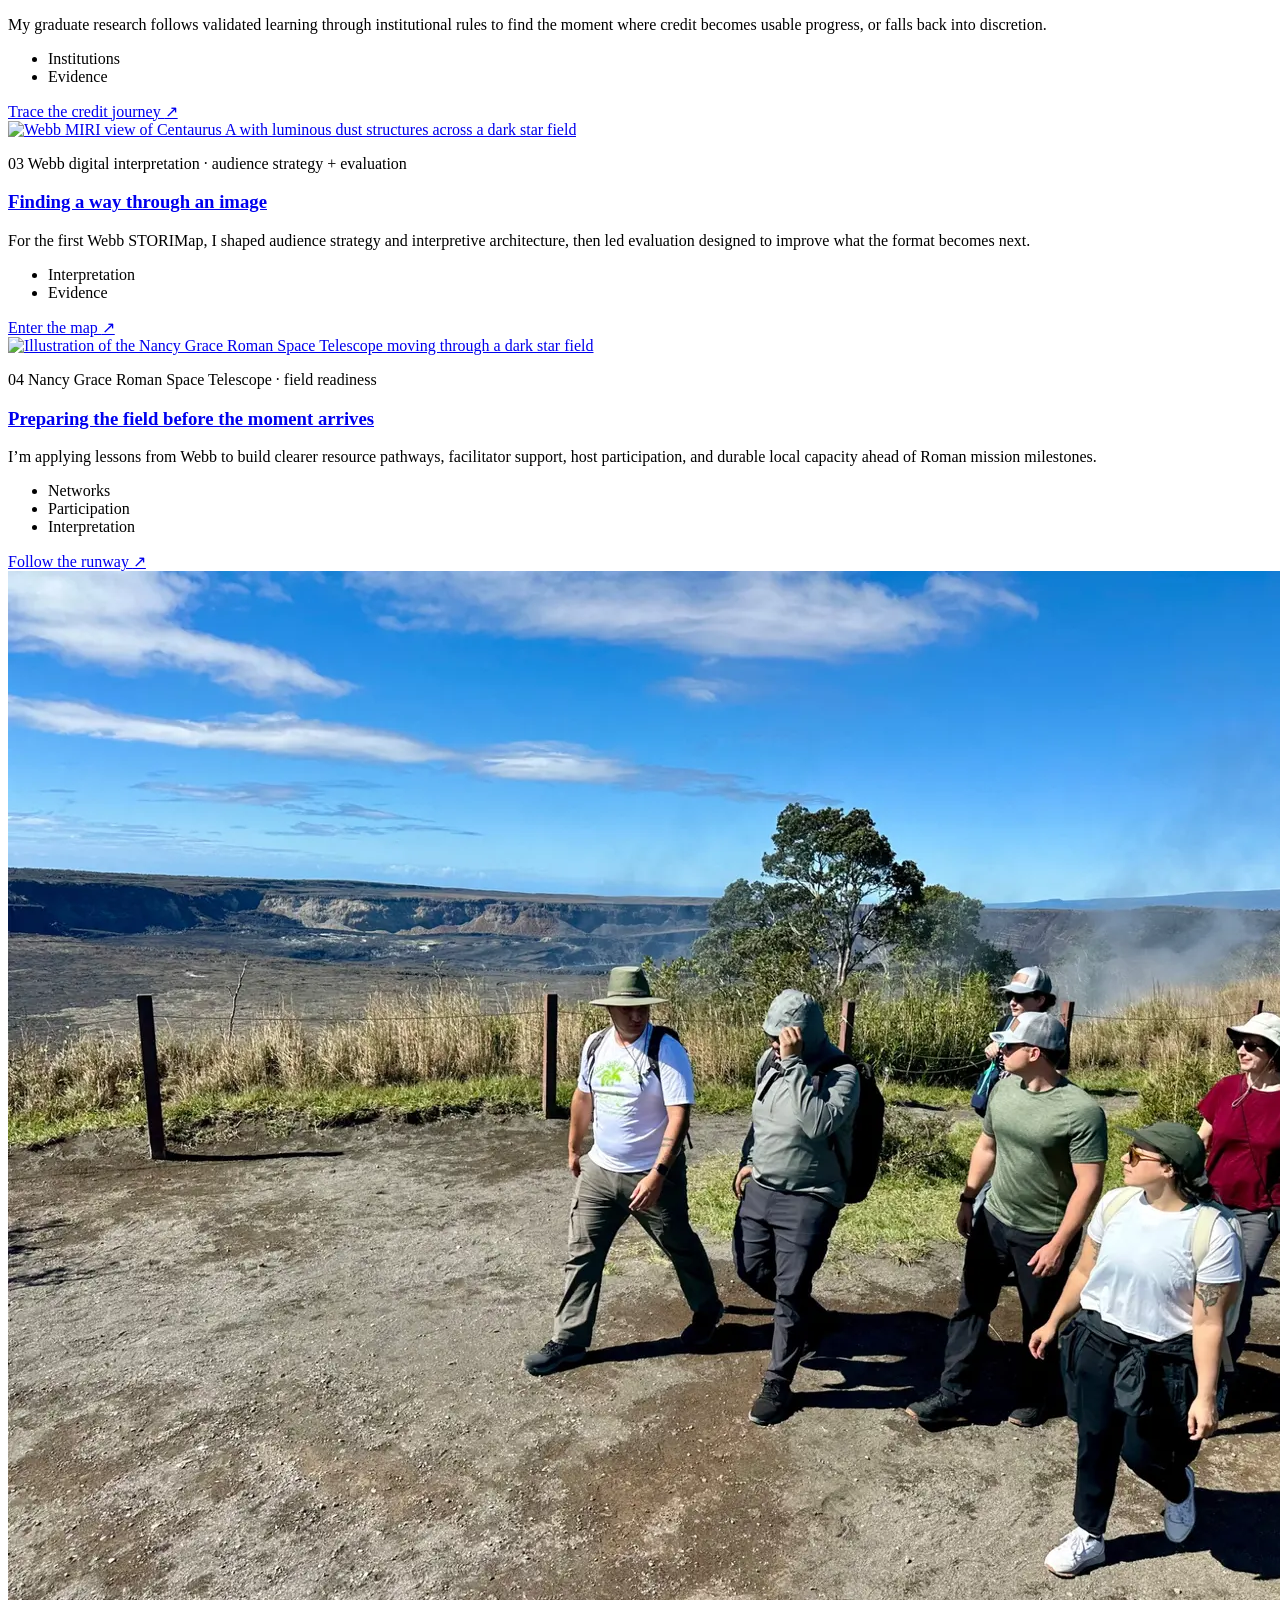
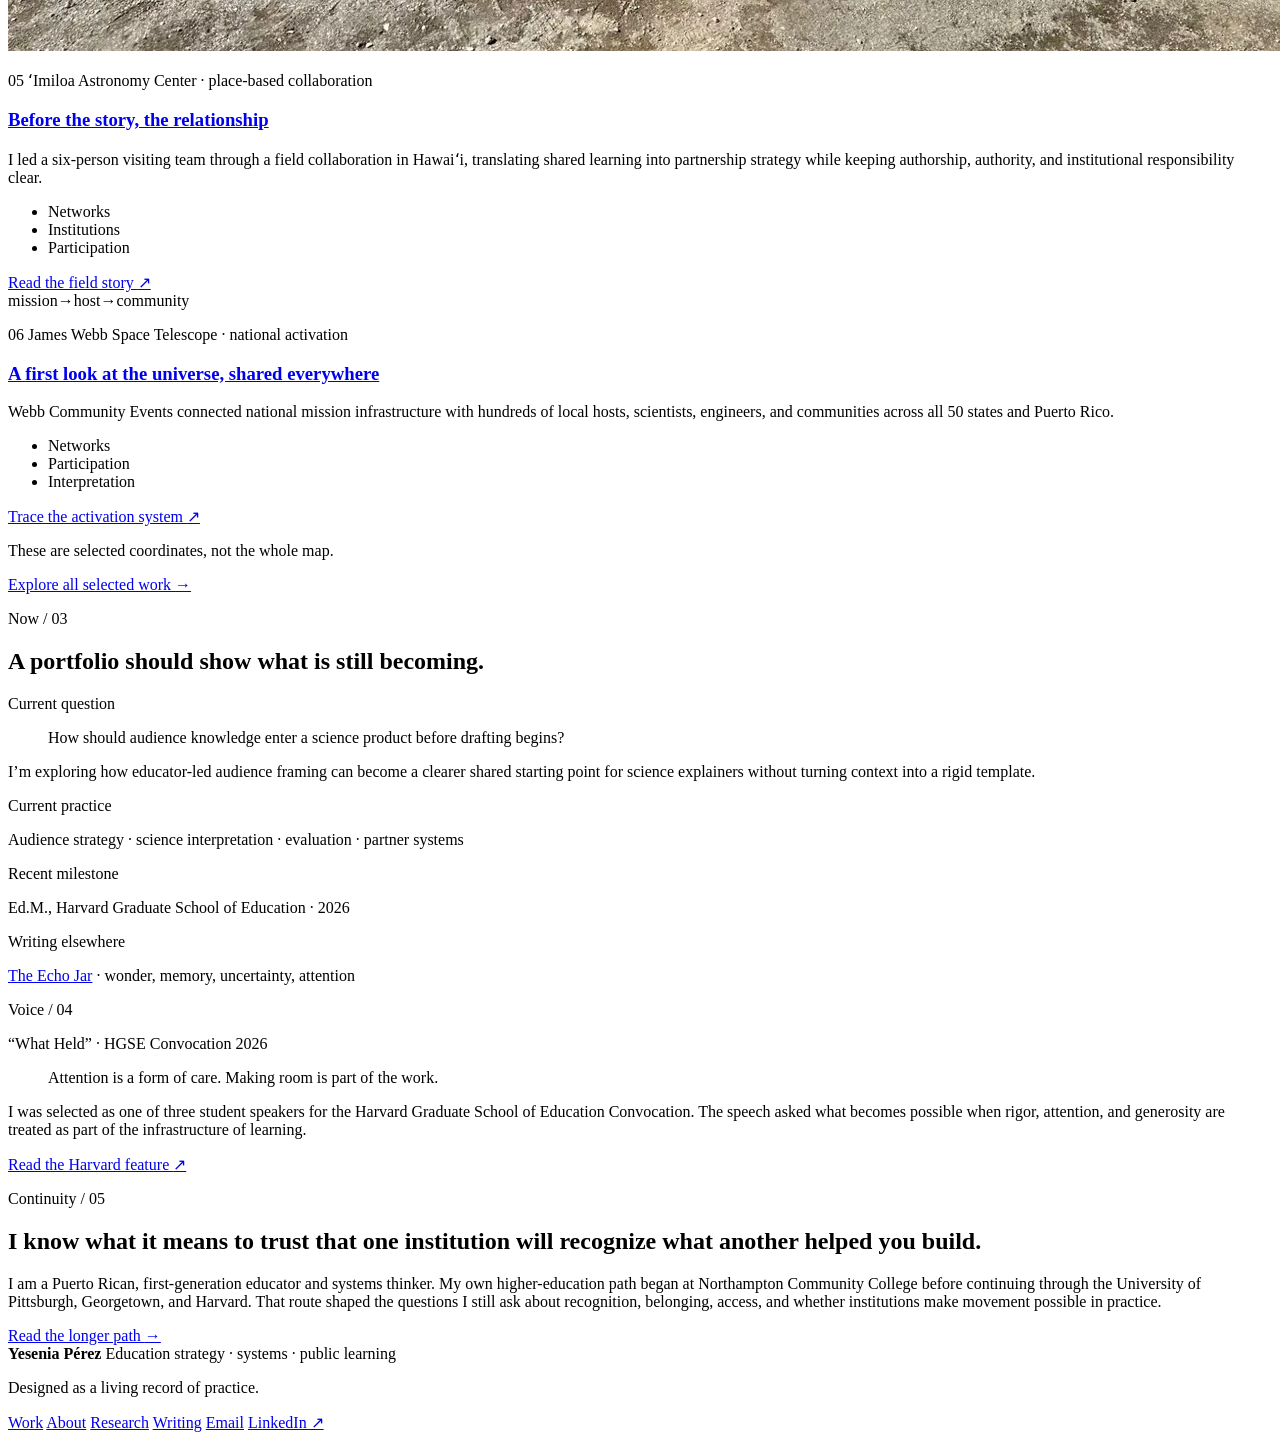
==== commit eb579771: "Prototype Living Atlas homepage architecture" ====
--- a/index.html
+++ b/index.html
@@ -3,192 +3,272 @@
 <head>
   <meta charset="utf-8">
   <meta name="viewport" content="width=device-width, initial-scale=1">
-  <meta name="description" content="Yesenia Pérez is an education strategist and program leader working across learning ecosystems, cross-institution partnerships, higher education, evaluation, and public learning.">
-  <meta name="theme-color" content="#f5f0e7">
-  <title>Yesenia Pérez — Learning ecosystems, institutional strategy, and public impact</title>
+  <meta name="description" content="Yesenia Pérez is an education strategist and systems builder working across learning ecosystems, institutional strategy, public learning, research, and evaluation.">
+  <meta name="theme-color" content="#f2eee5">
+  <title>Yesenia Pérez — Education strategy, systems, and public learning</title>
   <link rel="preconnect" href="https://fonts.googleapis.com">
   <link rel="preconnect" href="https://fonts.gstatic.com" crossorigin>
-  <link href="https://fonts.googleapis.com/css2?family=DM+Sans:wght@400;500;600&family=Newsreader:opsz,wght@6..72,400;6..72,500&display=swap" rel="stylesheet">
-  <link rel="stylesheet" href="assets/css/site.css">
-  <link rel="stylesheet" href="assets/css/quiet.css">
-  <link rel="stylesheet" href="assets/css/partnerships.css">
-  <script src="assets/js/site.js" defer></script>
+  <link href="https://fonts.googleapis.com/css2?family=DM+Mono:wght@400;500&family=DM+Sans:wght@400;500;600&family=Newsreader:opsz,wght@6..72,400;6..72,500;6..72,600&display=swap" rel="stylesheet">
+  <link rel="stylesheet" href="assets/css/atlas.css">
+  <script src="assets/js/atlas.js" defer></script>
 </head>
-<body class="quiet-site">
+<body>
   <a class="skip-link" href="#main">Skip to content</a>
 
-  <header class="site-header" data-header>
-    <a class="wordmark" href="index.html" aria-label="Yesenia Pérez, home">
-      <span>YP</span><strong>Yesenia Pérez</strong>
+  <header class="atlas-header" data-header>
+    <a class="atlas-mark" href="index.html" aria-label="Yesenia Pérez, home">
+      <span class="atlas-mark-initials" aria-hidden="true">YP</span>
+      <span class="atlas-mark-name">Yesenia Pérez</span>
     </a>
     <button class="menu-button" type="button" aria-expanded="false" aria-controls="site-nav">Menu</button>
-    <nav id="site-nav" class="site-nav" aria-label="Primary navigation">
-      <a href="work.html">Work</a>
+    <nav id="site-nav" class="atlas-nav" aria-label="Primary navigation">
+      <a href="#practice">Practice</a>
+      <a href="#work">Selected work</a>
+      <a href="#now">Now</a>
       <a href="about.html">About</a>
       <a href="research.html">Research</a>
       <a href="writing.html">Writing</a>
-      <a class="nav-cta" href="https://www.linkedin.com/in/yesenia-p%C3%A9rez-fina-xyz1031/">LinkedIn ↗</a>
     </nav>
   </header>
 
   <main id="main">
-    <section class="quiet-hero section-shell">
-      <div class="quiet-hero-copy reveal">
-        <p class="quiet-kicker">Learning ecosystems · Cross-institution strategy · Institutional learning</p>
-        <h1>I build learning systems that help institutions turn access into progress.</h1>
-        <p class="quiet-intro">I’m Yesenia Pérez, an education strategist and program leader working across higher education, NASA science education, museums, and national partner networks.</p>
-        <p class="quiet-body">I lead programs, partnerships, grant-funded initiatives, evaluation, and field-building work that helps institutions move from a strong idea to a durable experience people can actually use. My practice follows the learner and the system at the same time: pathways, support, recognition, capacity, evidence, and the relationships that make implementation possible.</p>
-        <div class="quiet-links">
-          <a href="work.html">See selected work →</a>
-          <a href="research.html">Explore higher-ed research →</a>
-        </div>
-      </div>
-
-      <figure class="quiet-portrait reveal reveal-delay">
-        <img src="assets/images/yesenia-maunakea.webp" alt="Yesenia Pérez in front of an observatory on Maunakea" width="960" height="1280">
-        <figcaption>Maunakea, Hawai‘i. One of many places that has changed how I think about learning, authority, partnership, and place.</figcaption>
+    <section class="atlas-hero shell" aria-labelledby="hero-title">
+      <div class="hero-index reveal">
+        <p>Education strategy · systems design · public learning</p>
+        <p>York, Pennsylvania · working nationally</p>
+      </div>
+
+      <div class="hero-copy reveal">
+        <p class="section-code">Practice / 00</p>
+        <h1 id="hero-title">I design the conditions that help people and institutions <em>move.</em></h1>
+        <p class="hero-lede">I’m Yesenia Pérez, an education strategist, program leader, researcher, and writer working across higher education, NASA science education, museums, and national partner networks.</p>
+      </div>
+
+      <figure class="hero-figure reveal">
+        <img src="assets/images/yesenia-maunakea.webp" alt="Yesenia Pérez standing near an observatory on Maunakea" width="960" height="1280">
+        <figcaption><span>Field note 01</span> Maunakea, Hawaiʻi. A place that changed how I think about authority, partnership, and what it means to learn in place.</figcaption>
       </figure>
-    </section>
-
-    <section class="quiet-proof section-shell reveal" aria-label="Selected career evidence">
-      <span><strong>11+ years</strong> leading learning and public-engagement work across institutions</span>
-      <span><strong>142K+</strong> participants reached through the Informal Learning Network in FY25</span>
-      <span><strong>50 states + Puerto Rico</strong> represented in Webb community activation</span>
-      <span><strong>Ed.M. · Harvard Graduate School of Education</strong> higher-education leadership and institutional strategy, 2026</span>
-    </section>
-
-    <section class="quiet-capabilities section-shell" aria-labelledby="home-capabilities-title">
-      <p class="quiet-kicker reveal">What I lead</p>
-      <h2 id="home-capabilities-title" class="reveal">The work between a good idea and a system people can actually use.</h2>
-      <div class="quiet-capability-grid">
-        <article class="reveal">
-          <span>01</span>
-          <h3>Learning pathways &amp; recognition</h3>
-          <p>I study where learners encounter friction, how prior learning becomes usable progress, and what institutional rules make pathways trustworthy rather than merely navigable.</p>
-          <a href="research.html">Higher-ed research →</a>
-        </article>
-        <article class="reveal">
-          <span>02</span>
-          <h3>Cross-institution networks &amp; capacity</h3>
-          <p>I build partner infrastructure, funding cycles, professional learning, shared resources, and peer exchange that allow local expertise to travel without flattening local context.</p>
-          <a href="case-study-iln.html">Informal Learning Network →</a>
-        </article>
-        <article class="reveal">
-          <span>03</span>
-          <h3>Evaluation &amp; continuous improvement</h3>
-          <p>I use audience research, implementation evidence, partner feedback, and evaluation to turn what happened into clearer decisions about what should happen next.</p>
-          <a href="case-study-storimap.html">STORIMap evaluation →</a>
-        </article>
-        <article class="reveal">
-          <span>04</span>
-          <h3>Field readiness &amp; public learning</h3>
-          <p>I translate major institutional priorities into tools, facilitation models, partnerships, and adaptable supports that people in varied settings can put into practice.</p>
-          <a href="case-study-roman.html">Roman Community Events →</a>
-        </article>
-      </div>
-    </section>
-
-    <section class="quiet-note section-shell section-pad reveal">
-      <p class="quiet-kicker">What I keep returning to</p>
-      <blockquote>Access is only the beginning. The question is whether people can move.</blockquote>
-      <div class="quiet-columns">
-        <p>I care about the space between being admitted into a system and being able to make meaningful progress through it. That means looking closely at pathways, recognition, support, language, belonging, and the rules that quietly determine who has to work hardest to move forward.</p>
-        <p>I also care about institutional capacity. Good practice does not scale because someone writes a better slogan. It scales when people have usable tools, clear decisions, trusted relationships, appropriate resources, and evidence strong enough to improve the next round.</p>
-      </div>
-    </section>
-
-    <section class="quiet-selected section-shell section-pad">
-      <header class="quiet-section-heading reveal">
-        <p class="quiet-kicker">Selected work</p>
-        <h2>Learning ecosystems at different scales.</h2>
-        <p>These projects move from national partner networks to higher-education pathway research, public learning strategy, and evaluation. The common thread is making institutional promises more usable in practice.</p>
+
+      <div class="hero-thesis reveal">
+        <p>I work on the space between an ambitious idea and an experience people can actually use. That means following learners, partners, decisions, resources, evidence, and the rules that determine whether progress continues or stops.</p>
+        <div class="hero-actions">
+          <a href="#work">Trace the work <span aria-hidden="true">↓</span></a>
+          <a href="work.html">Open full portfolio <span aria-hidden="true">↗</span></a>
+        </div>
+      </div>
+    </section>
+
+    <section class="signal-band" aria-label="Selected evidence">
+      <div class="shell signal-grid">
+        <div><strong>11+</strong><span>years across education, culture, science, and public institutions</span></div>
+        <div><strong>142K+</strong><span>FY25 learners reached through ILN-supported local programs</span></div>
+        <div><strong>50 + PR</strong><span>represented through Webb community activation</span></div>
+        <div><strong>Ed.M. ’26</strong><span>Harvard Graduate School of Education</span></div>
+      </div>
+    </section>
+
+    <section id="practice" class="practice-section shell section-space" aria-labelledby="practice-title">
+      <aside class="practice-rail reveal">
+        <p class="section-code">Practice / 01</p>
+        <h2 id="practice-title">The throughline is movement.</h2>
+        <p>Not movement for its own sake. Movement with enough structure that people do not have to rely on heroics.</p>
+      </aside>
+
+      <div class="practice-flow" data-practice-map>
+        <div class="flow-line" aria-hidden="true"></div>
+        <article class="flow-node reveal" data-domain="people">
+          <span class="node-number">01</span>
+          <div><p class="node-label">People</p><h3>What does someone need to enter, understand, and keep going?</h3><p>Audience strategy, belonging, interpretation, learning pathways, and usable choices.</p></div>
+        </article>
+        <article class="flow-node reveal" data-domain="institutions">
+          <span class="node-number">02</span>
+          <div><p class="node-label">Institutions</p><h3>Which rules, decisions, and resources make a promise real?</h3><p>Recognition, governance, program strategy, funding, implementation, and accountability.</p></div>
+        </article>
+        <article class="flow-node reveal" data-domain="networks">
+          <span class="node-number">03</span>
+          <div><p class="node-label">Networks</p><h3>How does knowledge travel without flattening local expertise?</h3><p>Partner infrastructure, professional learning, field-building, facilitation, and trust.</p></div>
+        </article>
+        <article class="flow-node reveal" data-domain="evidence">
+          <span class="node-number">04</span>
+          <div><p class="node-label">Evidence</p><h3>What happened, what changed, and what should the next version learn?</h3><p>Evaluation, audience research, implementation learning, reflection, and iteration.</p></div>
+        </article>
+        <article class="flow-node reveal" data-domain="possibility">
+          <span class="node-number">05</span>
+          <div><p class="node-label">Possibility</p><h3>What becomes possible when the system carries more of the load?</h3><p>Durable pathways, confident hosts, clearer products, stronger partnerships, and wider participation.</p></div>
+        </article>
+      </div>
+    </section>
+
+    <section class="question-interlude">
+      <div class="shell question-grid reveal">
+        <p class="section-code light">Question / recurring</p>
+        <blockquote>Access is only the beginning. The question is whether people can move.</blockquote>
+        <p>Across transfer pathways, national science networks, digital interpretation, and community activation, I keep returning to the same design problem: where does momentum depend on an individual navigating around the system, and where can the system change instead?</p>
+      </div>
+    </section>
+
+    <section id="work" class="work-atlas shell section-space" aria-labelledby="work-title">
+      <header class="work-heading reveal">
+        <div>
+          <p class="section-code">Atlas / 02</p>
+          <h2 id="work-title">Selected work, connected by the questions underneath it.</h2>
+        </div>
+        <p>Use a lens to see how the same project can belong to more than one kind of work. Nothing disappears; the system simply changes emphasis.</p>
       </header>
 
-      <div class="quiet-feature-list">
-        <article class="quiet-feature reveal">
-          <a href="case-study-iln.html" aria-label="Explore the Informal Learning Network">
-            <div class="partnership-thumb" aria-hidden="true"><span>Local knowledge</span><span class="exchange-symbol">↔</span><span>NASA science</span></div>
-          </a>
-          <div>
-            <p class="quiet-meta">NASA’s Universe of Learning · National learning network</p>
-            <h3>The Informal Learning Network</h3>
-            <p>I lead the funding cycles, partner stewardship, professional support, evaluation, and shared learning that connect museums, libraries, science centers, schools, universities, and community organizations around locally relevant STEM learning.</p>
-            <a href="case-study-iln.html">Read the story →</a>
-          </div>
-        </article>
-
-        <article class="quiet-feature quiet-feature-reverse reveal">
-          <a href="research.html">
-            <div class="quiet-project-placeholder quiet-paper-art" aria-hidden="true"><span>Learning → recognition → progress</span></div>
-          </a>
-          <div>
-            <p class="quiet-meta">Harvard Graduate School of Education · Higher education research</p>
-            <h3>When does learning actually count?</h3>
-            <p>My graduate research examined apprenticeship-to-degree pathways, transfer and recognition, and the point where validated learning either becomes usable credential progress or falls back into case-by-case discretion.</p>
-            <a href="research.html">Explore the research →</a>
-          </div>
-        </article>
-
-        <article class="quiet-feature reveal">
-          <a class="quiet-feature-image" href="case-study-roman.html">
+      <div class="lens-bar reveal" role="group" aria-label="View work through a practice lens">
+        <span>View through</span>
+        <button class="lens-button is-active" type="button" data-lens="all" aria-pressed="true">All</button>
+        <button class="lens-button" type="button" data-lens="networks" aria-pressed="false">Networks</button>
+        <button class="lens-button" type="button" data-lens="institutions" aria-pressed="false">Institutions</button>
+        <button class="lens-button" type="button" data-lens="interpretation" aria-pressed="false">Interpretation</button>
+        <button class="lens-button" type="button" data-lens="evidence" aria-pressed="false">Evidence</button>
+        <button class="lens-button" type="button" data-lens="participation" aria-pressed="false">Participation</button>
+      </div>
+
+      <div class="work-system" data-work-system>
+        <article class="work-node work-node-image reveal" data-tags="networks evidence participation" data-index="01">
+          <a class="work-media" href="case-study-iln.html" aria-label="Explore the Informal Learning Network">
+            <img src="https://universe-of-learning.org/files/live/sites/uol/files/home/resources/projects/informal-learning-network/_images/UoL-ILN-IntroAstronomy-Pinhead-1-2400x1200.jpg?t=tn370" alt="A hands-on astronomy activity from an Informal Learning Network program" width="1600" height="800" loading="lazy">
+          </a>
+          <div class="work-copy">
+            <p class="work-meta"><span>01</span> NASA’s Universe of Learning · national portfolio</p>
+            <h3><a href="case-study-iln.html">The Informal Learning Network</a></h3>
+            <p>I lead the operating system around a national portfolio of partner-led astronomy education: funding cycles, partner stewardship, implementation support, evaluation, and the learning that informs the next round.</p>
+            <ul class="work-tags"><li>Networks</li><li>Evidence</li><li>Participation</li></ul>
+            <a class="work-link" href="case-study-iln.html">Follow the network <span aria-hidden="true">↗</span></a>
+          </div>
+        </article>
+
+        <article class="work-node work-node-diagram reveal" data-tags="institutions evidence" data-index="02">
+          <a class="diagram-field" href="research.html" aria-label="Explore higher education research">
+            <span>learning</span><i aria-hidden="true"></i><span>recognition</span><i aria-hidden="true"></i><span>progress</span>
+          </a>
+          <div class="work-copy">
+            <p class="work-meta"><span>02</span> Harvard Graduate School of Education · research</p>
+            <h3><a href="research.html">When does learning actually count?</a></h3>
+            <p>My graduate research follows validated learning through institutional rules to find the moment where credit becomes usable progress, or falls back into discretion.</p>
+            <ul class="work-tags"><li>Institutions</li><li>Evidence</li></ul>
+            <a class="work-link" href="research.html">Trace the credit journey <span aria-hidden="true">↗</span></a>
+          </div>
+        </article>
+
+        <article class="work-node work-node-image work-node-wide reveal" data-tags="interpretation evidence" data-index="03">
+          <a class="work-media" href="case-study-storimap.html" aria-label="Explore the STORIMap case study">
+            <img src="https://cdn.esawebb.org/archives/images/wallpaper_fhd/weic2615a.jpg" alt="Webb MIRI view of Centaurus A with luminous dust structures across a dark star field" width="1920" height="1080" loading="lazy">
+          </a>
+          <div class="work-copy">
+            <p class="work-meta"><span>03</span> Webb digital interpretation · audience strategy + evaluation</p>
+            <h3><a href="case-study-storimap.html">Finding a way through an image</a></h3>
+            <p>For the first Webb STORIMap, I shaped audience strategy and interpretive architecture, then led evaluation designed to improve what the format becomes next.</p>
+            <ul class="work-tags"><li>Interpretation</li><li>Evidence</li></ul>
+            <a class="work-link" href="case-study-storimap.html">Enter the map <span aria-hidden="true">↗</span></a>
+          </div>
+        </article>
+
+        <article class="work-node work-node-image reveal" data-tags="networks participation interpretation" data-index="04">
+          <a class="work-media" href="case-study-roman.html" aria-label="Explore Roman Community Engagement">
             <img src="https://assets.science.nasa.gov/dynamicimage/assets/science/missions/rst/spacecraft-illustrations/RST_Slew_shots_4k_60_ProRes.00703_print.jpg" alt="Illustration of the Nancy Grace Roman Space Telescope moving through a dark star field" width="1600" height="900" loading="lazy">
           </a>
-          <div>
-            <p class="quiet-meta">Nancy Grace Roman Space Telescope · National field readiness</p>
-            <h3>Preparing communities for Roman</h3>
-            <p>I’m applying lessons from Webb to expand the host network, strengthen facilitator pathways, connect partners with experts, and build a more usable support system ahead of mission milestones.</p>
-            <a href="case-study-roman.html">Read the practice brief →</a>
-          </div>
-        </article>
-
-        <article class="quiet-feature quiet-feature-reverse reveal">
-          <a class="quiet-feature-image" href="case-study-storimap.html">
-            <img src="https://cdn.esawebb.org/archives/images/wallpaper_fhd/weic2615a.jpg" alt="Webb MIRI view of Centaurus A with luminous dust structures across a dark star field" width="1920" height="1080" loading="lazy">
-          </a>
-          <div>
-            <p class="quiet-meta">Webb digital interpretation · Audience strategy &amp; evaluation</p>
-            <h3>Finding a way through an image</h3>
-            <p>For the first Webb STORIMap, I shaped audience strategy and interpretive architecture, then led evaluation work to understand what helped visitors navigate, comprehend, and find meaning in the experience.</p>
-            <a href="case-study-storimap.html">Read the story →</a>
-          </div>
-        </article>
-      </div>
-
-      <a class="quiet-all-work" href="work.html">Explore all selected work →</a>
-    </section>
-
-    <section class="quiet-voice">
-      <div class="section-shell quiet-voice-grid">
-        <div class="reveal">
-          <p class="quiet-kicker">“What Held” · HGSE Convocation 2026</p>
-          <blockquote>Attention is a form of care. Making room is part of the work.</blockquote>
-        </div>
-        <div class="reveal reveal-delay">
-          <p>I was selected as one of three student speakers for the Harvard Graduate School of Education Convocation. I spoke about the structures, people, and small acts of attention that make it possible for people with full and complicated lives to keep learning.</p>
-          <a href="https://www.gse.harvard.edu/ideas/news/26/05/hgse-sets-stage-graduation-convocation">Read the Harvard feature →</a>
-        </div>
-      </div>
-    </section>
-
-    <section class="quiet-closing section-shell section-pad reveal">
-      <p class="quiet-kicker">A little more personally</p>
-      <h2>I am a Puerto Rican, first-generation educator and systems thinker who still believes wonder is serious work.</h2>
-      <p>My own higher-education path began at Northampton Community College before I transferred to the University of Pittsburgh, and later continued through Georgetown and Harvard. I know from the learner side what it means to trust that one institution will recognize what another helped you build. I have spent my career trying to make that kind of widening, continuity, and possibility more available through programs, pathways, products, partnerships, and institutions.</p>
-      <a href="about.html">Read more about the path →</a>
+          <div class="work-copy">
+            <p class="work-meta"><span>04</span> Nancy Grace Roman Space Telescope · field readiness</p>
+            <h3><a href="case-study-roman.html">Preparing the field before the moment arrives</a></h3>
+            <p>I’m applying lessons from Webb to build clearer resource pathways, facilitator support, host participation, and durable local capacity ahead of Roman mission milestones.</p>
+            <ul class="work-tags"><li>Networks</li><li>Participation</li><li>Interpretation</li></ul>
+            <a class="work-link" href="case-study-roman.html">Follow the runway <span aria-hidden="true">↗</span></a>
+          </div>
+        </article>
+
+        <article class="work-node work-node-image reveal" data-tags="networks institutions participation" data-index="05">
+          <a class="work-media" href="case-study-hawaii.html" aria-label="Explore the Hawaiʻi collaboration case study">
+            <img src="assets/images/maunakea-field-team.webp" alt="A field team walking together through a volcanic landscape in Hawaiʻi" width="1440" height="1080" loading="lazy">
+          </a>
+          <div class="work-copy">
+            <p class="work-meta"><span>05</span> ʻImiloa Astronomy Center · place-based collaboration</p>
+            <h3><a href="case-study-hawaii.html">Before the story, the relationship</a></h3>
+            <p>I led a six-person visiting team through a field collaboration in Hawaiʻi, translating shared learning into partnership strategy while keeping authorship, authority, and institutional responsibility clear.</p>
+            <ul class="work-tags"><li>Networks</li><li>Institutions</li><li>Participation</li></ul>
+            <a class="work-link" href="case-study-hawaii.html">Read the field story <span aria-hidden="true">↗</span></a>
+          </div>
+        </article>
+
+        <article class="work-node work-node-text reveal" data-tags="networks participation interpretation" data-index="06">
+          <div class="text-field" aria-hidden="true"><span>mission</span><span>→</span><span>host</span><span>→</span><span>community</span></div>
+          <div class="work-copy">
+            <p class="work-meta"><span>06</span> James Webb Space Telescope · national activation</p>
+            <h3><a href="case-study-webb-community-events.html">A first look at the universe, shared everywhere</a></h3>
+            <p>Webb Community Events connected national mission infrastructure with hundreds of local hosts, scientists, engineers, and communities across all 50 states and Puerto Rico.</p>
+            <ul class="work-tags"><li>Networks</li><li>Participation</li><li>Interpretation</li></ul>
+            <a class="work-link" href="case-study-webb-community-events.html">Trace the activation system <span aria-hidden="true">↗</span></a>
+          </div>
+        </article>
+      </div>
+
+      <div class="work-footer reveal">
+        <p>These are selected coordinates, not the whole map.</p>
+        <a href="work.html">Explore all selected work <span aria-hidden="true">→</span></a>
+      </div>
+    </section>
+
+    <section id="now" class="now-section section-space" aria-labelledby="now-title">
+      <div class="shell now-grid">
+        <div class="now-heading reveal">
+          <p class="section-code light">Now / 03</p>
+          <h2 id="now-title">A portfolio should show what is still becoming.</h2>
+        </div>
+        <div class="now-question reveal">
+          <p class="now-label">Current question</p>
+          <blockquote>How should audience knowledge enter a science product before drafting begins?</blockquote>
+          <p>I’m exploring how educator-led audience framing can become a clearer shared starting point for science explainers without turning context into a rigid template.</p>
+        </div>
+        <div class="now-stack reveal">
+          <div><span>Current practice</span><p>Audience strategy · science interpretation · evaluation · partner systems</p></div>
+          <div><span>Recent milestone</span><p>Ed.M., Harvard Graduate School of Education · 2026</p></div>
+          <div><span>Writing elsewhere</span><p><a href="writing.html">The Echo Jar</a> · wonder, memory, uncertainty, attention</p></div>
+        </div>
+      </div>
+    </section>
+
+    <section class="voice-section shell section-space">
+      <div class="voice-line reveal">
+        <p class="section-code">Voice / 04</p>
+        <p>“What Held” · HGSE Convocation 2026</p>
+      </div>
+      <div class="voice-grid">
+        <blockquote class="reveal">Attention is a form of care. Making room is part of the work.</blockquote>
+        <div class="voice-copy reveal">
+          <p>I was selected as one of three student speakers for the Harvard Graduate School of Education Convocation. The speech asked what becomes possible when rigor, attention, and generosity are treated as part of the infrastructure of learning.</p>
+          <a href="https://www.gse.harvard.edu/ideas/news/26/05/hgse-sets-stage-graduation-convocation">Read the Harvard feature <span aria-hidden="true">↗</span></a>
+        </div>
+      </div>
+    </section>
+
+    <section class="closing-section">
+      <div class="shell closing-grid reveal">
+        <p class="section-code light">Continuity / 05</p>
+        <h2>I know what it means to trust that one institution will recognize what another helped you build.</h2>
+        <div>
+          <p>I am a Puerto Rican, first-generation educator and systems thinker. My own higher-education path began at Northampton Community College before continuing through the University of Pittsburgh, Georgetown, and Harvard. That route shaped the questions I still ask about recognition, belonging, access, and whether institutions make movement possible in practice.</p>
+          <a href="about.html">Read the longer path <span aria-hidden="true">→</span></a>
+        </div>
+      </div>
     </section>
   </main>
 
-  <footer class="site-footer section-shell">
-    <div><strong>Yesenia Pérez</strong><span>Learning ecosystems · Program strategy · Institutional learning</span></div>
-    <p>Made with attention.</p>
-    <div class="footer-links">
+  <footer class="atlas-footer shell">
+    <div>
+      <strong>Yesenia Pérez</strong>
+      <span>Education strategy · systems · public learning</span>
+    </div>
+    <p>Designed as a living record of practice.</p>
+    <nav aria-label="Footer navigation">
       <a href="work.html">Work</a>
       <a href="about.html">About</a>
       <a href="research.html">Research</a>
       <a href="writing.html">Writing</a>
       <a href="mailto:yperez@gse.harvard.edu">Email</a>
-      <a href="https://www.linkedin.com/in/yesenia-p%C3%A9rez-fina-xyz1031/">LinkedIn</a>
-    </div>
+      <a href="https://www.linkedin.com/in/yesenia-p%C3%A9rez-fina-xyz1031/">LinkedIn ↗</a>
+    </nav>
   </footer>
 </body>
 </html>
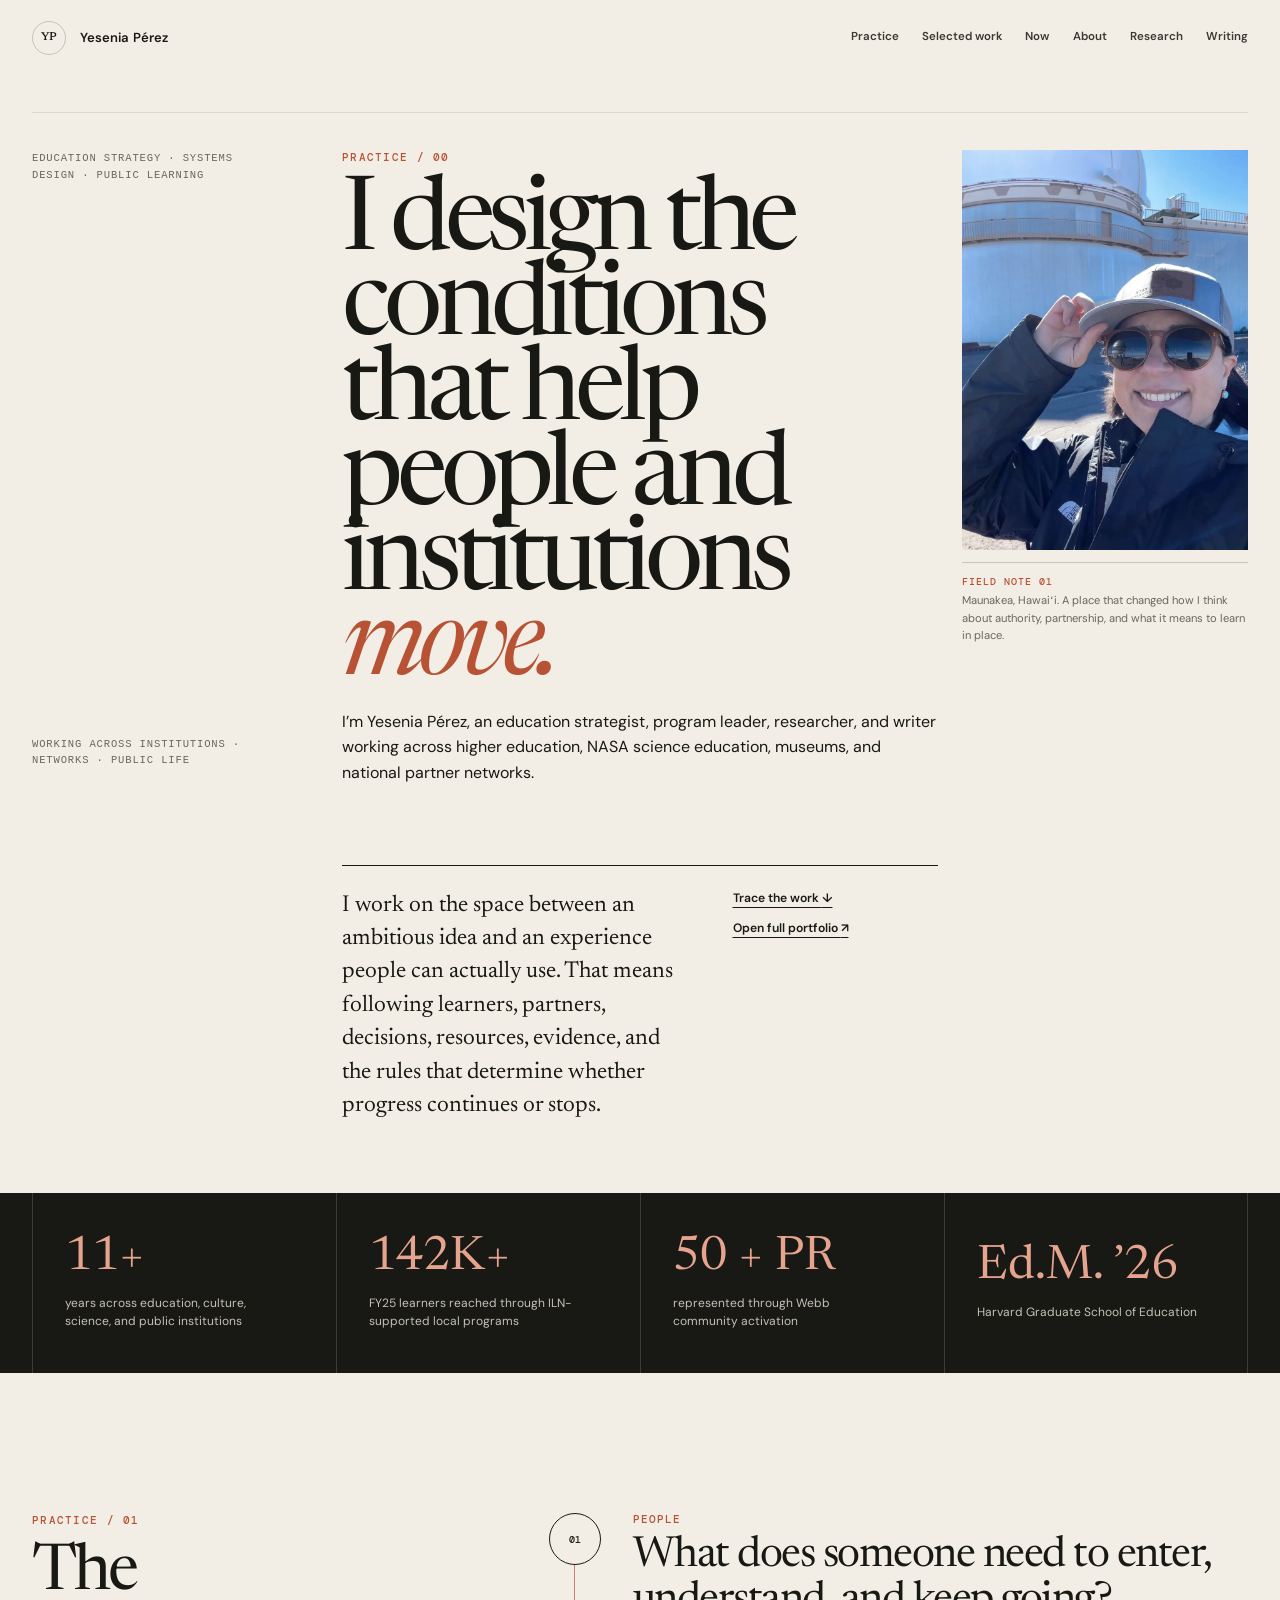
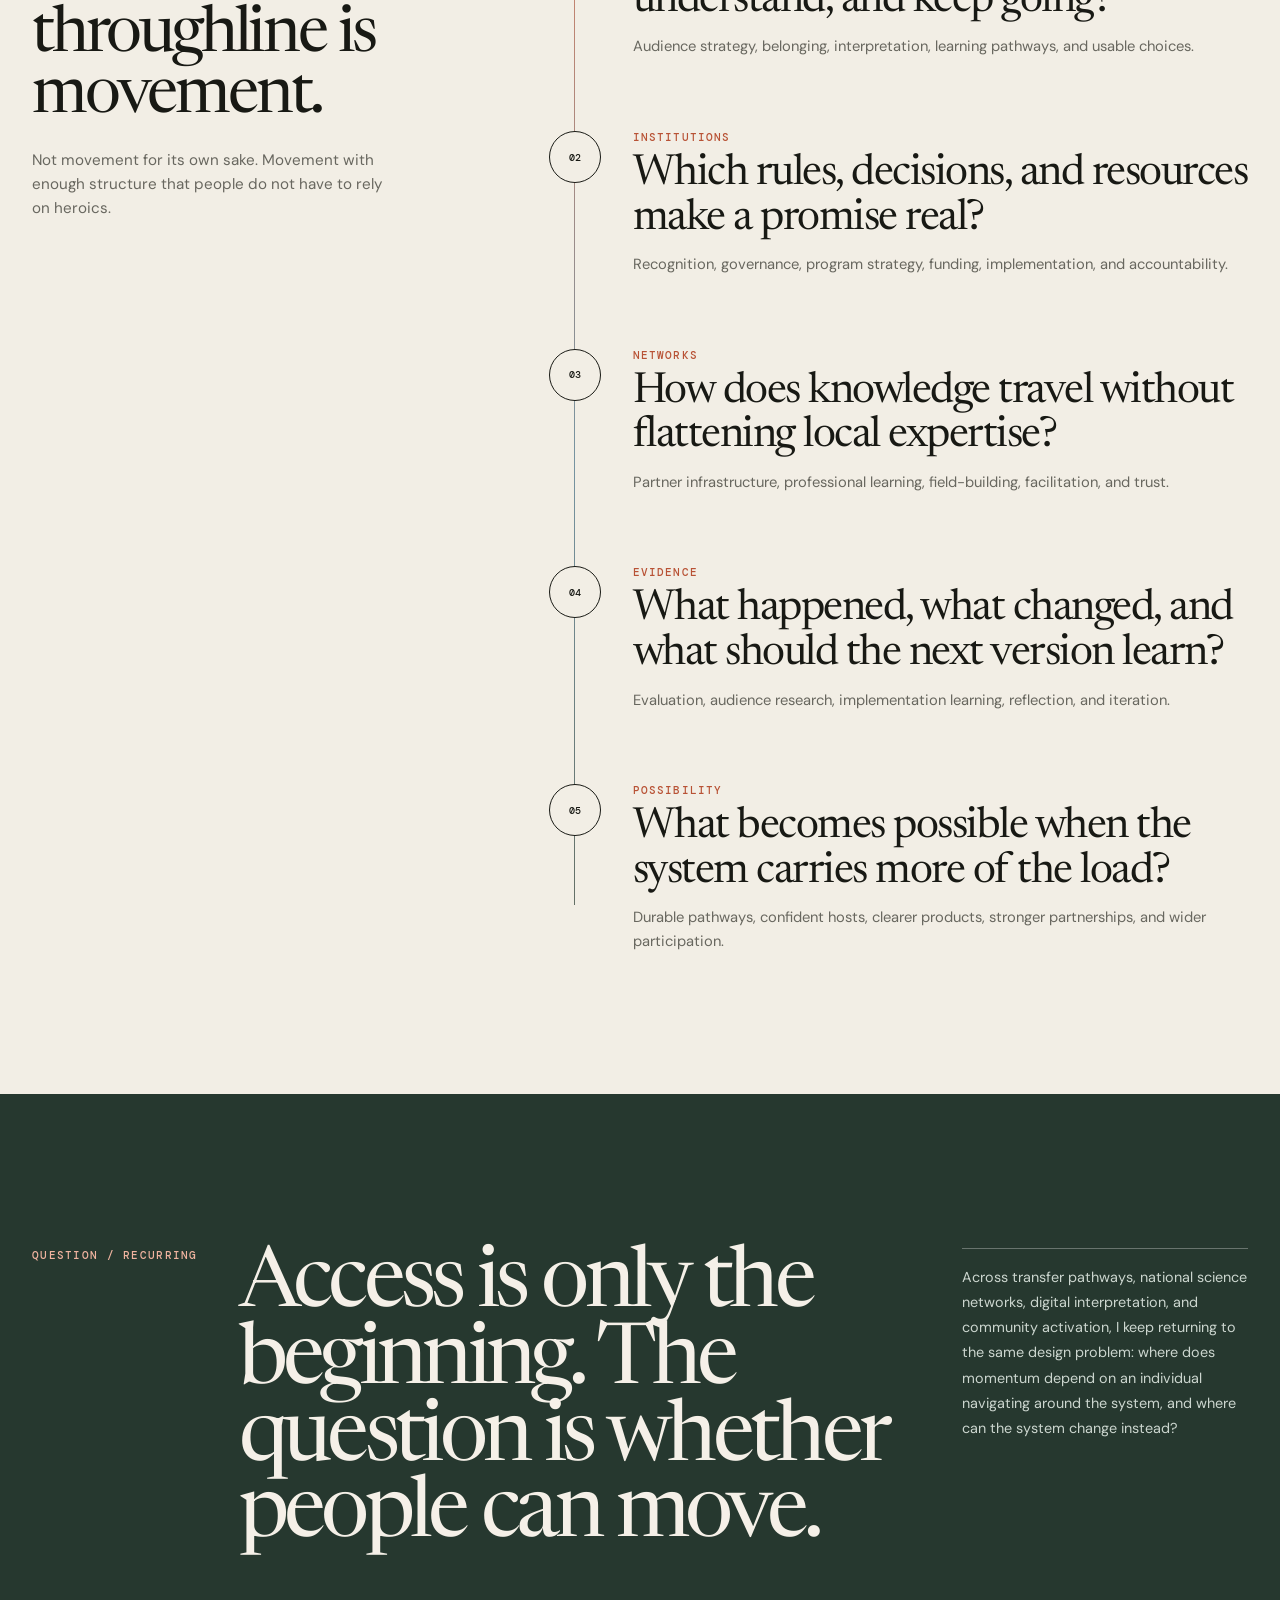
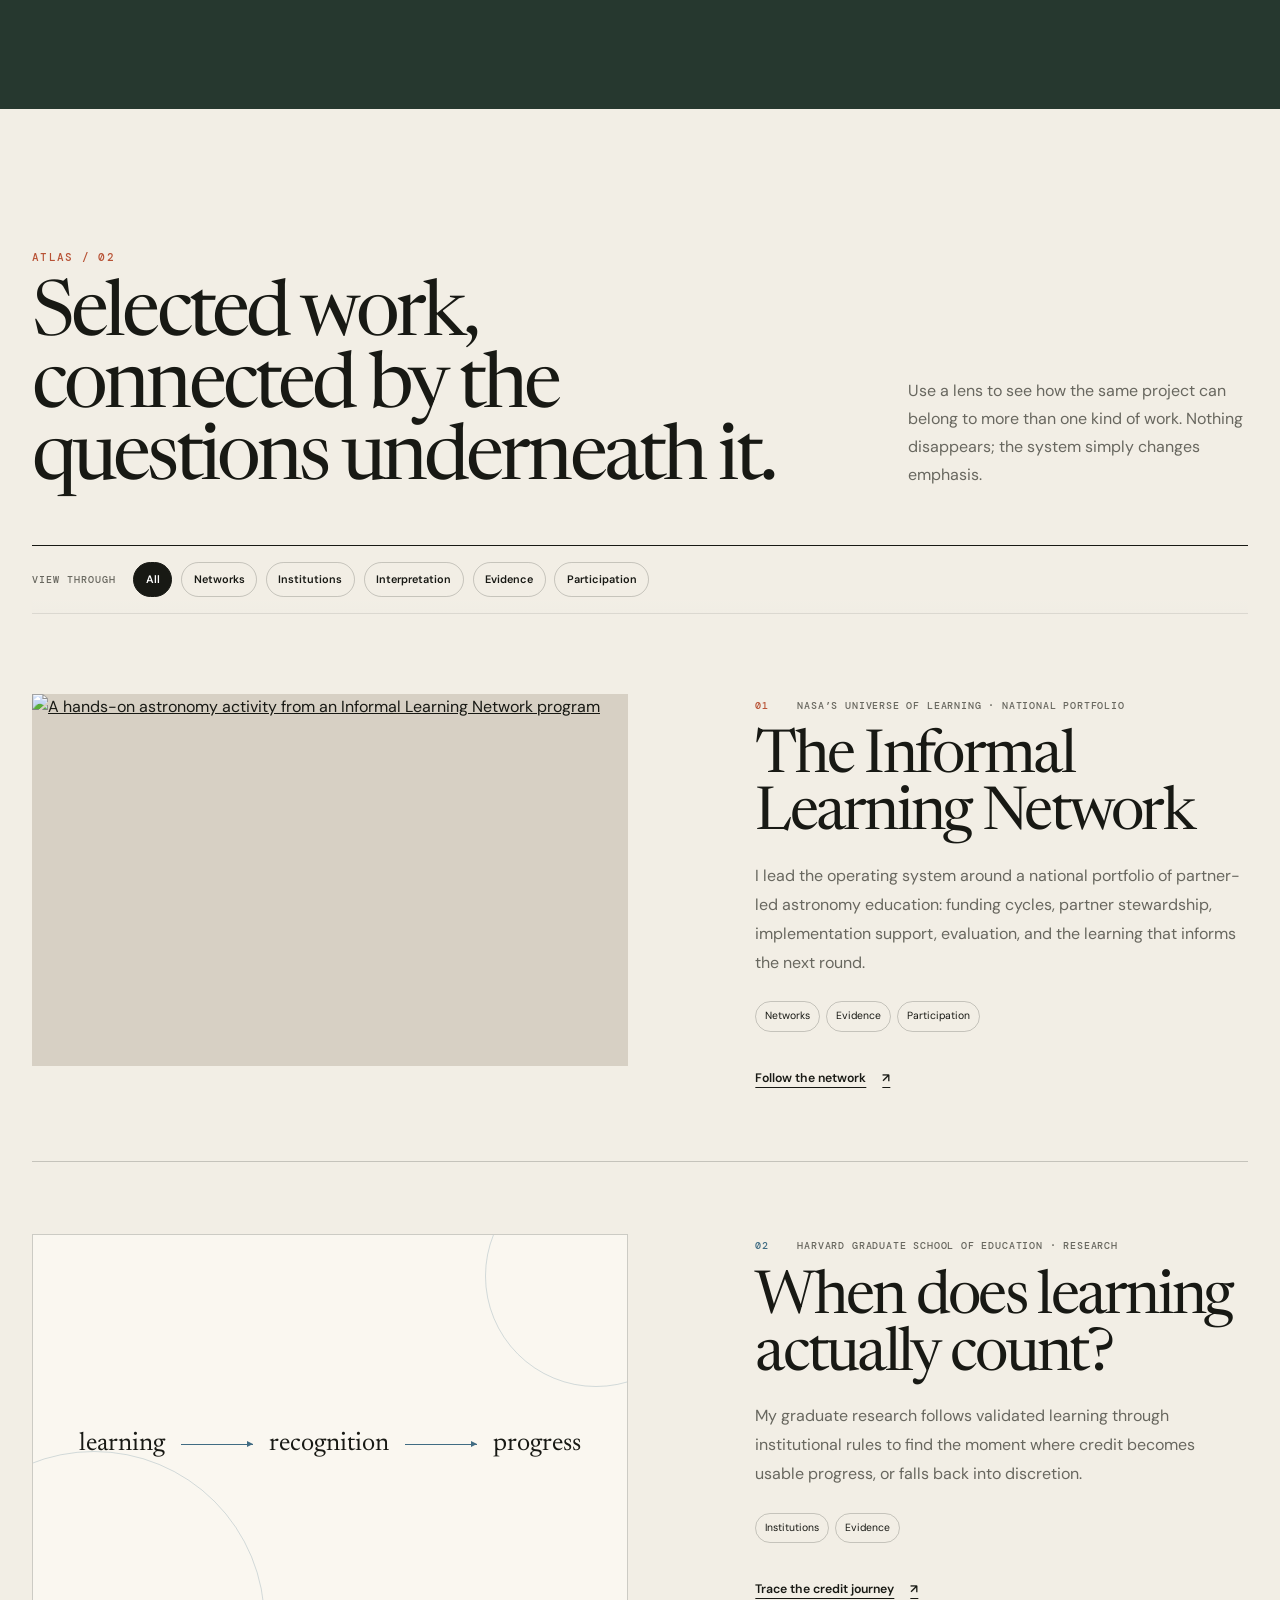
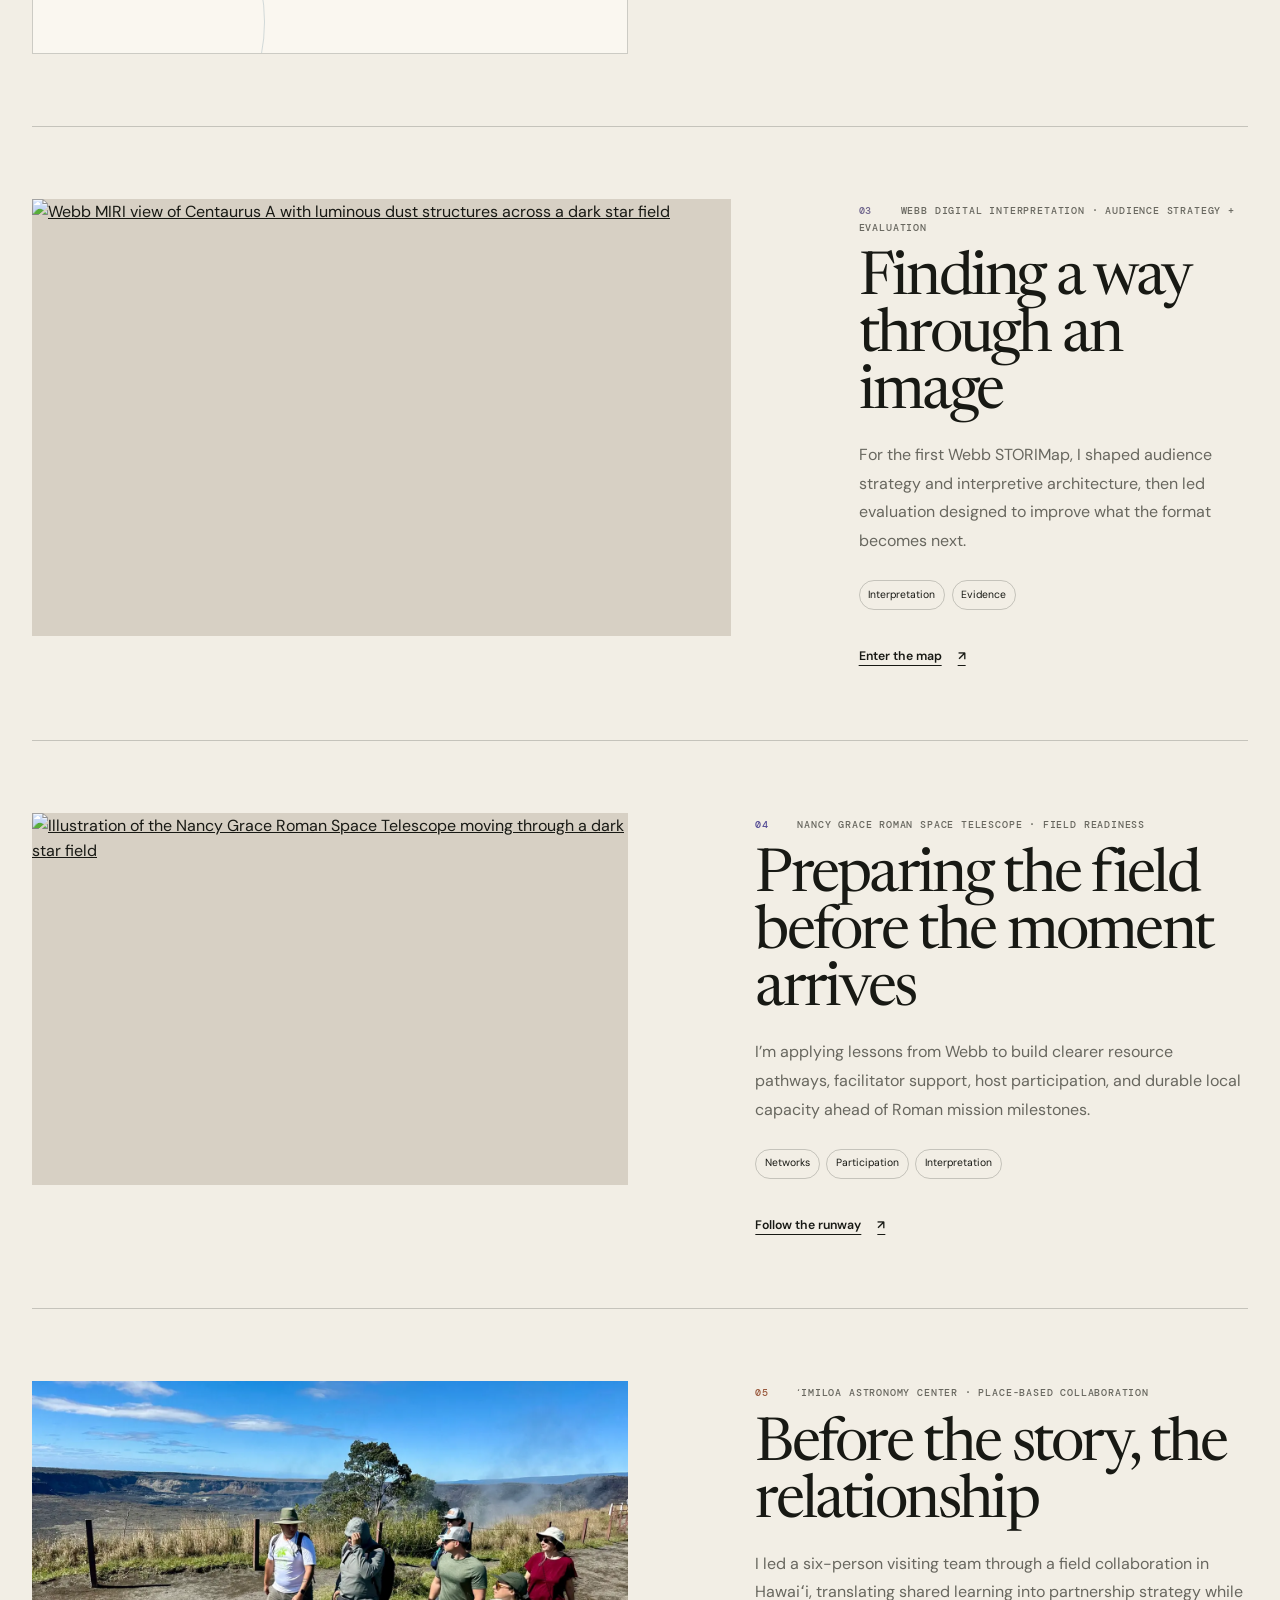
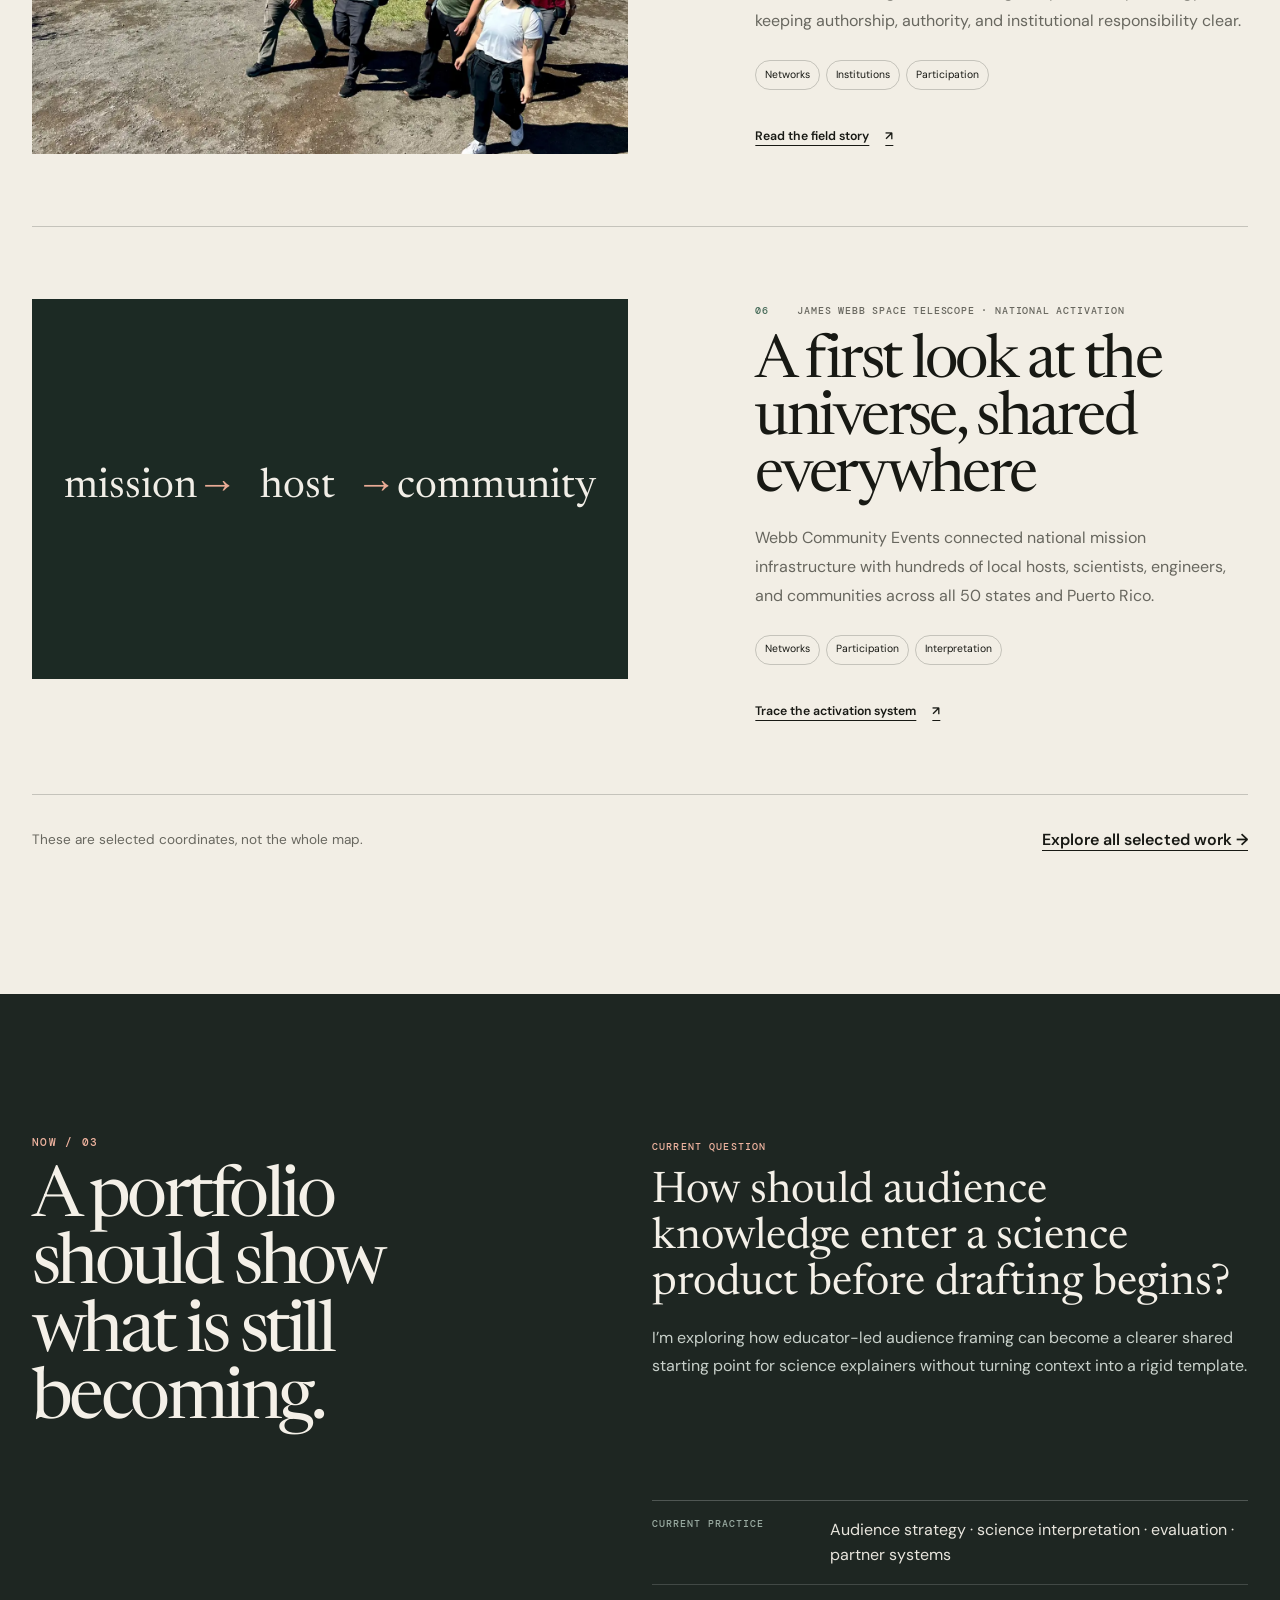
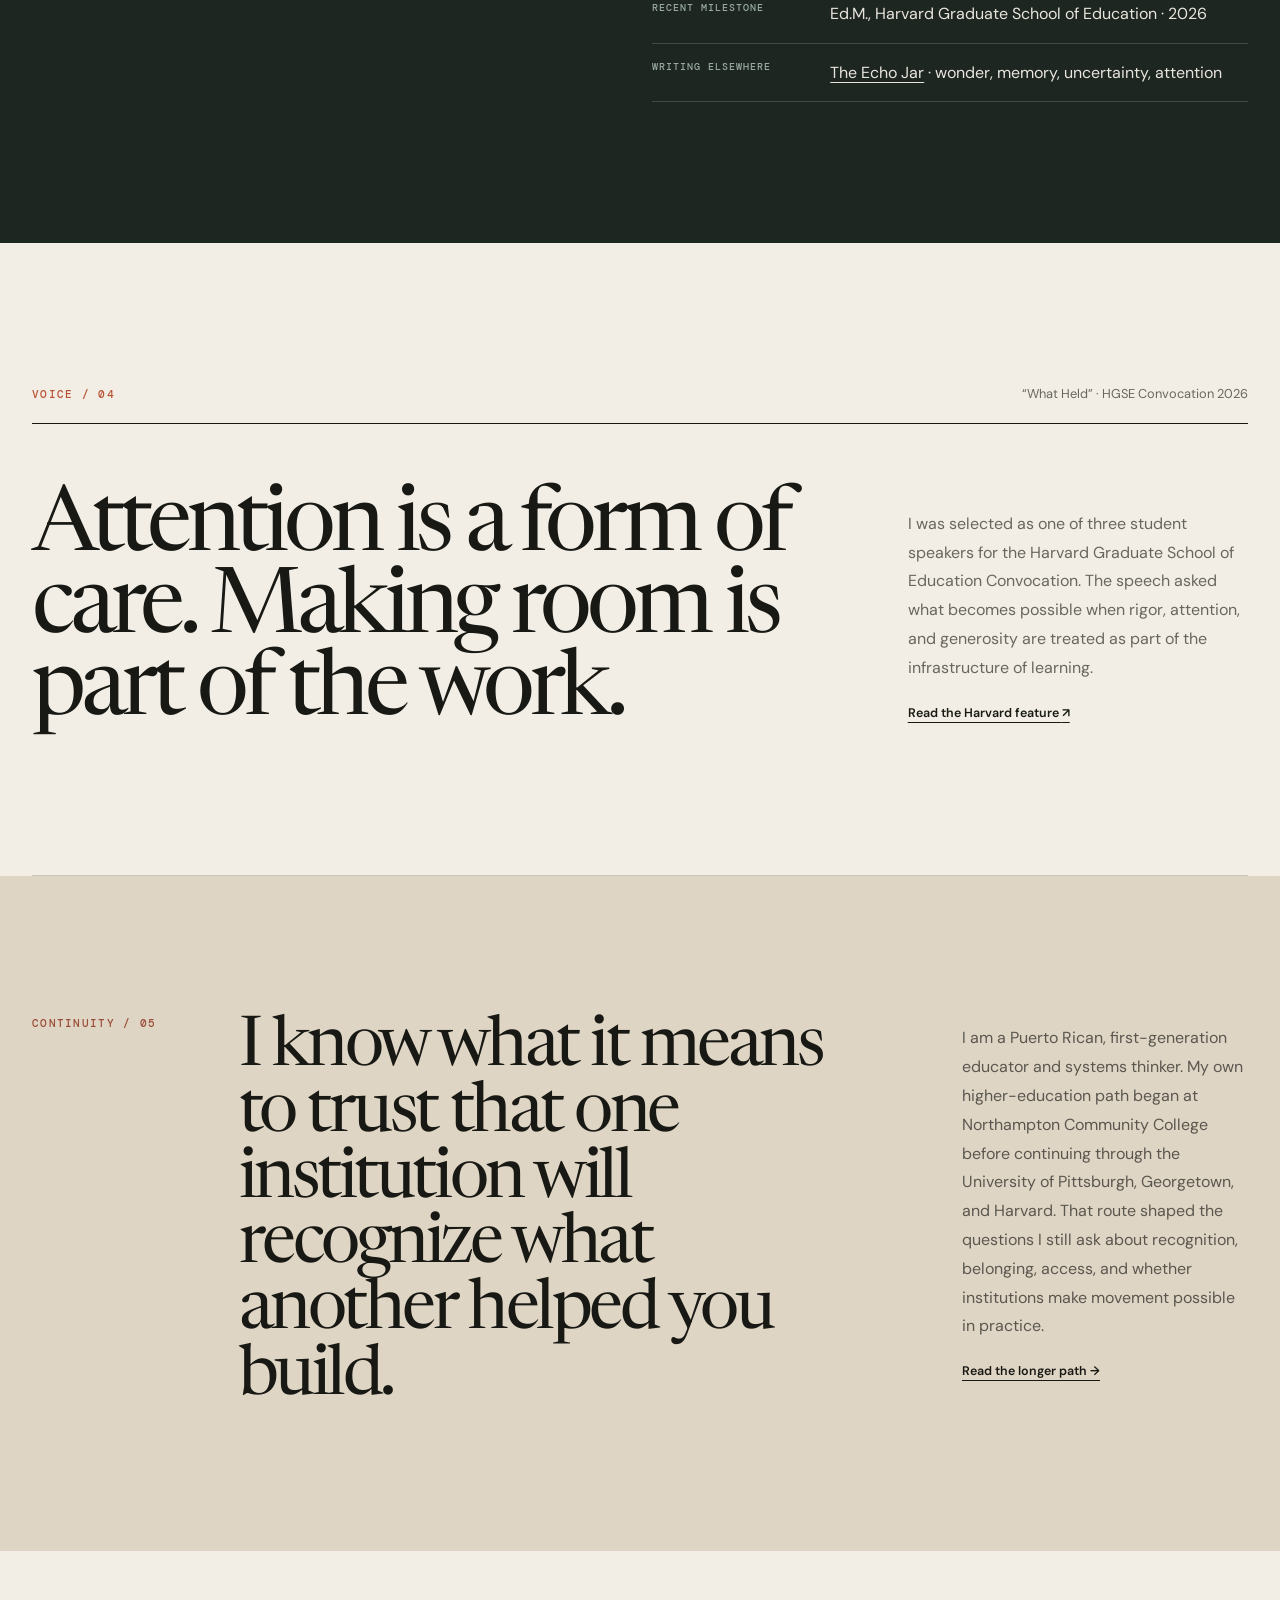
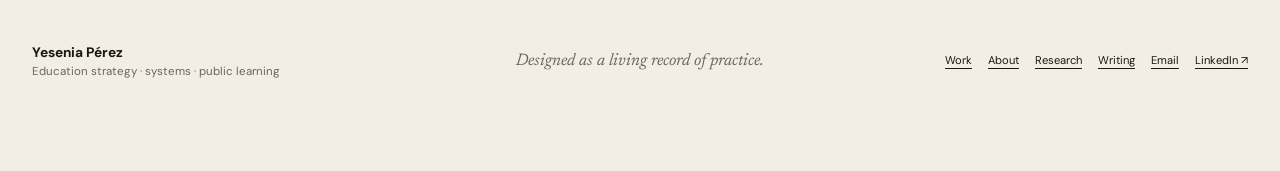
==== commit fa5e82d4: "Refine prototype hero metadata" ====
--- a/index.html
+++ b/index.html
@@ -35,7 +35,7 @@
     <section class="atlas-hero shell" aria-labelledby="hero-title">
       <div class="hero-index reveal">
         <p>Education strategy · systems design · public learning</p>
-        <p>York, Pennsylvania · working nationally</p>
+        <p>Working across institutions · networks · public life</p>
       </div>
 
       <div class="hero-copy reveal">
--- a/assets/css/atlas.css
+++ b/assets/css/atlas.css
@@ -0,0 +1,232 @@
+:root{
+  --paper:#f2eee5;
+  --paper-deep:#e8e0d2;
+  --paper-light:#faf7f0;
+  --ink:#181914;
+  --muted:#68675f;
+  --line:rgba(24,25,20,.2);
+  --line-soft:rgba(24,25,20,.1);
+  --forest:#26382f;
+  --forest-2:#1c2a24;
+  --rust:#b85235;
+  --rust-soft:#d98b72;
+  --blue:#406c83;
+  --violet:#6d638b;
+  --serif:"Newsreader",Georgia,serif;
+  --sans:"DM Sans",system-ui,-apple-system,BlinkMacSystemFont,"Segoe UI",sans-serif;
+  --mono:"DM Mono",ui-monospace,SFMono-Regular,Menlo,monospace;
+  --shell:min(1320px,calc(100vw - 64px));
+  --ease:cubic-bezier(.2,.72,.2,1);
+}
+
+*{box-sizing:border-box}
+html{scroll-behavior:smooth}
+body{margin:0;background:var(--paper);color:var(--ink);font-family:var(--sans);font-size:16px;line-height:1.6}
+body.menu-open{overflow:hidden}
+img{display:block;max-width:100%;height:auto}
+a{color:inherit}
+button{font:inherit}
+::selection{background:var(--rust);color:#fff}
+
+.skip-link{position:fixed;z-index:1000;left:1rem;top:-5rem;padding:.75rem 1rem;background:var(--ink);color:#fff;text-decoration:none}
+.skip-link:focus{top:1rem}
+.shell{width:var(--shell);margin-inline:auto}
+.section-space{padding-block:clamp(7rem,11vw,11rem)}
+.section-code{margin:0;font:500 .67rem/1.4 var(--mono);letter-spacing:.12em;text-transform:uppercase;color:var(--rust)}
+.section-code.light{color:#efb39f}
+.reveal{opacity:0;transform:translateY(18px);transition:opacity .7s var(--ease),transform .7s var(--ease)}
+.reveal.is-visible{opacity:1;transform:none}
+
+.atlas-header{position:fixed;z-index:100;inset:0 0 auto;height:76px;padding-inline:max(32px,calc((100vw - 1320px)/2));display:flex;align-items:center;justify-content:space-between;transition:background .25s ease,border-color .25s ease,backdrop-filter .25s ease;border-bottom:1px solid transparent}
+.atlas-header.is-scrolled{background:rgba(242,238,229,.9);border-color:var(--line-soft);backdrop-filter:blur(18px)}
+.atlas-mark{display:flex;align-items:center;gap:.85rem;text-decoration:none}
+.atlas-mark-initials{width:34px;height:34px;display:grid;place-items:center;border:1px solid var(--line);border-radius:50%;font:500 .7rem var(--serif)}
+.atlas-mark-name{font-size:.82rem;font-weight:600;letter-spacing:.01em}
+.atlas-nav{display:flex;align-items:center;gap:1.45rem}
+.atlas-nav a{text-decoration:none;font-size:.72rem;font-weight:600;color:#393932}
+.atlas-nav a:hover{text-decoration:underline;text-underline-offset:5px}
+.menu-button{display:none;border:0;background:none;color:inherit;font-size:.75rem;font-weight:600;min-width:44px;min-height:44px}
+
+.atlas-hero{min-height:100svh;padding-top:130px;padding-bottom:70px;display:grid;grid-template-columns:repeat(12,minmax(0,1fr));gap:0 24px;position:relative}
+.atlas-hero::before{content:"";position:absolute;left:0;right:0;top:112px;border-top:1px solid var(--line-soft)}
+.hero-index{grid-column:1/4;display:flex;flex-direction:column;justify-content:space-between;padding-top:20px;padding-bottom:2rem;color:var(--muted);font:400 .66rem/1.6 var(--mono);text-transform:uppercase;letter-spacing:.08em}
+.hero-index p{margin:0;max-width:220px}
+.hero-copy{grid-column:4/10;padding-top:20px;align-self:start}
+.hero-copy h1{margin:1.1rem 0 0;font:400 clamp(4.8rem,8vw,9.2rem)/.83 var(--serif);letter-spacing:-.06em;max-width:980px}
+.hero-copy h1 em{font-style:italic;color:var(--rust)}
+.hero-figure{grid-column:10/13;margin:20px 0 0;align-self:start}
+.hero-figure img{width:100%;aspect-ratio:3/4.2;object-fit:cover;object-position:52% 35%;filter:saturate(.86) contrast(1.02)}
+.hero-figure figcaption{margin-top:.75rem;padding-top:.75rem;border-top:1px solid var(--line);font-size:.7rem;line-height:1.55;color:var(--muted)}
+.hero-figure figcaption span{display:block;margin-bottom:.25rem;font:500 .62rem var(--mono);text-transform:uppercase;letter-spacing:.1em;color:var(--rust)}
+.hero-thesis{grid-column:4/10;display:grid;grid-template-columns:1.25fr .75fr;gap:3rem;align-items:start;margin-top:4rem;padding-top:1.4rem;border-top:1px solid var(--ink)}
+.hero-thesis>p{margin:0;max-width:650px;font:400 clamp(1.25rem,1.8vw,1.65rem)/1.45 var(--serif)}
+.hero-actions{display:flex;flex-direction:column;gap:.65rem;align-items:flex-start}
+.hero-actions a{font-size:.76rem;font-weight:600;text-underline-offset:5px}
+
+.signal-band{background:var(--ink);color:#f4eee4}
+.signal-grid{display:grid;grid-template-columns:repeat(4,1fr)}
+.signal-grid>div{min-height:180px;padding:2.2rem 2rem;border-left:1px solid rgba(255,255,255,.16);display:flex;flex-direction:column;justify-content:center}
+.signal-grid>div:last-child{border-right:1px solid rgba(255,255,255,.16)}
+.signal-grid strong{font:400 clamp(2.1rem,3.7vw,4.1rem)/1 var(--serif);color:#e6a48f}
+.signal-grid span{max-width:220px;margin-top:.7rem;color:#c7c1b7;font-size:.75rem;line-height:1.5}
+
+.practice-section{display:grid;grid-template-columns:repeat(12,minmax(0,1fr));gap:0 24px;align-items:start}
+.practice-rail{grid-column:1/5;position:sticky;top:120px;padding-right:2rem}
+.practice-rail h2{margin:1rem 0 1.2rem;font:400 clamp(3rem,5vw,5.6rem)/.96 var(--serif);letter-spacing:-.05em}
+.practice-rail>p:last-child{max-width:360px;color:var(--muted);font-size:.95rem}
+.practice-flow{grid-column:6/13;position:relative}
+.flow-line{position:absolute;left:25px;top:32px;bottom:48px;width:1px;background:linear-gradient(var(--rust),var(--blue) 54%,var(--forest));opacity:.7}
+.flow-node{position:relative;display:grid;grid-template-columns:52px 1fr;gap:2rem;padding:0 0 4.5rem}
+.flow-node:last-child{padding-bottom:0}
+.node-number{z-index:1;width:52px;height:52px;display:grid;place-items:center;border-radius:50%;background:var(--paper);border:1px solid var(--ink);font:500 .65rem var(--mono);transition:background .25s ease,color .25s ease,transform .25s var(--ease)}
+.flow-node:hover .node-number{background:var(--ink);color:#fff;transform:scale(1.06)}
+.node-label{margin:0;color:var(--rust);font:500 .66rem var(--mono);text-transform:uppercase;letter-spacing:.11em}
+.flow-node h3{max-width:760px;margin:.5rem 0 .75rem;font:400 clamp(2rem,3.35vw,3.8rem)/1.04 var(--serif);letter-spacing:-.035em}
+.flow-node div>p:last-child{max-width:620px;margin:0;color:var(--muted);font-size:.92rem}
+
+.question-interlude{padding-block:clamp(7rem,12vw,12rem);background:var(--forest);color:#f5f0e8}
+.question-grid{display:grid;grid-template-columns:repeat(12,minmax(0,1fr));gap:0 24px;align-items:start}
+.question-grid .section-code{grid-column:1/3}
+.question-grid blockquote{grid-column:3/10;margin:0;font:400 clamp(3.6rem,6.6vw,7.3rem)/.91 var(--serif);letter-spacing:-.055em}
+.question-grid>p:last-child{grid-column:10/13;margin:0;padding-top:1rem;border-top:1px solid rgba(255,255,255,.3);color:#ccd6cf;font-size:.9rem;line-height:1.75}
+
+.work-atlas{position:relative}
+.work-heading{display:grid;grid-template-columns:1.25fr .55fr;gap:clamp(3rem,8vw,8rem);align-items:end;padding-bottom:3rem;border-bottom:1px solid var(--ink)}
+.work-heading h2{max-width:920px;margin:1rem 0 0;font:400 clamp(3.4rem,6vw,6.6rem)/.94 var(--serif);letter-spacing:-.05em}
+.work-heading>p{margin:0 0 .5rem;color:var(--muted);line-height:1.75}
+.lens-bar{position:sticky;z-index:20;top:76px;display:flex;align-items:center;gap:.55rem;flex-wrap:wrap;margin:0;padding:1rem 0;background:linear-gradient(var(--paper) 80%,rgba(242,238,229,0));border-bottom:1px solid var(--line-soft)}
+.lens-bar>span{margin-right:.5rem;font:500 .65rem var(--mono);text-transform:uppercase;letter-spacing:.1em;color:var(--muted)}
+.lens-button{appearance:none;border:1px solid var(--line);border-radius:999px;background:transparent;padding:.48rem .72rem;color:var(--ink);font-size:.68rem;font-weight:600;cursor:pointer;transition:background .2s ease,color .2s ease,border-color .2s ease}
+.lens-button:hover,.lens-button.is-active{background:var(--ink);border-color:var(--ink);color:#fff}
+.lens-button:focus-visible{outline:3px solid color-mix(in srgb,var(--rust) 65%,white);outline-offset:3px}
+
+.work-system{padding-top:2rem}
+.work-node{--accent:var(--rust);display:grid;grid-template-columns:repeat(12,minmax(0,1fr));gap:0 24px;align-items:start;padding:4.5rem 0;border-bottom:1px solid var(--line);transition:opacity .28s ease,filter .28s ease}
+.work-node:first-child{padding-top:3rem}
+.work-node.is-muted{opacity:.22;filter:grayscale(.7)}
+.work-node.is-focused{opacity:1}
+.work-media{grid-column:1/7;display:block;overflow:hidden;position:relative;background:#d7d0c4}
+.work-media::after{content:attr(data-index);position:absolute;left:1rem;top:1rem;color:#fff;font:500 .62rem var(--mono)}
+.work-media img{width:100%;aspect-ratio:16/10;object-fit:cover;transition:transform .7s var(--ease),filter .4s ease}
+.work-node:hover .work-media img{transform:scale(1.018)}
+.work-copy{grid-column:8/13;padding-top:.25rem}
+.work-meta{margin:0;font:500 .64rem/1.6 var(--mono);text-transform:uppercase;letter-spacing:.08em;color:var(--muted)}
+.work-meta span{display:inline-block;min-width:2.2rem;color:var(--accent)}
+.work-copy h3{margin:1rem 0 1.1rem;font:400 clamp(2.65rem,4.7vw,5.1rem)/.95 var(--serif);letter-spacing:-.045em}
+.work-copy h3 a{text-decoration:none}
+.work-copy h3 a:hover{text-decoration:underline;text-decoration-thickness:1px;text-underline-offset:.12em}
+.work-copy>p:not(.work-meta){max-width:590px;color:var(--muted);line-height:1.8}
+.work-tags{display:flex;flex-wrap:wrap;gap:.4rem;padding:0;margin:1.5rem 0 2rem;list-style:none}
+.work-tags li{padding:.36rem .55rem;border:1px solid var(--line);border-radius:999px;font-size:.65rem}
+.work-link{display:inline-flex;gap:1rem;align-items:center;font-size:.77rem;font-weight:600;text-underline-offset:5px}
+.work-node[data-index="02"]{--accent:var(--blue)}
+.work-node[data-index="03"]{--accent:var(--violet)}
+.work-node[data-index="04"]{--accent:#544b94}
+.work-node[data-index="05"]{--accent:#9a593d}
+.work-node[data-index="06"]{--accent:#486c5a}
+.work-node-wide .work-media{grid-column:1/8}
+.work-node-wide .work-copy{grid-column:9/13}
+.diagram-field{grid-column:1/7;min-height:420px;padding:2rem;display:flex;align-items:center;justify-content:center;gap:1rem;background:var(--paper-light);border:1px solid var(--line);text-decoration:none;position:relative;overflow:hidden}
+.diagram-field::before,.diagram-field::after{content:"";position:absolute;border:1px solid rgba(64,108,131,.22);border-radius:50%}
+.diagram-field::before{width:340px;height:340px;left:-110px;bottom:-140px}
+.diagram-field::after{width:220px;height:220px;right:-80px;top:-70px}
+.diagram-field span{position:relative;z-index:2;font:400 clamp(1.25rem,2vw,2rem) var(--serif)}
+.diagram-field i{position:relative;z-index:2;flex:1;max-width:72px;height:1px;background:var(--blue)}
+.diagram-field i::after{content:"";position:absolute;right:0;top:-3px;border-left:6px solid var(--blue);border-top:3px solid transparent;border-bottom:3px solid transparent}
+.text-field{grid-column:1/7;min-height:380px;display:grid;grid-template-columns:1fr auto 1fr auto 1fr;place-items:center;padding:2rem;background:var(--forest-2);color:#f1eee7;font:400 clamp(1.8rem,3.2vw,3.8rem)/1 var(--serif);text-align:center}
+.text-field span:nth-child(even){color:#e8aa95}
+.work-footer{display:flex;justify-content:space-between;align-items:center;padding-top:2rem}
+.work-footer p{margin:0;color:var(--muted);font-size:.85rem}
+.work-footer a{font-weight:600;text-underline-offset:5px}
+
+.now-section{background:#1e2622;color:#f4f0e8}
+.now-grid{display:grid;grid-template-columns:repeat(12,minmax(0,1fr));gap:0 24px}
+.now-heading{grid-column:1/6}
+.now-heading h2{margin:1rem 0 0;font:400 clamp(3.2rem,5.5vw,6rem)/.96 var(--serif);letter-spacing:-.05em}
+.now-question{grid-column:7/13;padding-top:.35rem}
+.now-label{margin:0 0 1rem;color:#eeb39f;font:500 .65rem var(--mono);text-transform:uppercase;letter-spacing:.11em}
+.now-question blockquote{margin:0;font:400 clamp(2rem,3.4vw,3.6rem)/1.06 var(--serif)}
+.now-question>p:last-child{max-width:670px;color:#c8d0ca;line-height:1.8}
+.now-stack{grid-column:7/13;margin-top:4rem;border-top:1px solid rgba(255,255,255,.22)}
+.now-stack>div{display:grid;grid-template-columns:.35fr 1fr;gap:2rem;padding:1rem 0;border-bottom:1px solid rgba(255,255,255,.16)}
+.now-stack span{font:500 .62rem var(--mono);text-transform:uppercase;letter-spacing:.1em;color:#99aaa1}
+.now-stack p{margin:0;color:#e8e5dd}
+.now-stack a{text-underline-offset:4px}
+
+.voice-section{border-bottom:1px solid var(--line)}
+.voice-line{display:flex;justify-content:space-between;align-items:center;padding-bottom:1.2rem;border-bottom:1px solid var(--ink)}
+.voice-line>p:last-child{margin:0;color:var(--muted);font-size:.8rem}
+.voice-grid{display:grid;grid-template-columns:1.25fr .55fr;gap:clamp(3rem,8vw,8rem);align-items:end;padding-top:4rem}
+.voice-grid blockquote{margin:0;font:400 clamp(4rem,7.1vw,8rem)/.9 var(--serif);letter-spacing:-.055em}
+.voice-copy{padding-bottom:.6rem}
+.voice-copy p{color:var(--muted);line-height:1.8}
+.voice-copy a{font-size:.78rem;font-weight:600;text-underline-offset:5px}
+
+.closing-section{padding-block:clamp(7rem,11vw,11rem);background:#dfd5c4}
+.closing-grid{display:grid;grid-template-columns:repeat(12,minmax(0,1fr));gap:0 24px;align-items:start}
+.closing-grid .section-code{grid-column:1/3;color:#9a4c37}
+.closing-grid h2{grid-column:3/9;margin:0;font:400 clamp(3.1rem,5.4vw,6rem)/.95 var(--serif);letter-spacing:-.05em}
+.closing-grid>div{grid-column:10/13;padding-top:.5rem}
+.closing-grid>div p{margin-top:0;color:#5b574f;line-height:1.8}
+.closing-grid a{font-size:.78rem;font-weight:600;text-underline-offset:5px}
+
+.atlas-footer{min-height:220px;display:grid;grid-template-columns:1fr .65fr 1fr;gap:2rem;align-items:center}
+.atlas-footer>div:first-child{display:flex;flex-direction:column}
+.atlas-footer strong{font-size:.86rem}
+.atlas-footer span{color:var(--muted);font-size:.72rem}
+.atlas-footer>p{margin:0;text-align:center;font:400 1.05rem var(--serif);font-style:italic;color:var(--muted)}
+.atlas-footer nav{display:flex;justify-content:flex-end;gap:1rem;flex-wrap:wrap}
+.atlas-footer nav a{font-size:.7rem;text-underline-offset:4px}
+
+:where(a,button):focus-visible{outline:3px solid color-mix(in srgb,var(--rust) 68%,white);outline-offset:4px;border-radius:3px}
+
+@media(max-width:1080px){
+  .atlas-nav{gap:1rem}.atlas-nav a{font-size:.68rem}
+  .atlas-hero{grid-template-columns:repeat(8,minmax(0,1fr));gap:0 20px}
+  .hero-index{grid-column:1/3}.hero-copy{grid-column:3/7}.hero-figure{grid-column:7/9}.hero-thesis{grid-column:3/9}
+  .practice-section,.question-grid,.now-grid,.closing-grid{grid-template-columns:repeat(8,minmax(0,1fr));gap:0 20px}
+  .practice-rail{grid-column:1/4}.practice-flow{grid-column:4/9}
+  .question-grid .section-code{grid-column:1/2}.question-grid blockquote{grid-column:2/7}.question-grid>p:last-child{grid-column:7/9}
+  .work-node{grid-template-columns:repeat(8,minmax(0,1fr));gap:0 20px}.work-media,.diagram-field,.text-field{grid-column:1/5}.work-copy{grid-column:5/9}.work-node-wide .work-media{grid-column:1/6}.work-node-wide .work-copy{grid-column:6/9}
+  .now-heading{grid-column:1/4}.now-question,.now-stack{grid-column:5/9}
+  .closing-grid .section-code{grid-column:1/2}.closing-grid h2{grid-column:2/6}.closing-grid>div{grid-column:6/9}
+}
+
+@media(max-width:860px){
+  :root{--shell:min(100% - 36px,1320px)}
+  .atlas-header{height:68px;padding-inline:18px}.atlas-mark-name{font-size:.78rem}.menu-button{display:inline-flex;align-items:center;justify-content:center}
+  .atlas-nav{position:fixed;inset:68px 0 auto;background:var(--paper);border-bottom:1px solid var(--line);padding:1.5rem 18px 2rem;display:none;flex-direction:column;align-items:flex-start;gap:1rem}.atlas-nav.is-open{display:flex}.atlas-nav a{font:400 1.55rem var(--serif)}
+  .atlas-hero{display:grid;grid-template-columns:1fr;gap:0;min-height:auto;padding-top:104px;padding-bottom:60px}.atlas-hero::before{top:92px}.hero-index,.hero-copy,.hero-figure,.hero-thesis{grid-column:1}.hero-index{display:block;padding:0;margin-bottom:2rem}.hero-index p+ p{display:none}.hero-copy{padding-top:0}.hero-copy h1{font-size:clamp(4rem,14vw,7rem)}.hero-figure{margin-top:3rem}.hero-figure img{aspect-ratio:4/4.6;max-height:680px}.hero-thesis{grid-template-columns:1fr;gap:1.5rem;margin-top:2.5rem}
+  .signal-grid{grid-template-columns:1fr 1fr}.signal-grid>div:nth-child(2){border-right:1px solid rgba(255,255,255,.16)}
+  .practice-section{display:block}.practice-rail{position:static;padding:0;margin-bottom:5rem}.practice-rail h2{max-width:670px}.practice-flow{margin-left:0}.flow-node{gap:1.5rem}.flow-node h3{font-size:clamp(2rem,7vw,3.4rem)}
+  .question-grid{display:block}.question-grid .section-code{margin-bottom:2rem}.question-grid blockquote{font-size:clamp(3.2rem,11vw,5.4rem)}.question-grid>p:last-child{margin-top:3rem;max-width:560px}
+  .work-heading{grid-template-columns:1fr;gap:2rem}.work-heading>p{max-width:600px}.lens-bar{top:68px;overflow-x:auto;flex-wrap:nowrap;padding-right:1rem;scrollbar-width:none}.lens-bar::-webkit-scrollbar{display:none}.lens-bar>*{flex:0 0 auto}
+  .work-node,.work-node-wide{display:grid;grid-template-columns:1fr;gap:2rem;padding:4rem 0}.work-media,.diagram-field,.text-field,.work-copy,.work-node-wide .work-media,.work-node-wide .work-copy{grid-column:1}.work-media img{aspect-ratio:16/10}.diagram-field,.text-field{min-height:320px}.work-copy h3{font-size:clamp(2.7rem,9vw,4.8rem)}
+  .now-grid{display:block}.now-question{margin-top:4rem}.now-stack{margin-top:3rem}
+  .voice-grid{grid-template-columns:1fr;gap:3rem}.voice-grid blockquote{font-size:clamp(3.7rem,12vw,6rem)}.voice-copy{max-width:620px}.voice-line>p:last-child{display:none}
+  .closing-grid{display:block}.closing-grid h2{margin:1.25rem 0 3rem}.closing-grid>div{max-width:620px;margin-left:auto}
+  .atlas-footer{grid-template-columns:1fr 1fr;padding-block:2.5rem;min-height:0}.atlas-footer>p{display:none}.atlas-footer nav{justify-content:flex-end}
+}
+
+@media(max-width:560px){
+  :root{--shell:min(100% - 28px,1320px)}
+  .hero-copy h1{font-size:clamp(3.6rem,16vw,5.4rem)}
+  .signal-grid{grid-template-columns:1fr}.signal-grid>div{min-height:auto;padding:1.5rem 0;border-left:0!important;border-right:0!important;border-bottom:1px solid rgba(255,255,255,.16)}.signal-grid>div:last-child{border-bottom:0}.signal-grid strong{font-size:2.8rem}
+  .flow-line{left:19px}.flow-node{grid-template-columns:40px 1fr;gap:1rem;padding-bottom:3.5rem}.node-number{width:40px;height:40px}.flow-node h3{font-size:2rem}.flow-node div>p:last-child{font-size:.86rem}
+  .question-grid blockquote{font-size:clamp(3rem,13vw,4.5rem)}
+  .work-node{padding:3.2rem 0}.work-meta{font-size:.58rem}.work-copy h3{font-size:2.8rem}.diagram-field{min-height:280px;gap:.6rem;padding:1rem}.diagram-field span{font-size:1.15rem}.text-field{min-height:280px;font-size:1.8rem}.work-footer{align-items:flex-start;gap:1rem;flex-direction:column}
+  .now-heading h2{font-size:3.2rem}.now-question blockquote{font-size:2.35rem}.now-stack>div{grid-template-columns:1fr;gap:.5rem}
+  .atlas-footer{grid-template-columns:1fr;gap:1.5rem}.atlas-footer nav{justify-content:flex-start}
+}
+
+@media(prefers-reduced-motion:reduce){
+  html{scroll-behavior:auto}
+  *,*::before,*::after{animation-duration:.001ms!important;animation-iteration-count:1!important;transition-duration:.001ms!important;scroll-behavior:auto!important}
+  .reveal{opacity:1!important;transform:none!important}
+  .work-media img{transform:none!important}
+}
+
+@media(forced-colors:active){
+  .lens-button,.node-number,.diagram-field{border:1px solid CanvasText}
+  .question-interlude,.now-section,.text-field,.signal-band{forced-color-adjust:none}
+}
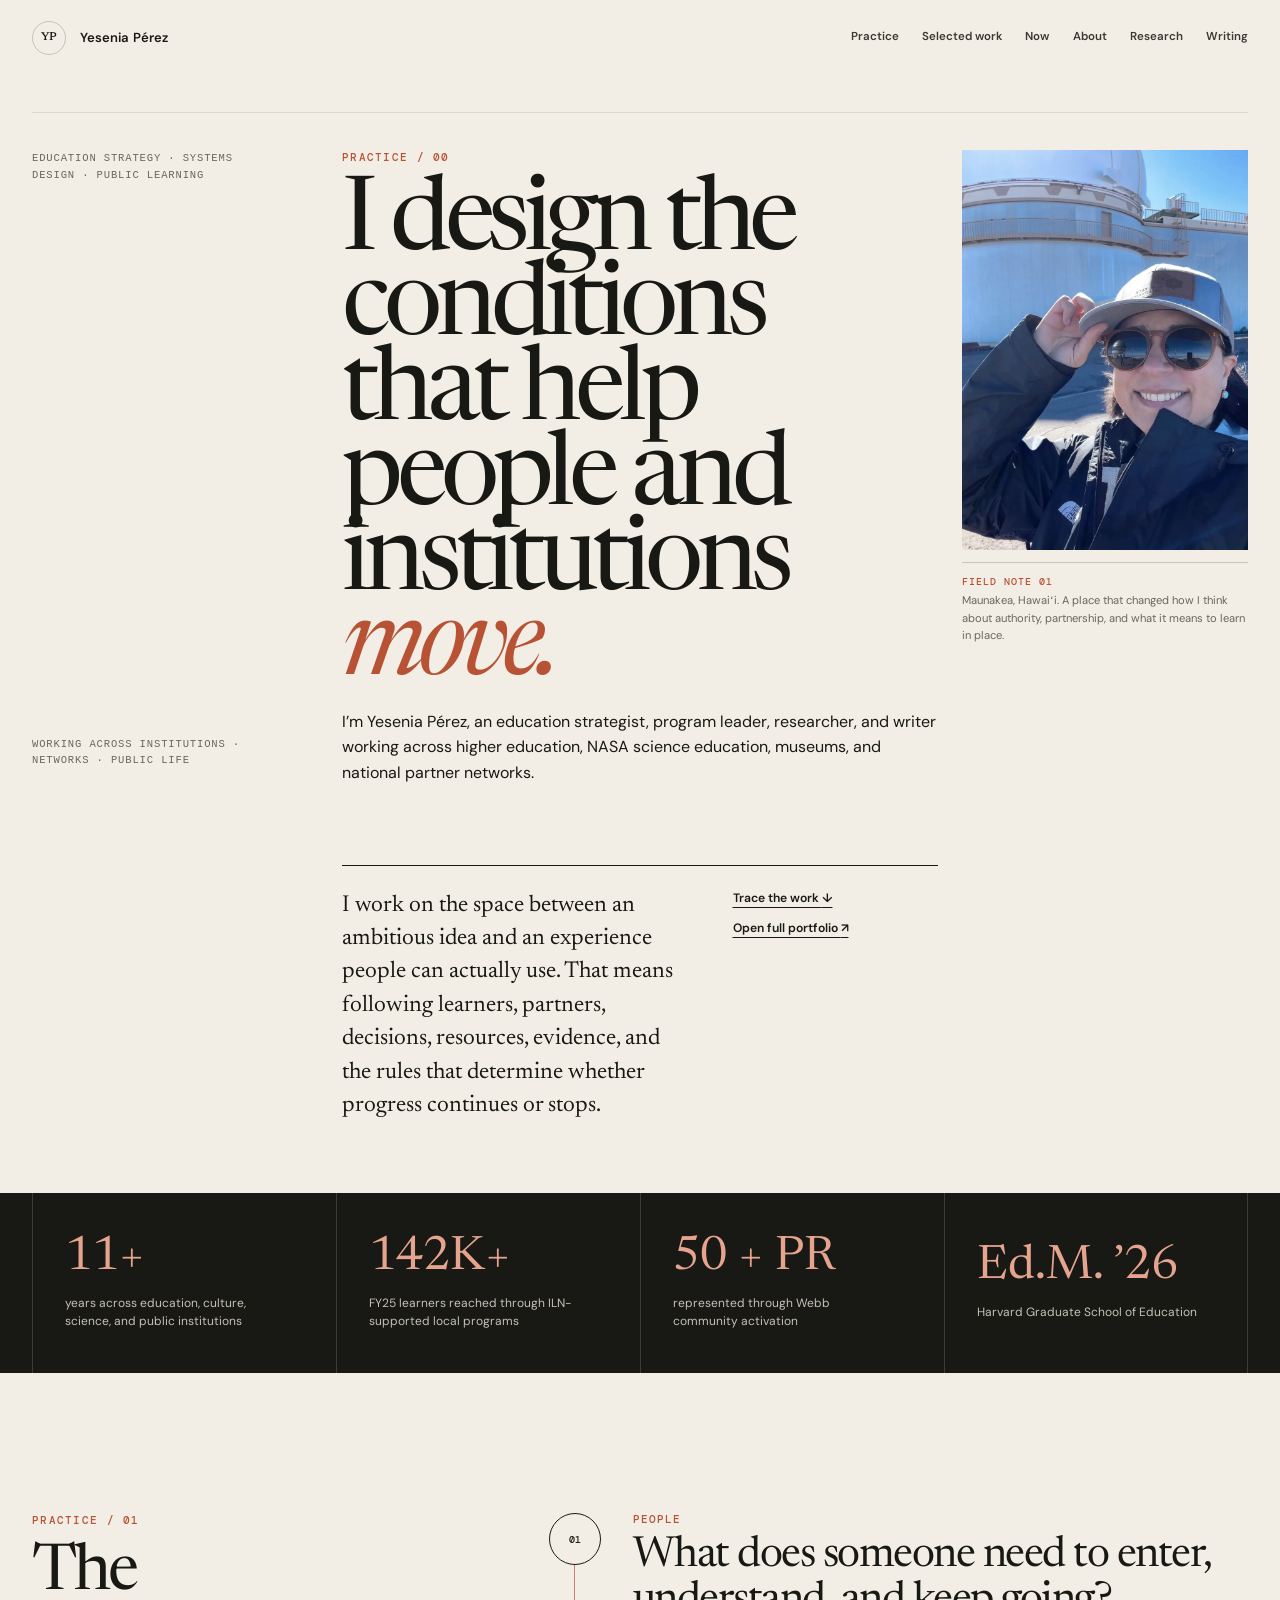
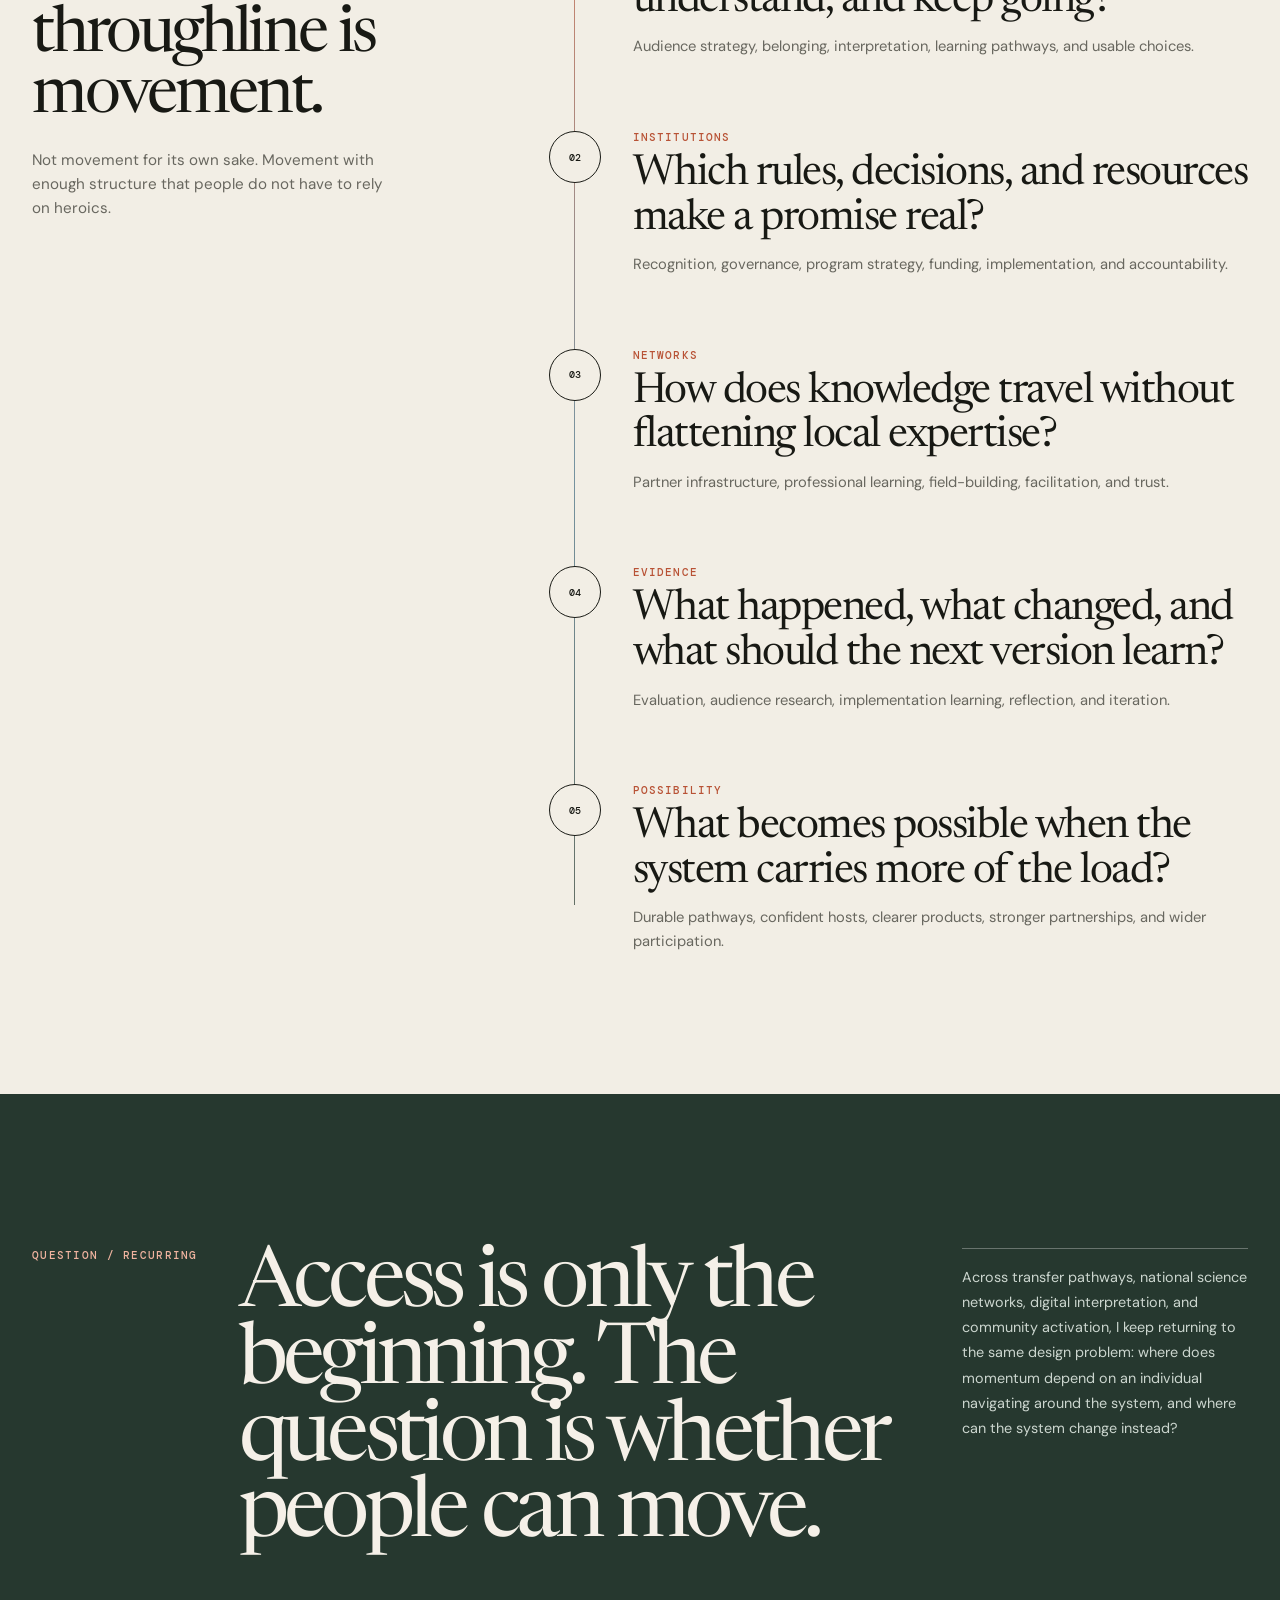
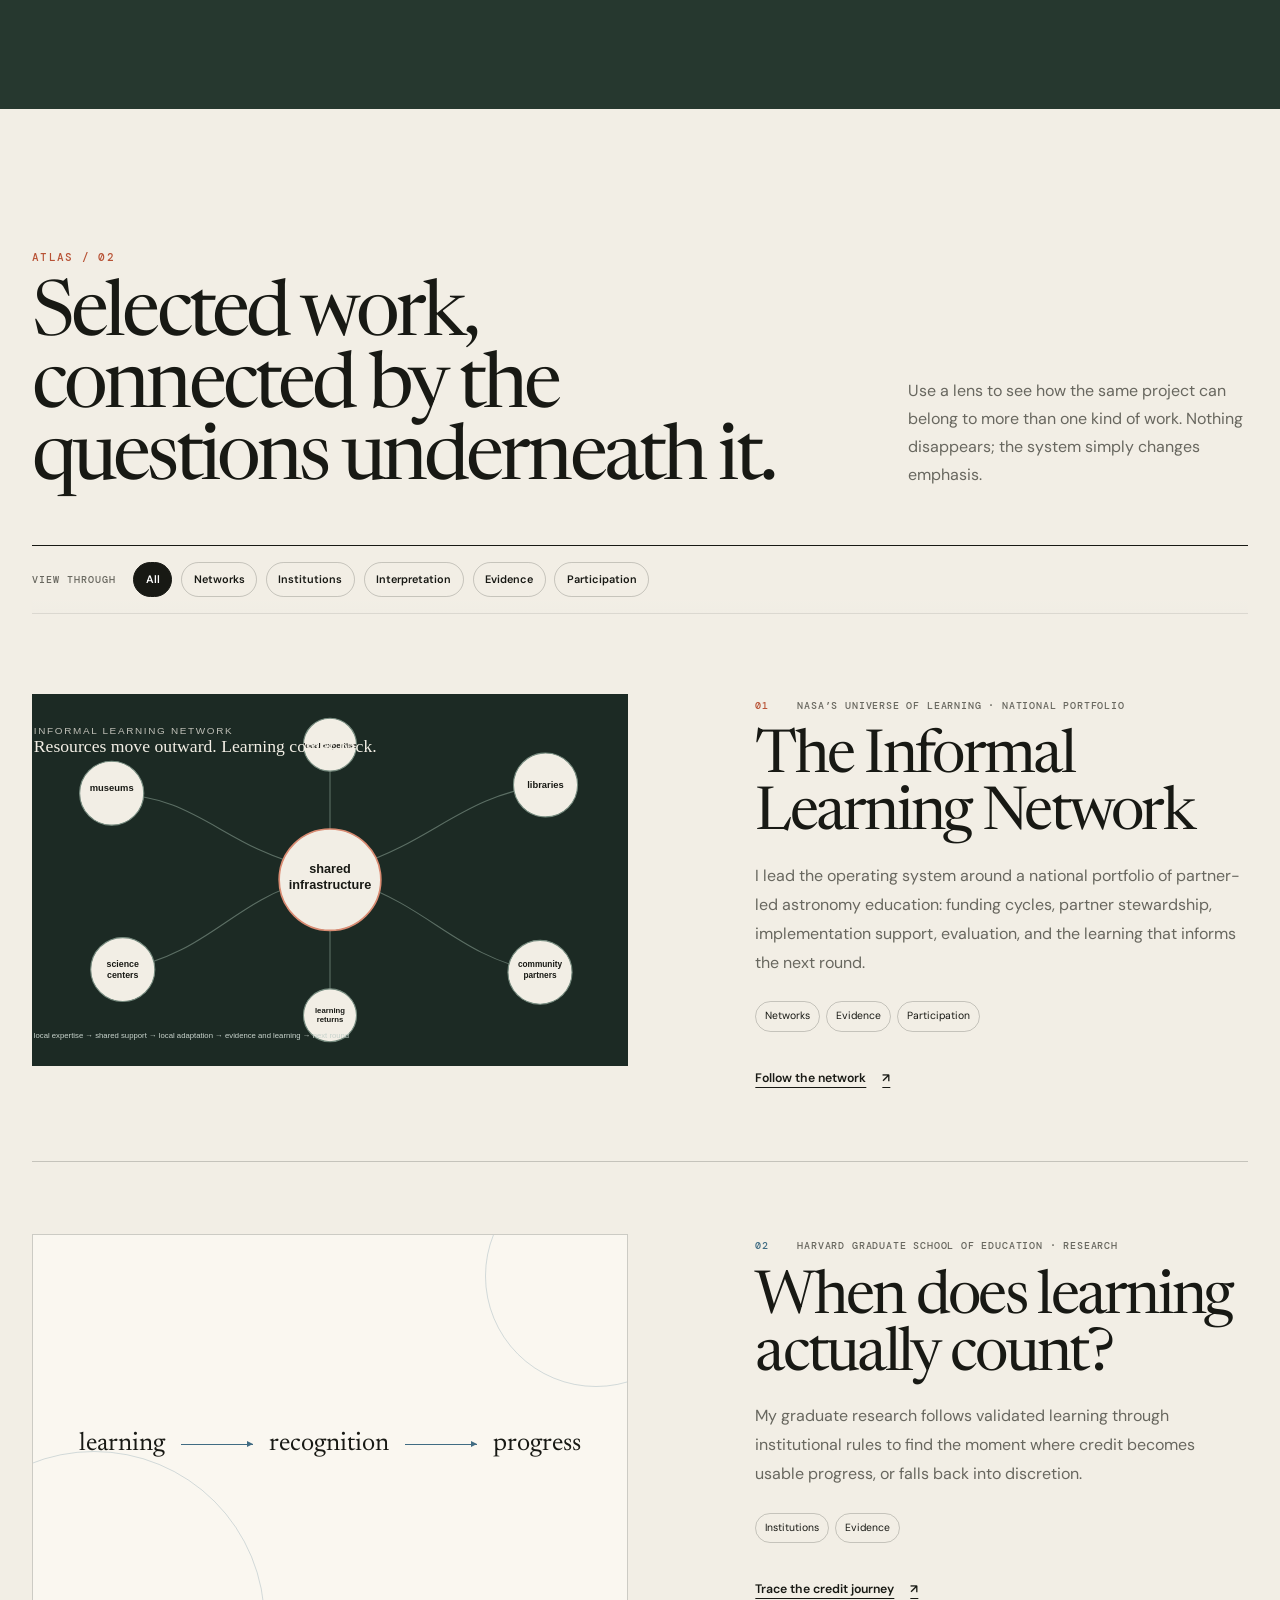
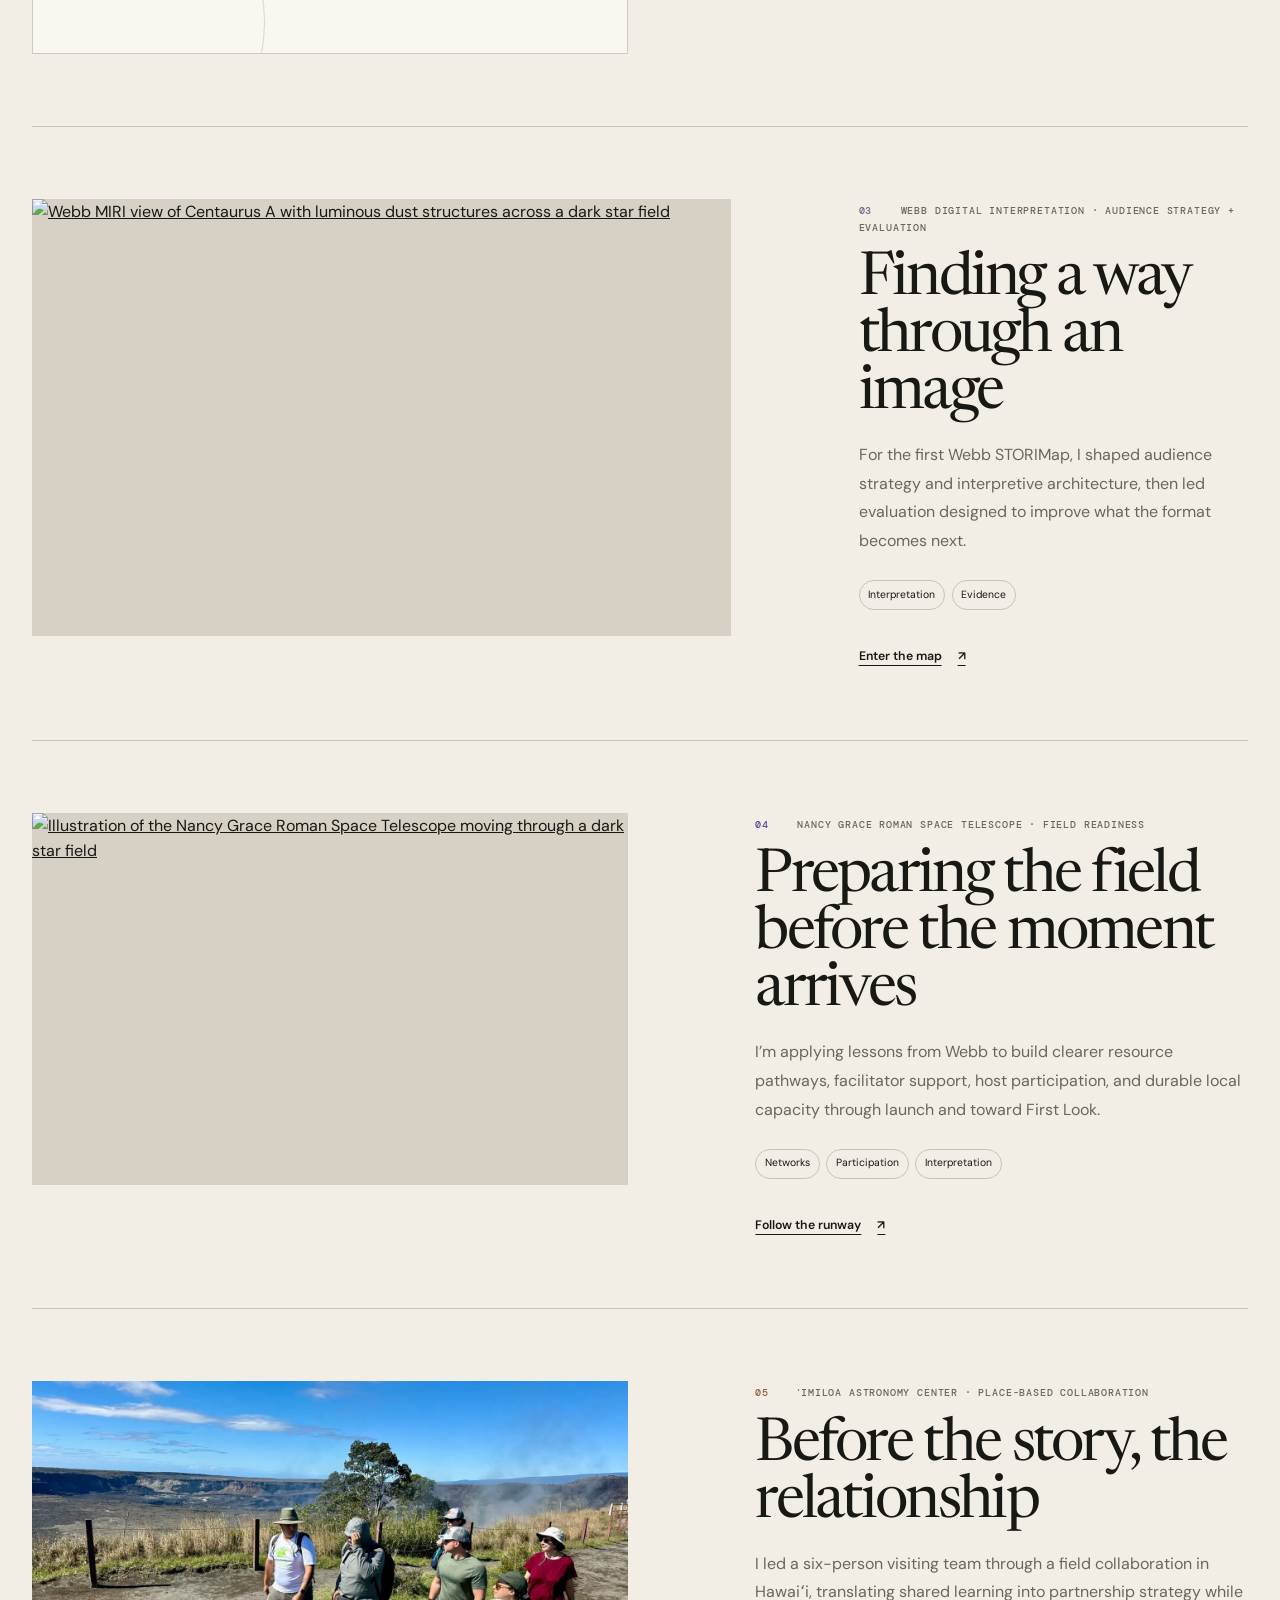
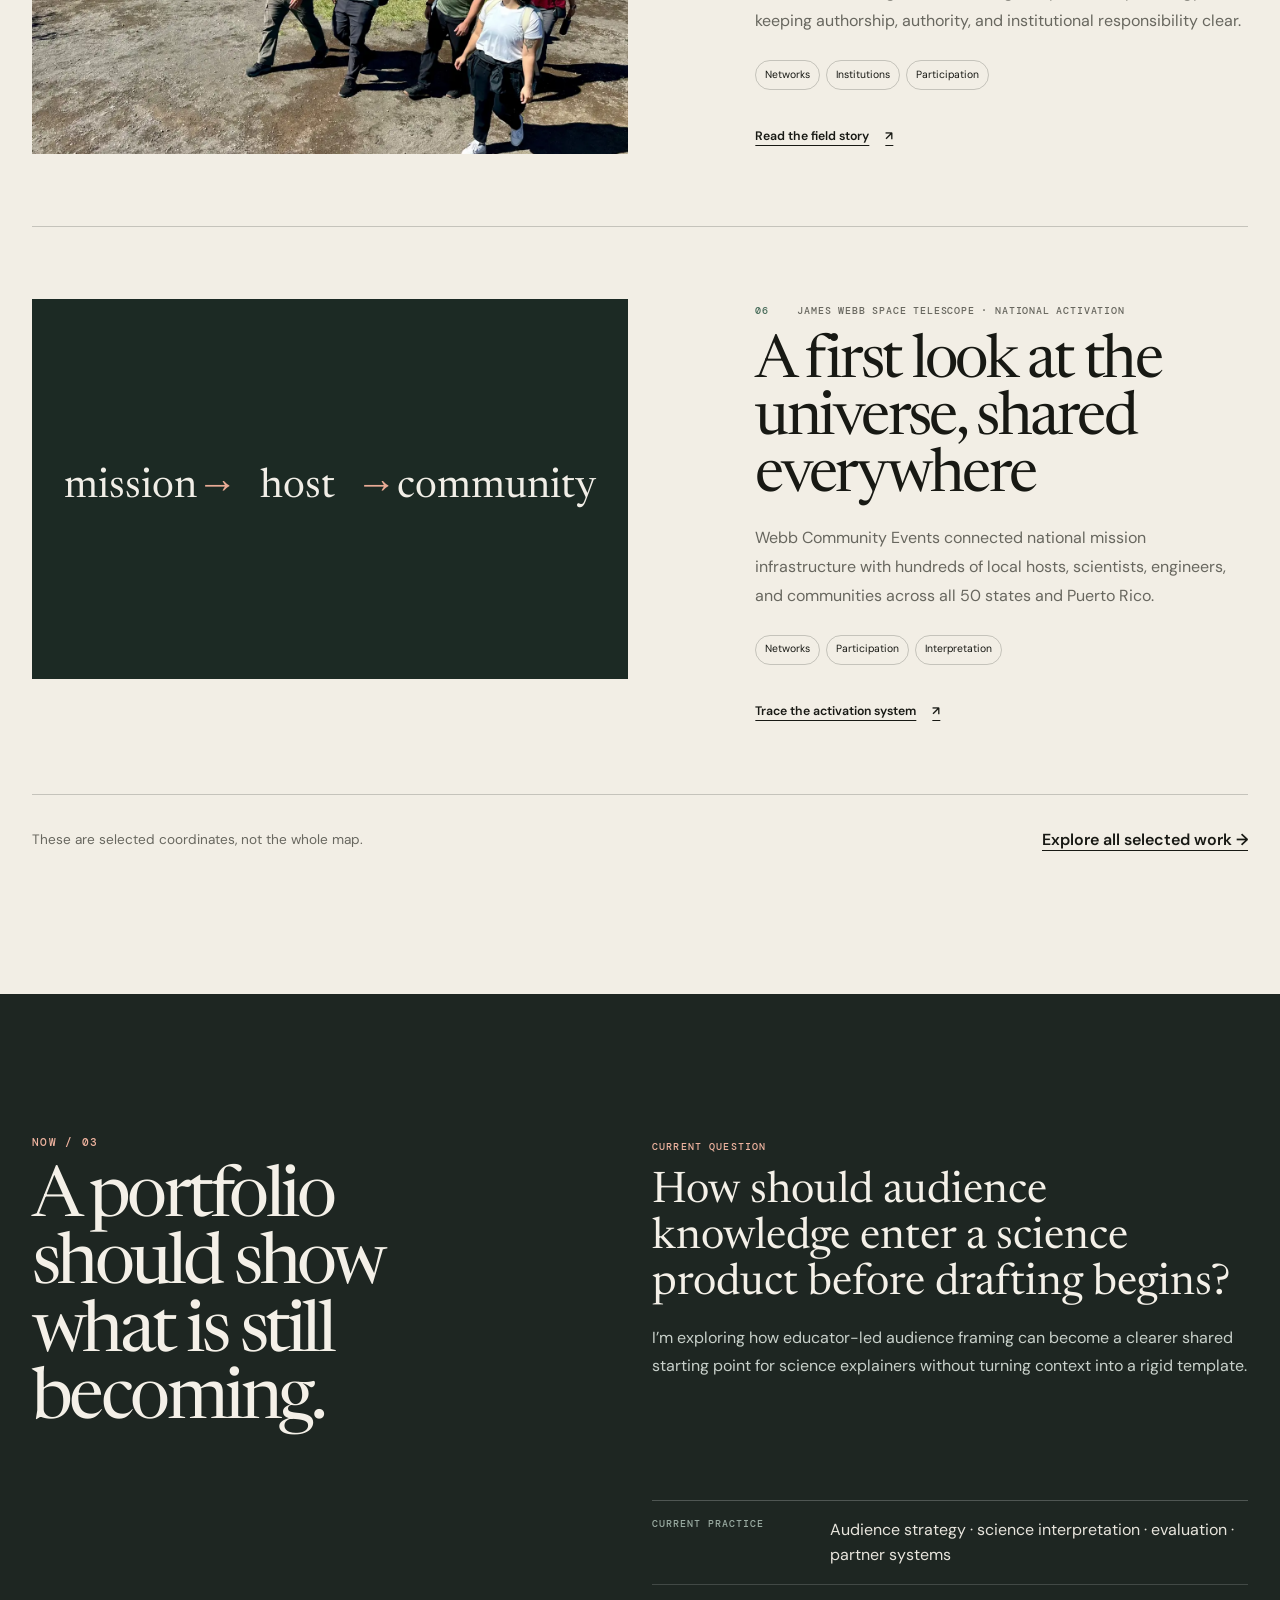
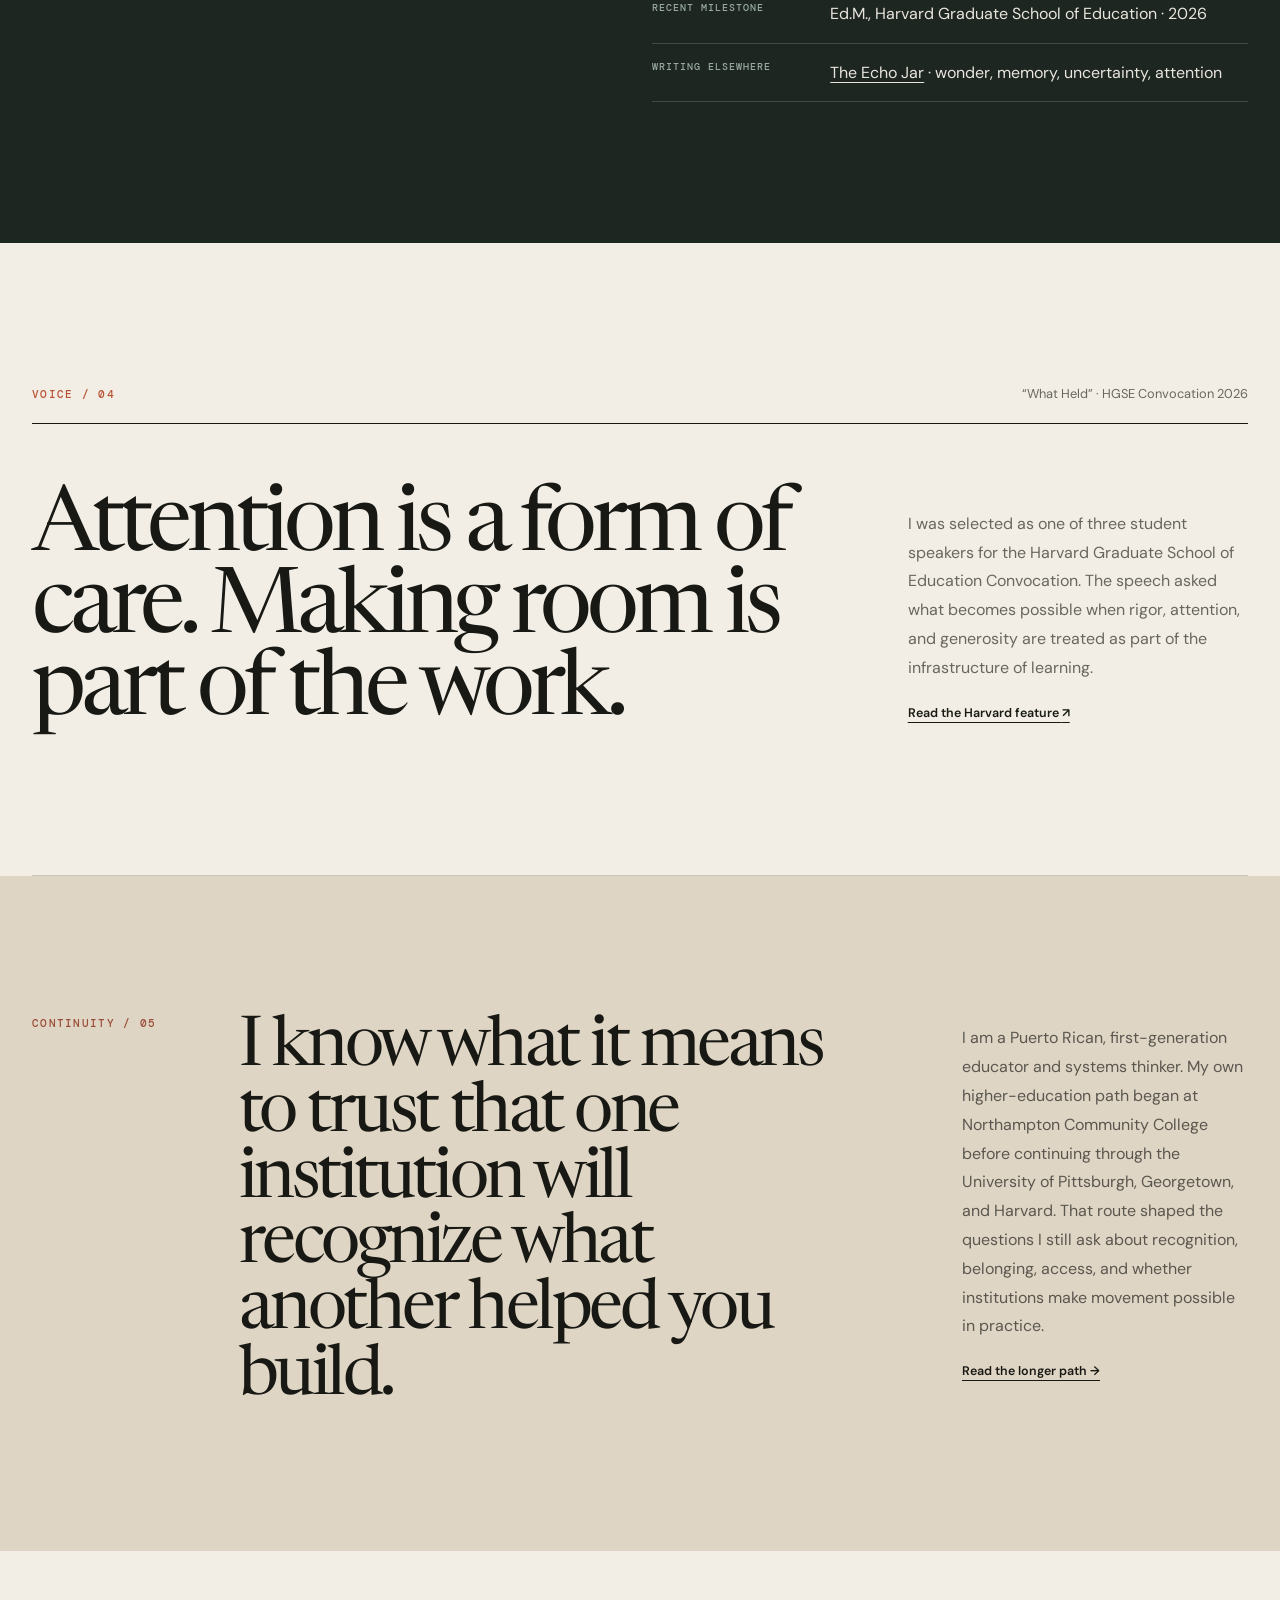
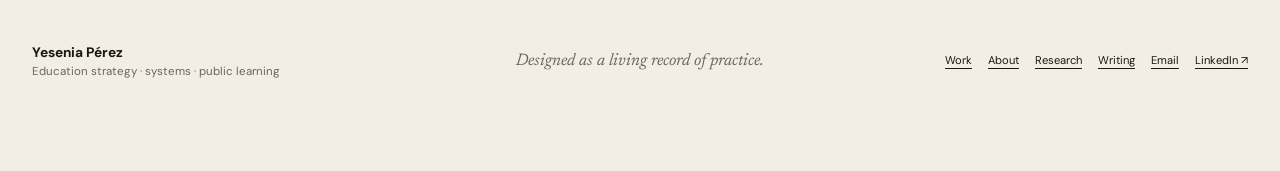
==== commit 40aadf70: "Apply final media and Roman launch updates" ====
--- a/index.html
+++ b/index.html
@@ -129,7 +129,7 @@
       <div class="work-system" data-work-system>
         <article class="work-node work-node-image reveal" data-tags="networks evidence participation" data-index="01">
           <a class="work-media" href="case-study-iln.html" aria-label="Explore the Informal Learning Network">
-            <img src="https://universe-of-learning.org/files/live/sites/uol/files/home/resources/projects/informal-learning-network/_images/UoL-ILN-IntroAstronomy-Pinhead-1-2400x1200.jpg?t=tn370" alt="A hands-on astronomy activity from an Informal Learning Network program" width="1600" height="800" loading="lazy">
+            <img src="assets/images/iln-network-system.svg" alt="Abstract diagram of the Informal Learning Network connecting local expertise, shared infrastructure, local adaptation, and learning" width="1600" height="800" loading="lazy">
           </a>
           <div class="work-copy">
             <p class="work-meta"><span>01</span> NASA’s Universe of Learning · national portfolio</p>
@@ -173,7 +173,7 @@
           <div class="work-copy">
             <p class="work-meta"><span>04</span> Nancy Grace Roman Space Telescope · field readiness</p>
             <h3><a href="case-study-roman.html">Preparing the field before the moment arrives</a></h3>
-            <p>I’m applying lessons from Webb to build clearer resource pathways, facilitator support, host participation, and durable local capacity ahead of Roman mission milestones.</p>
+            <p>I’m applying lessons from Webb to build clearer resource pathways, facilitator support, host participation, and durable local capacity through launch and toward First Look.</p>
             <ul class="work-tags"><li>Networks</li><li>Participation</li><li>Interpretation</li></ul>
             <a class="work-link" href="case-study-roman.html">Follow the runway <span aria-hidden="true">↗</span></a>
           </div>
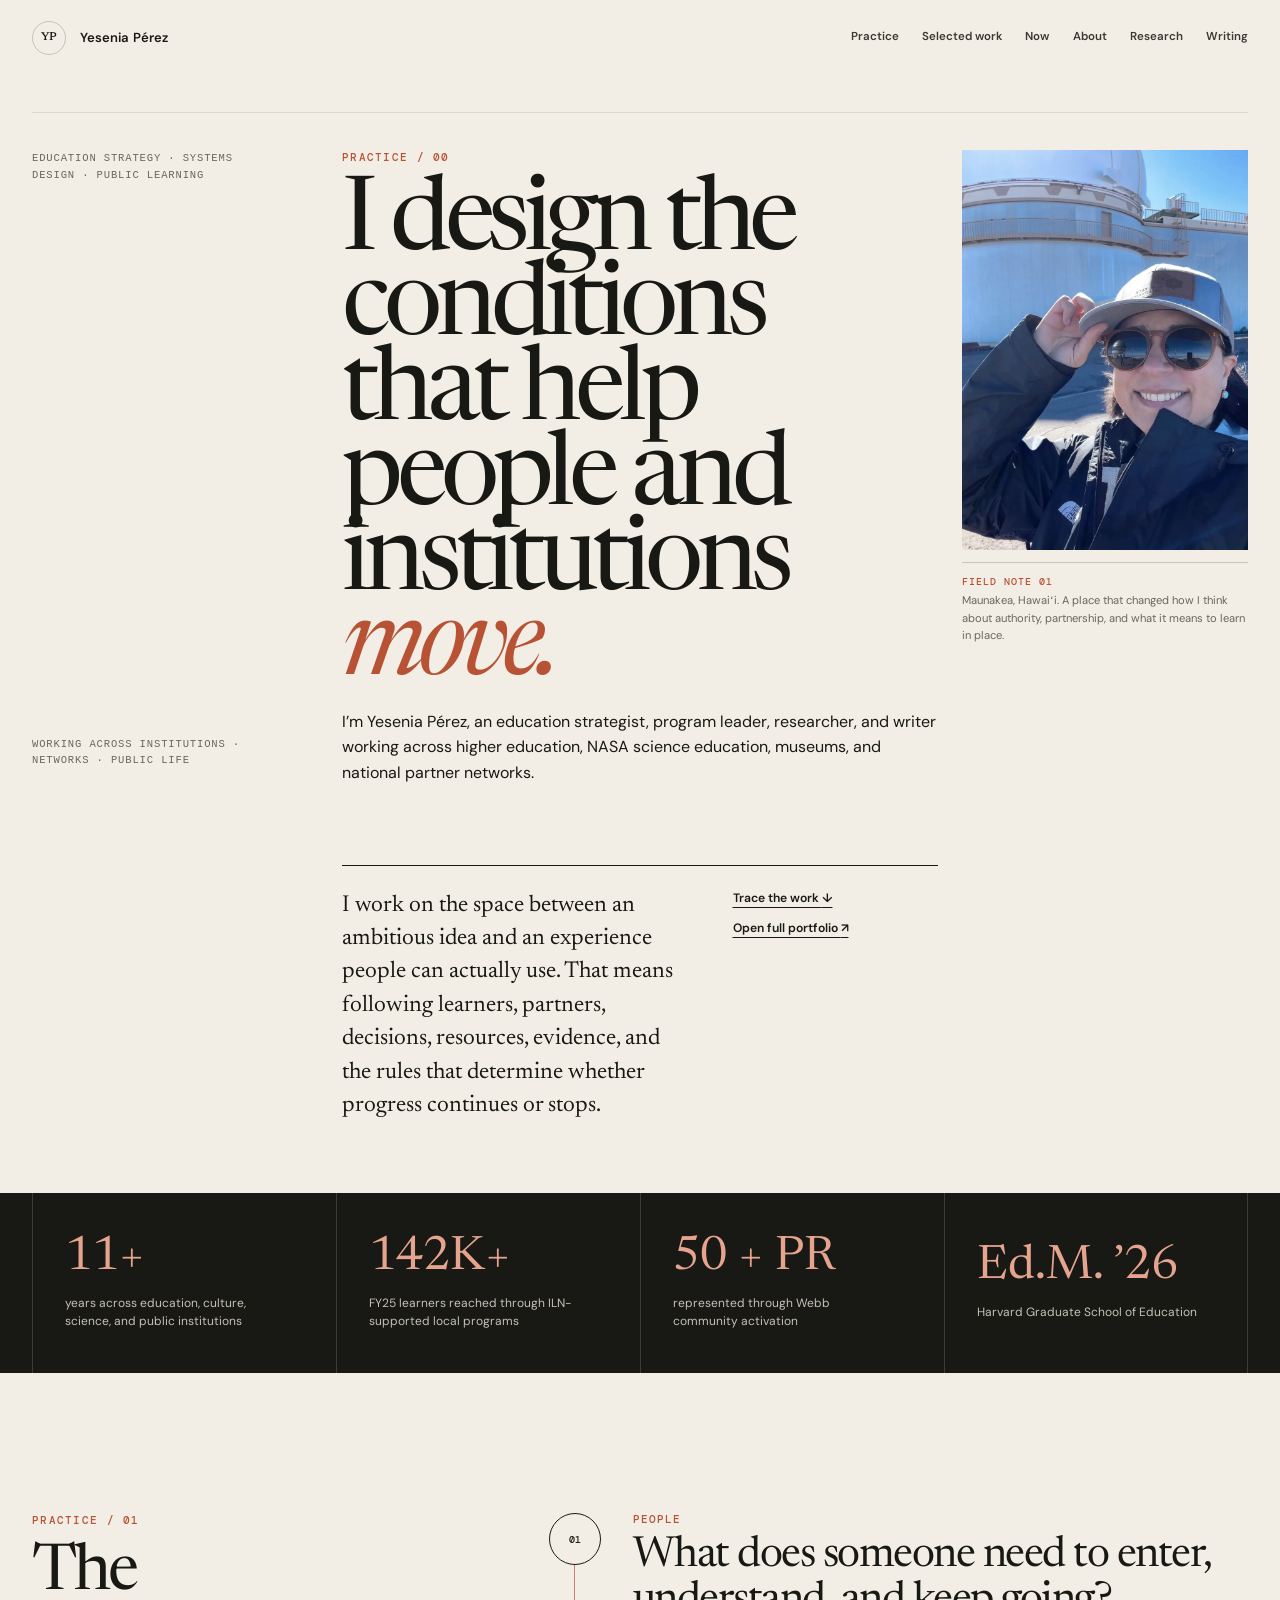
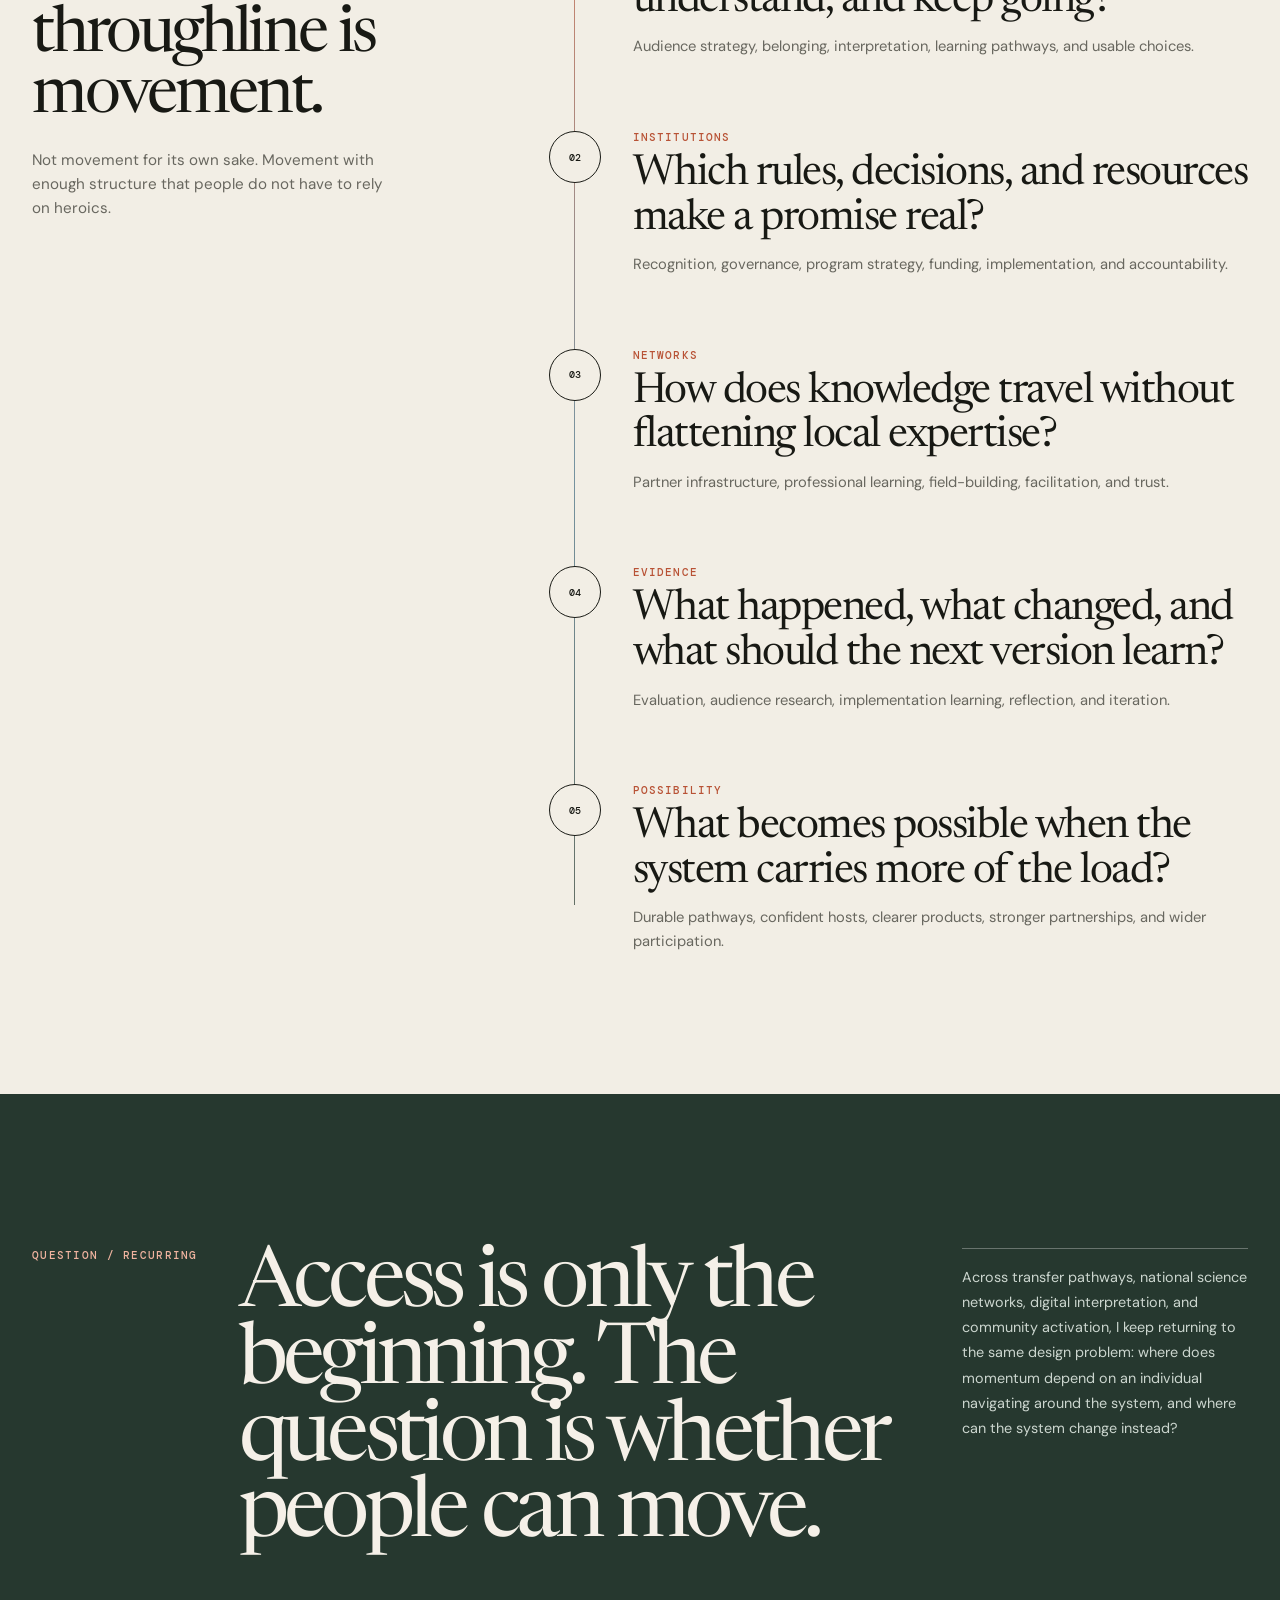
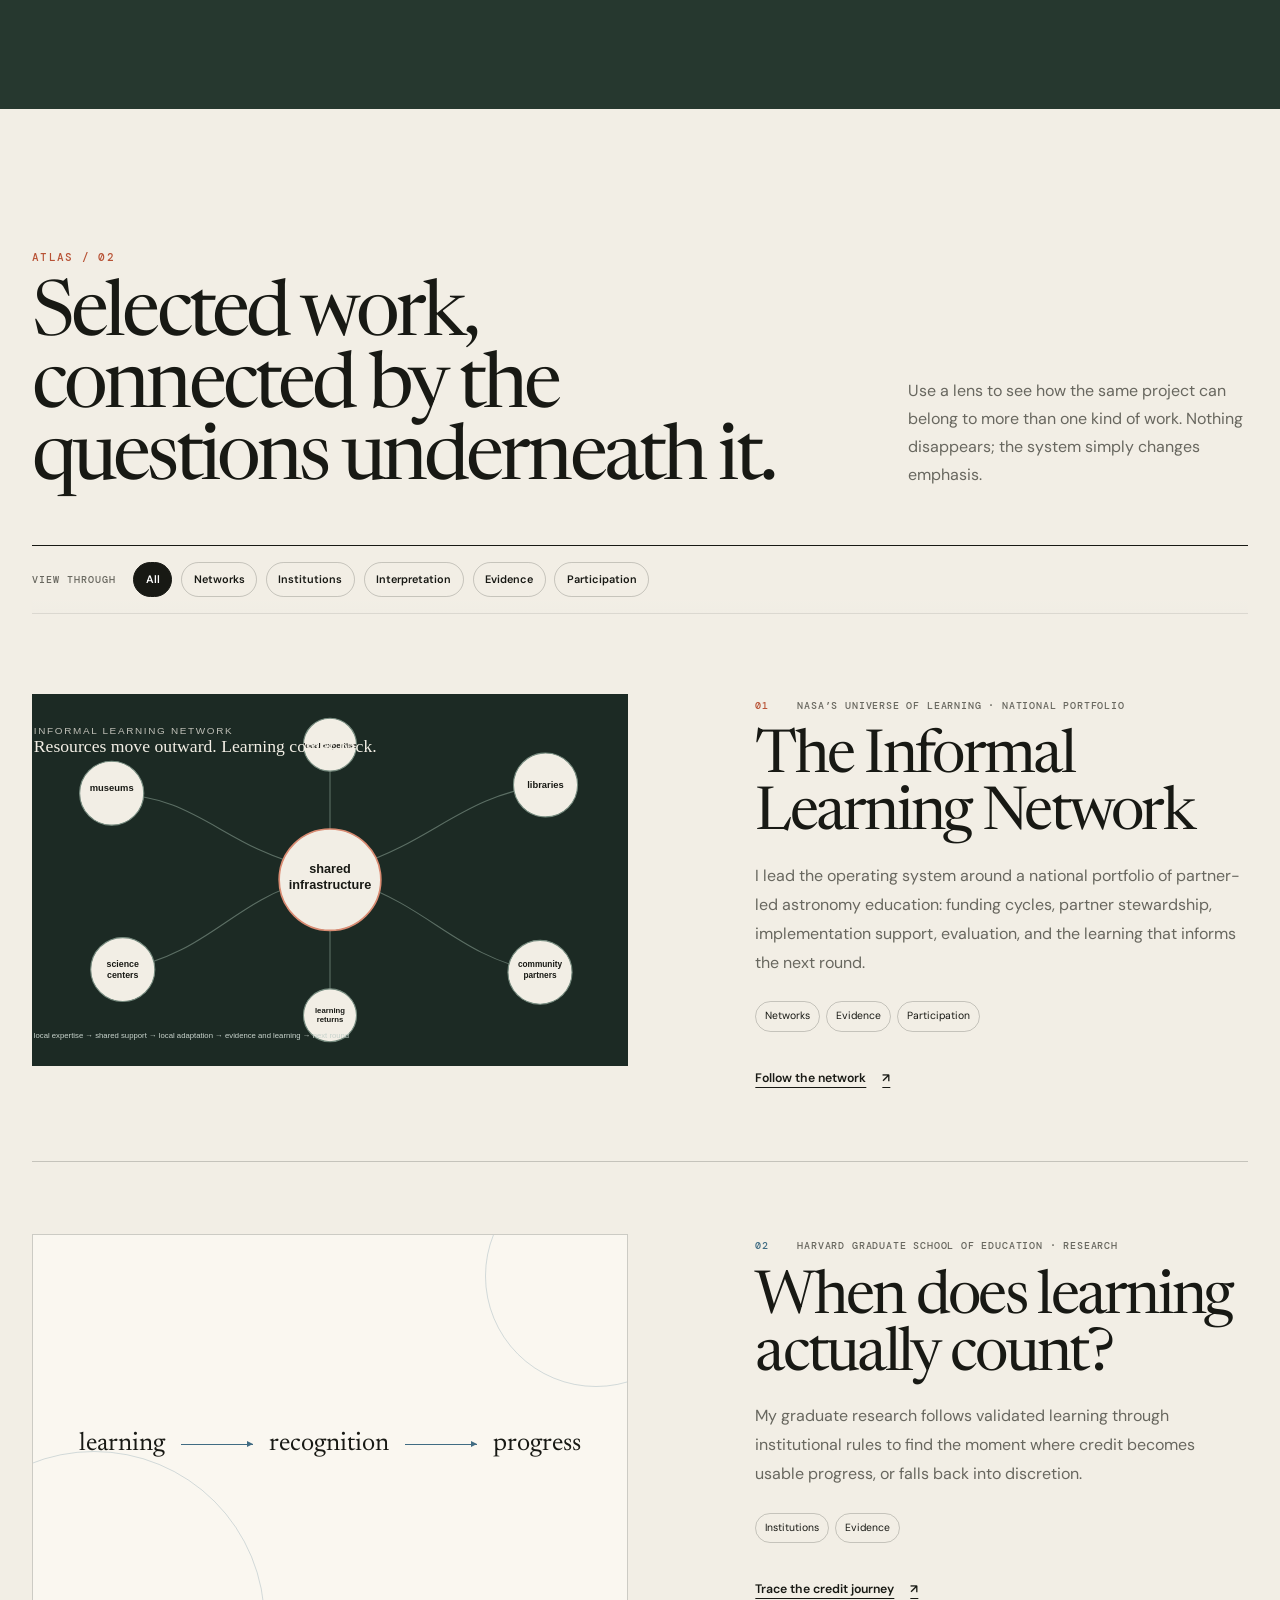
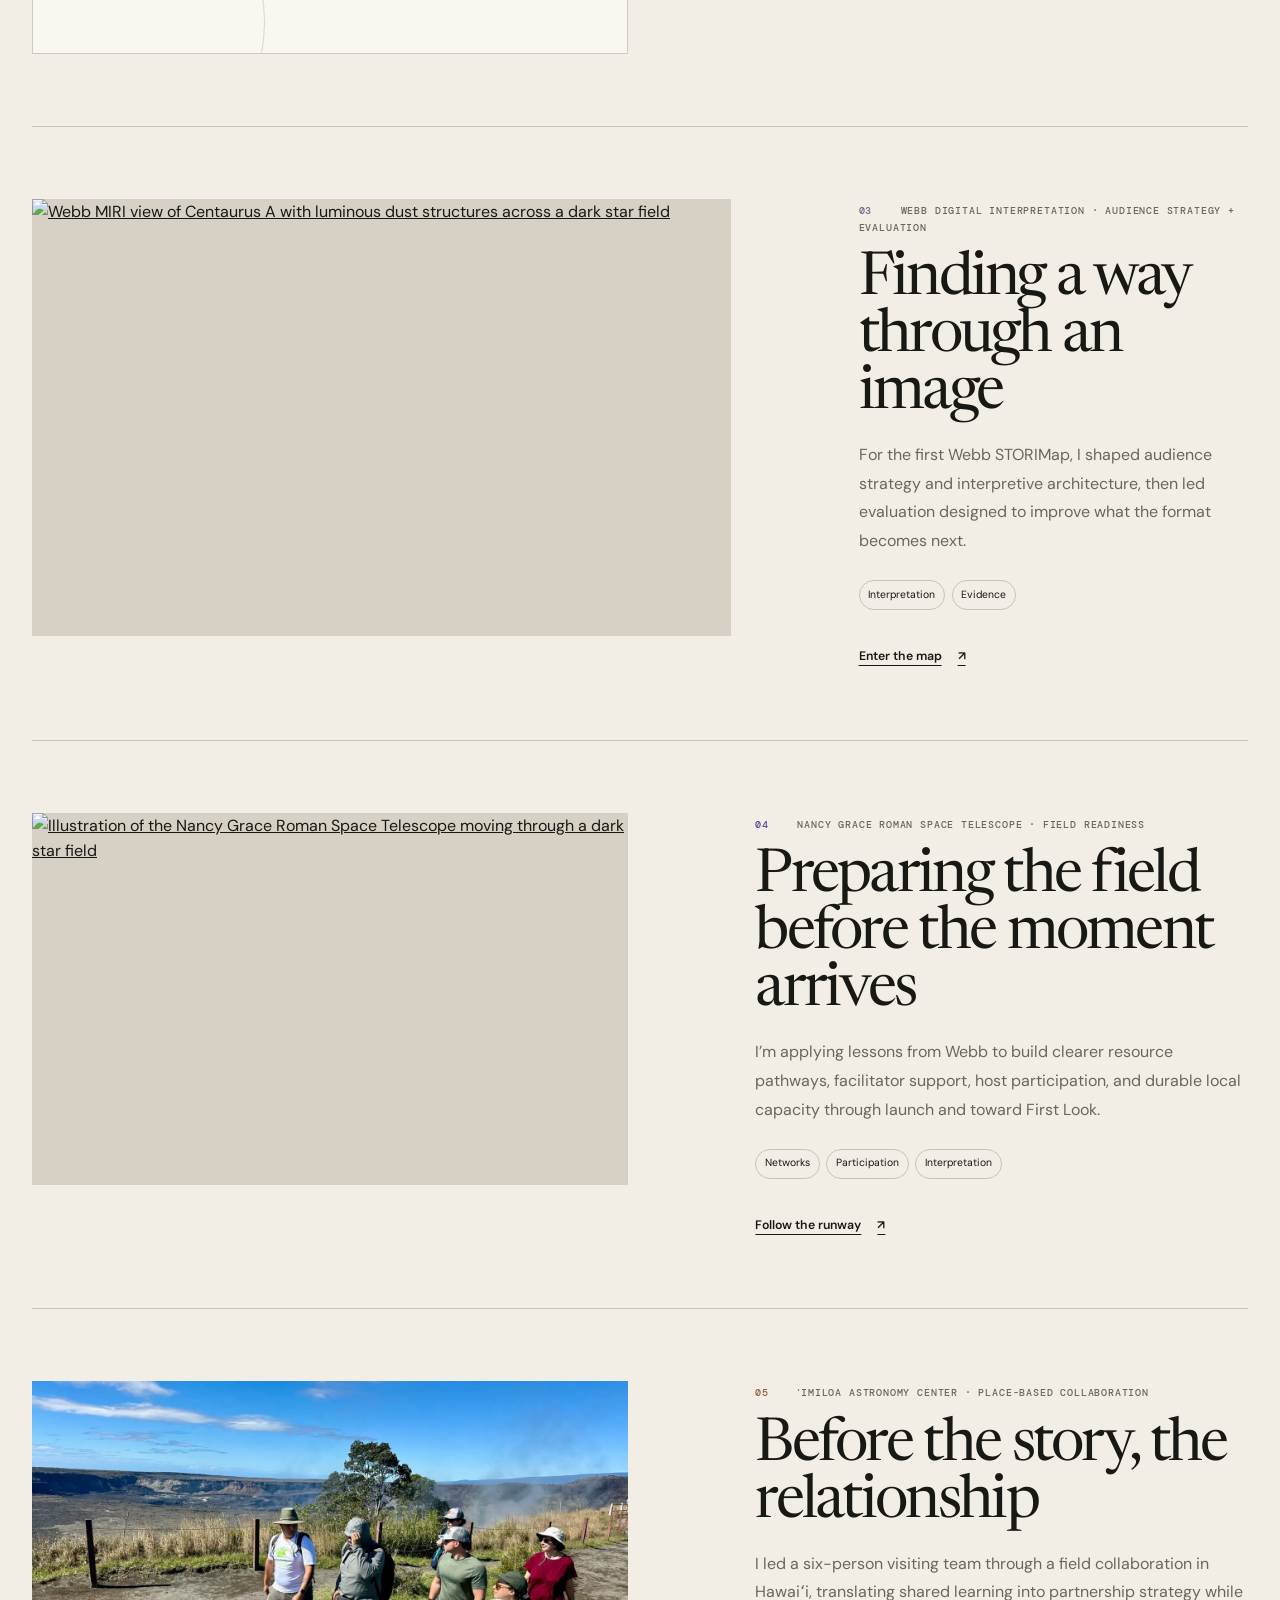
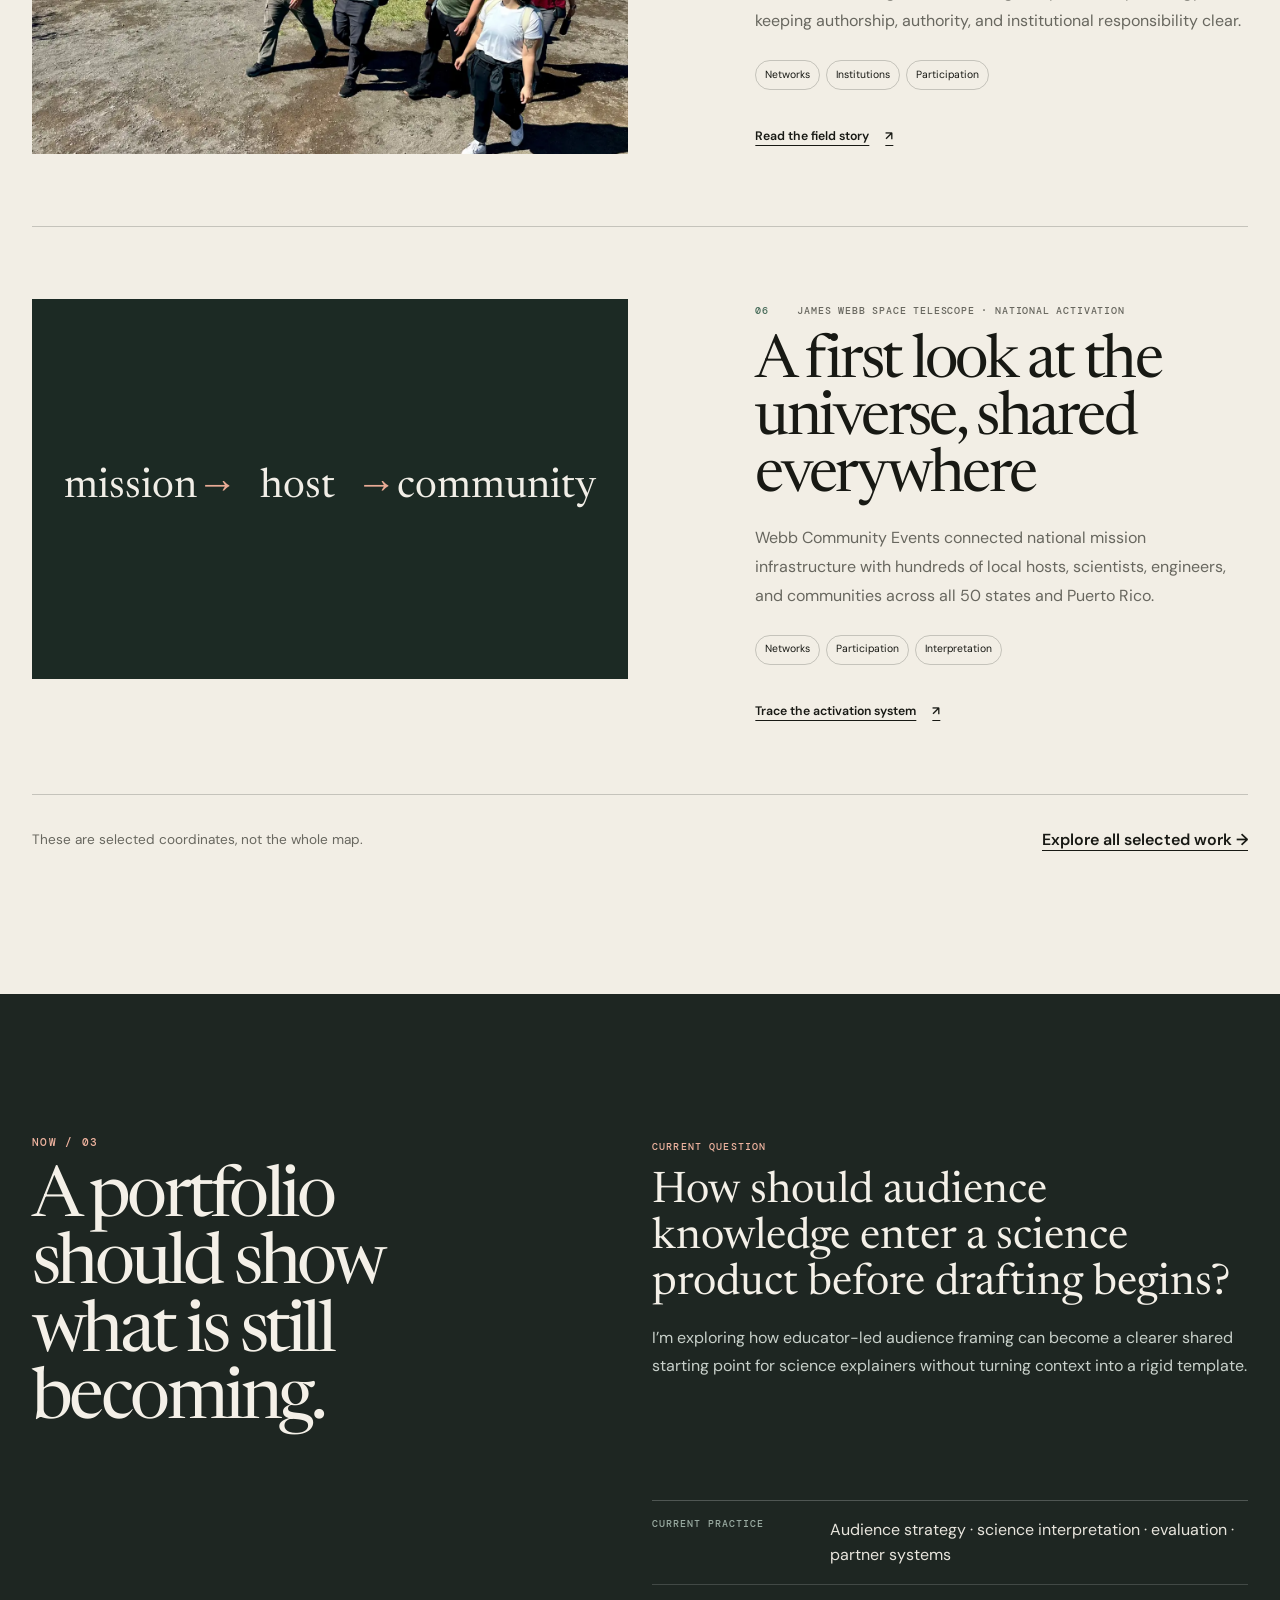
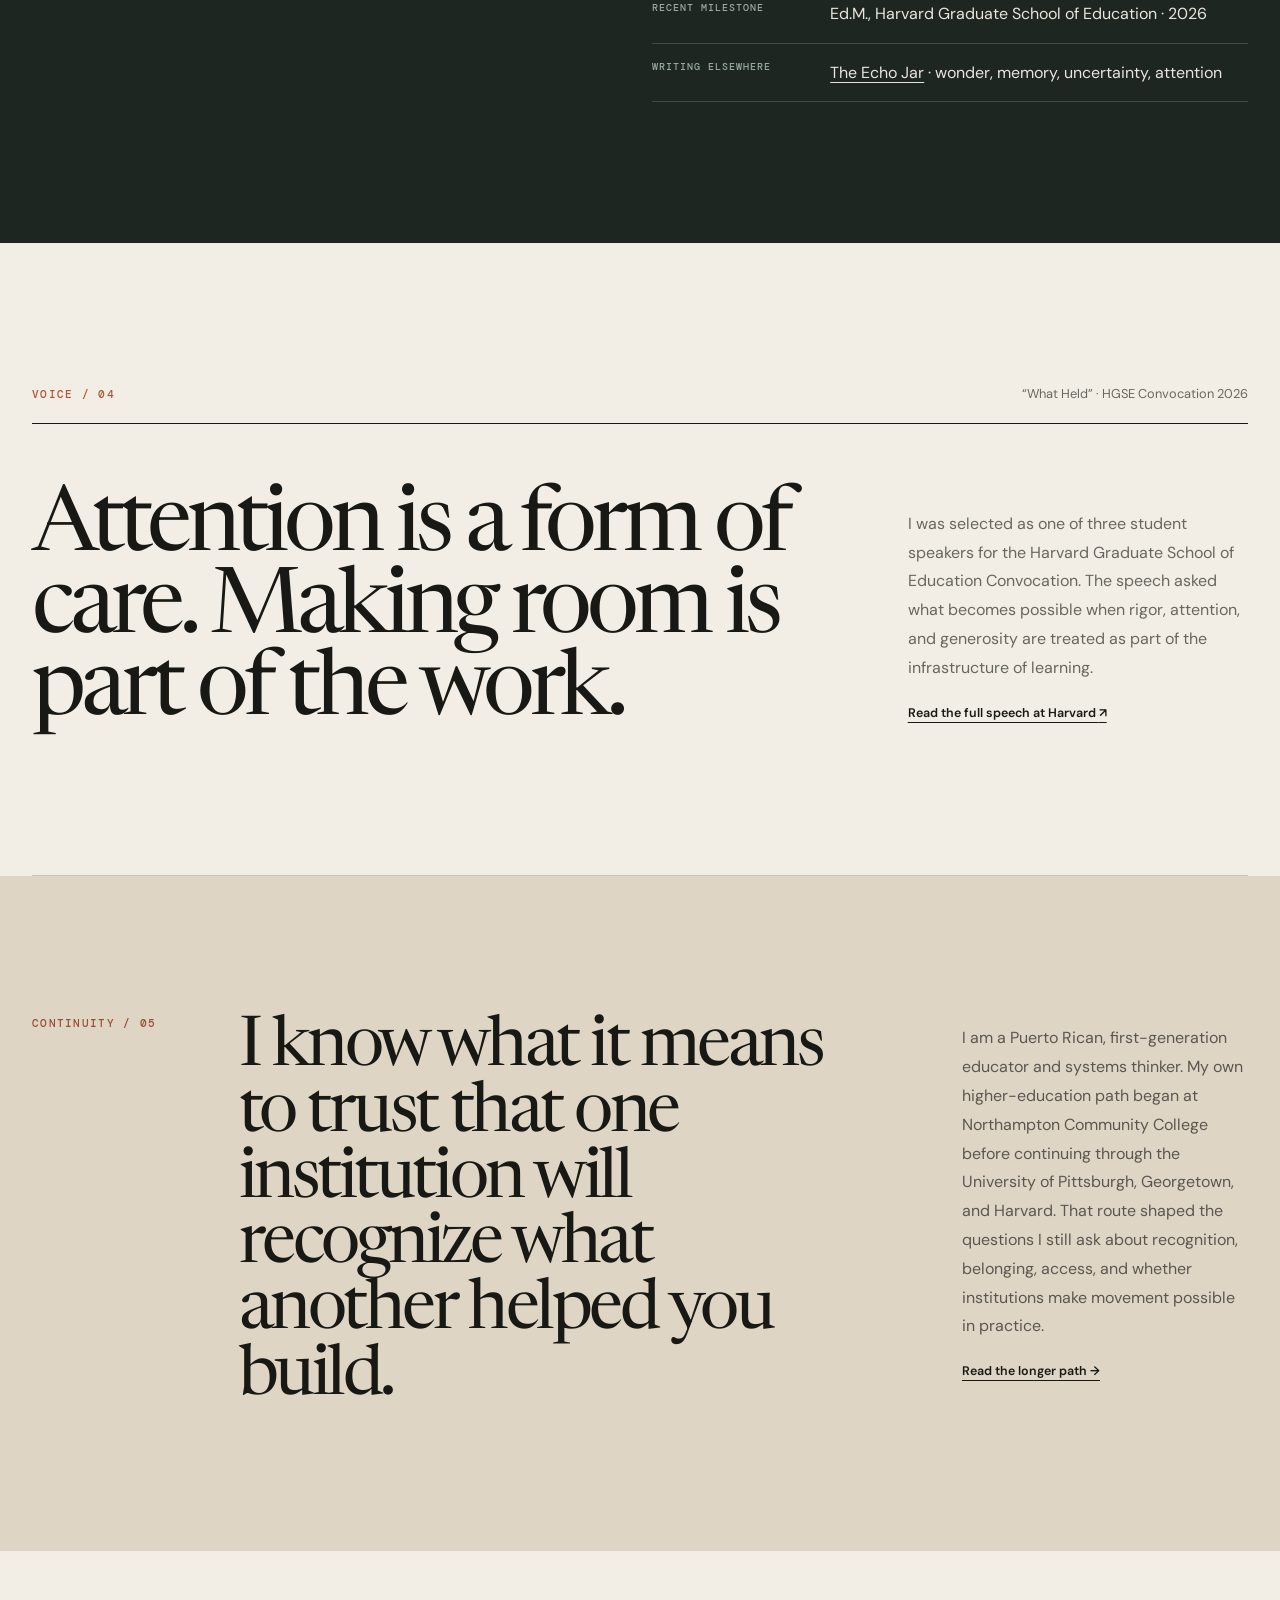
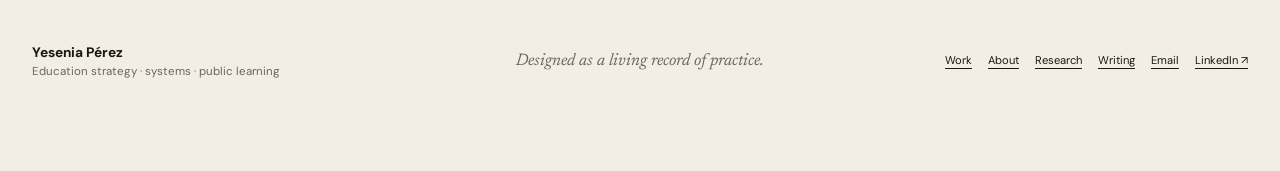
==== commit 8b9dd733: "Update Home speech link to What Held feature" ====
--- a/index.html
+++ b/index.html
@@ -238,7 +238,7 @@
         <blockquote class="reveal">Attention is a form of care. Making room is part of the work.</blockquote>
         <div class="voice-copy reveal">
           <p>I was selected as one of three student speakers for the Harvard Graduate School of Education Convocation. The speech asked what becomes possible when rigor, attention, and generosity are treated as part of the infrastructure of learning.</p>
-          <a href="https://www.gse.harvard.edu/ideas/news/26/05/hgse-sets-stage-graduation-convocation">Read the Harvard feature <span aria-hidden="true">↗</span></a>
+          <a href="https://www.gse.harvard.edu/ideas/news/26/06/what-held">Read the full speech at Harvard <span aria-hidden="true">↗</span></a>
         </div>
       </div>
     </section>
